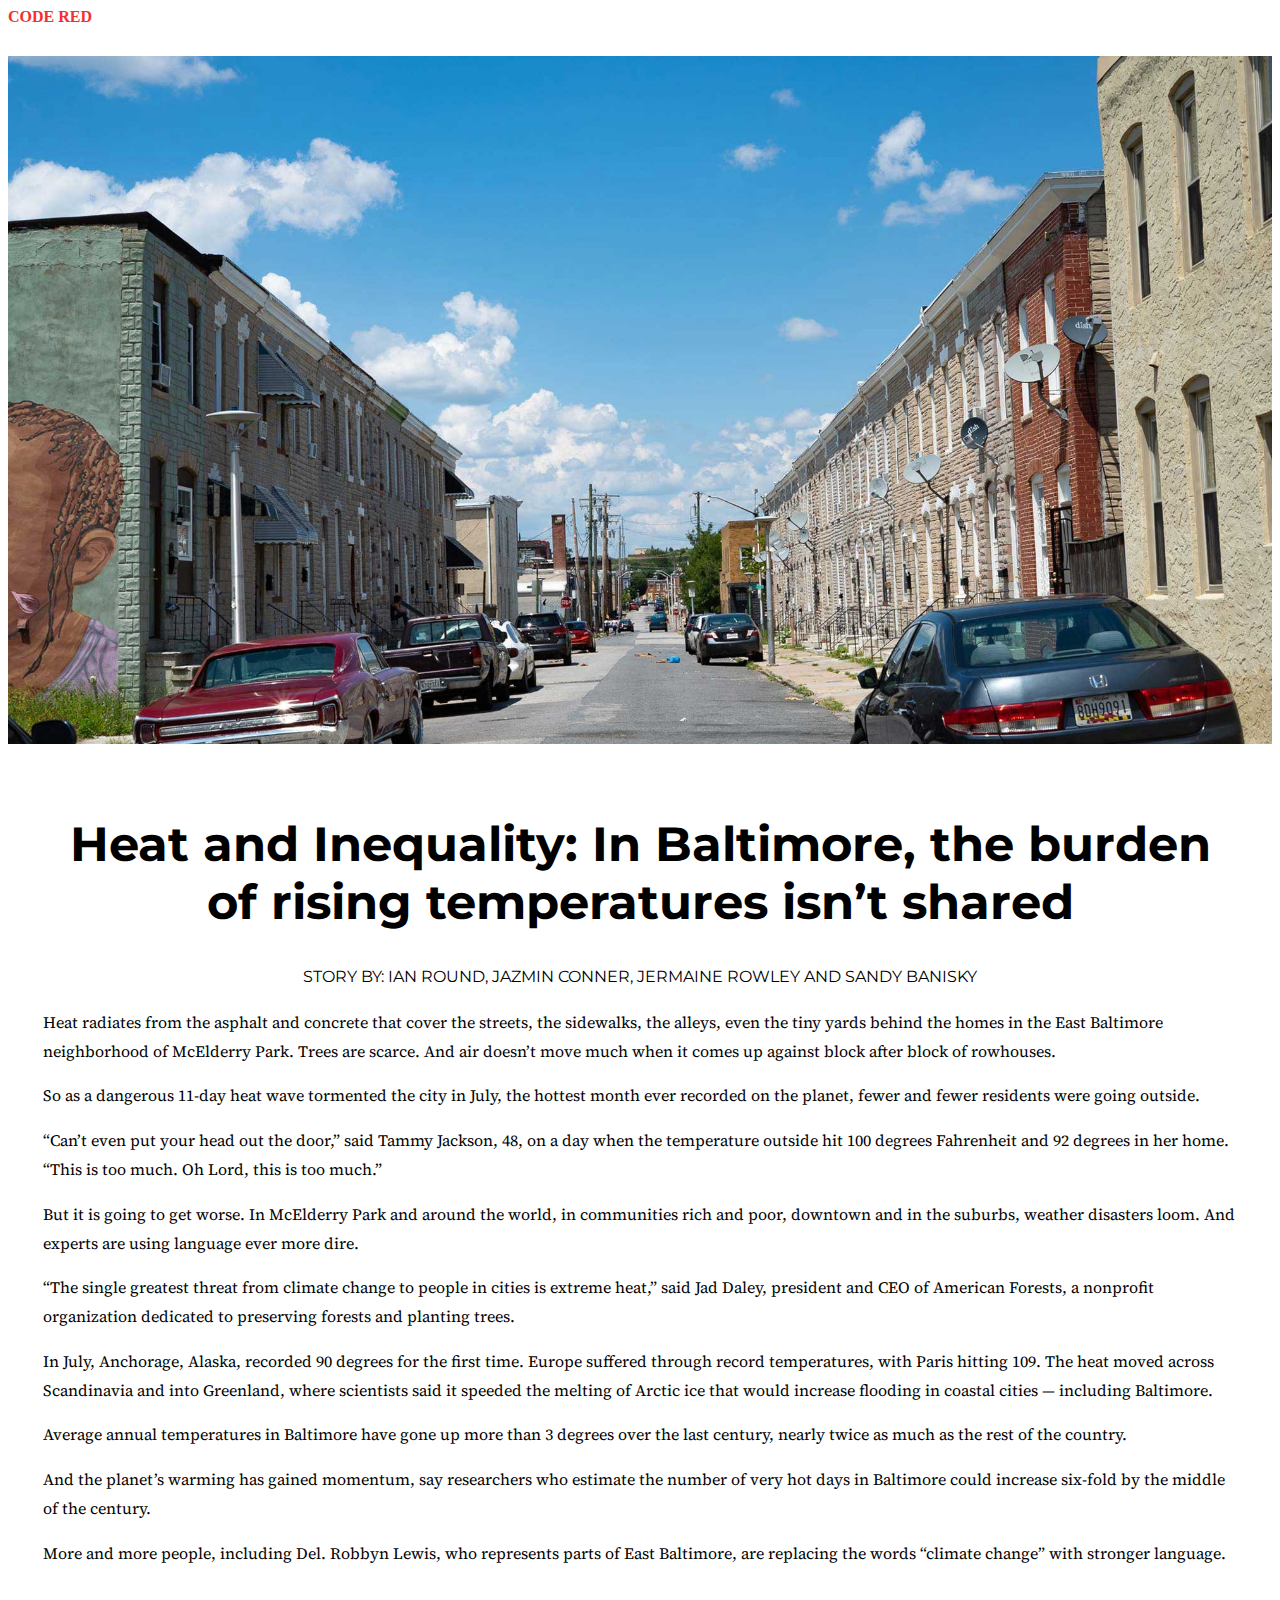
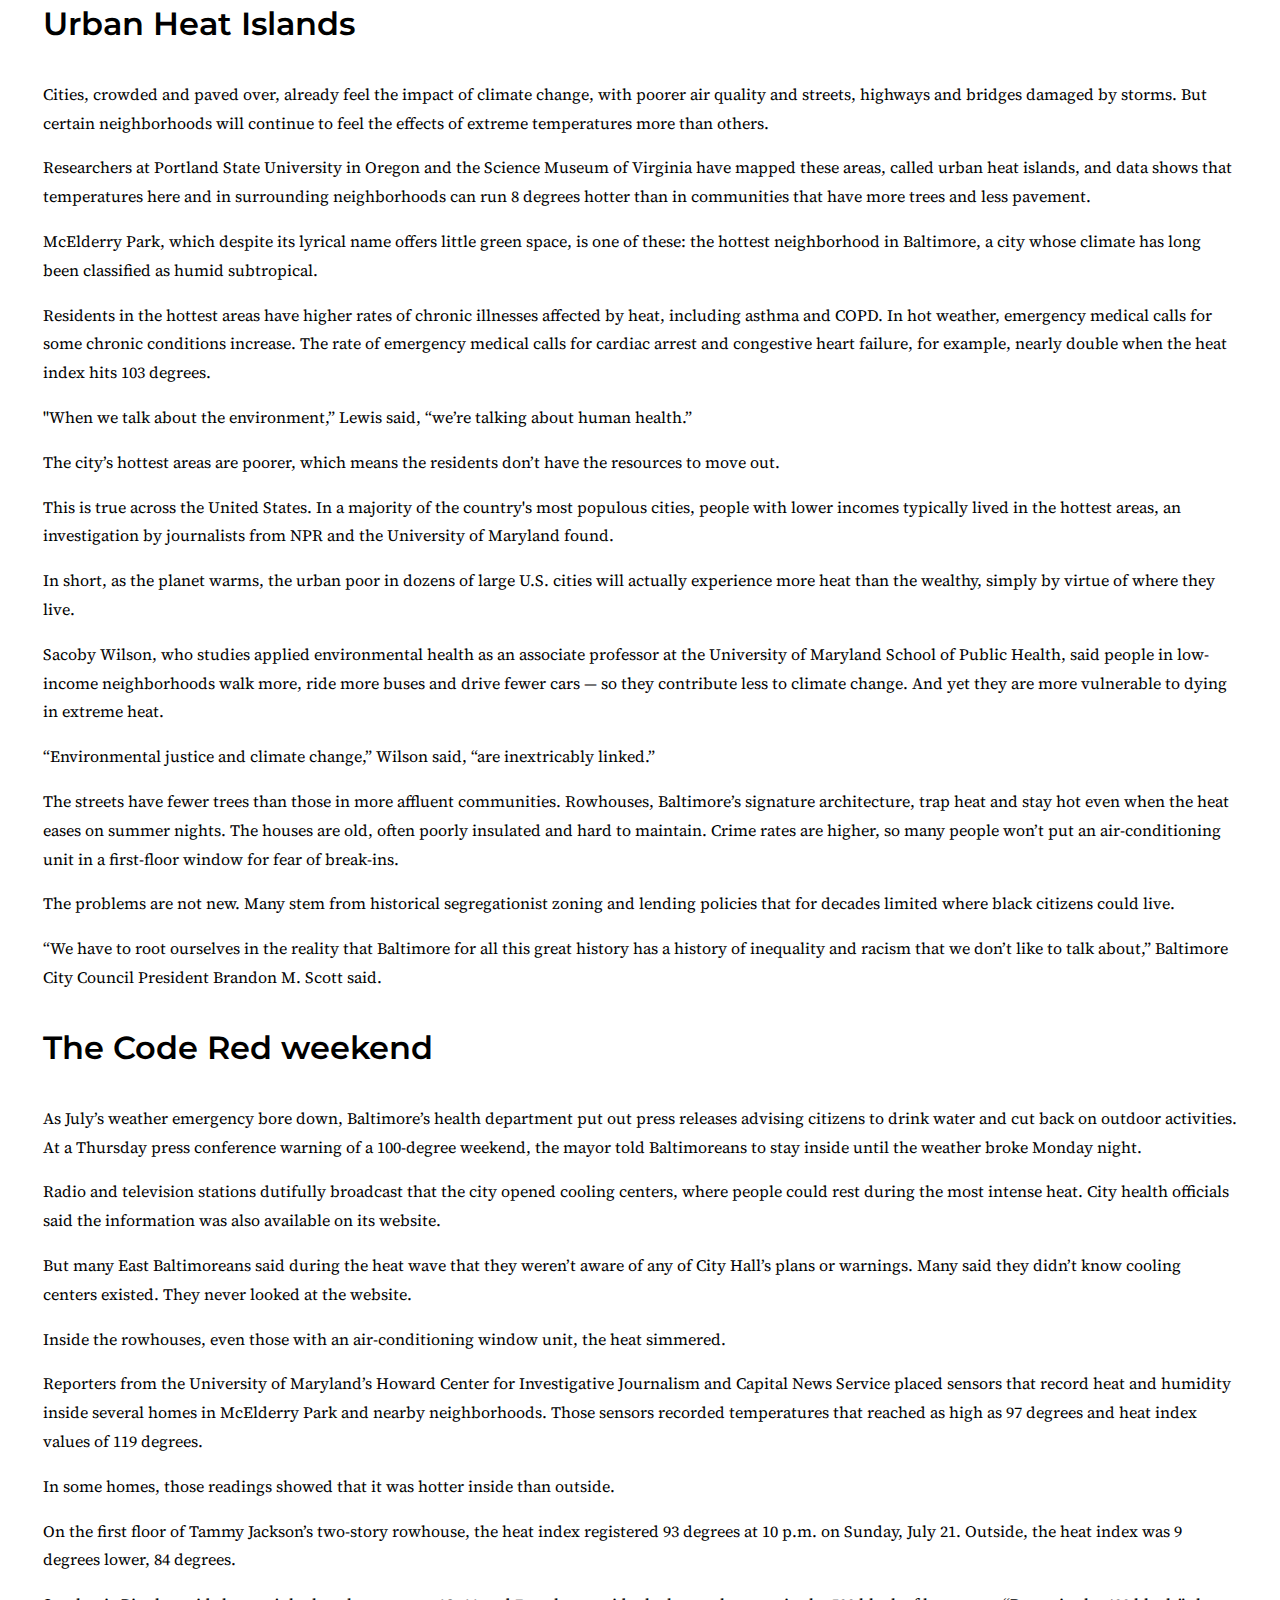
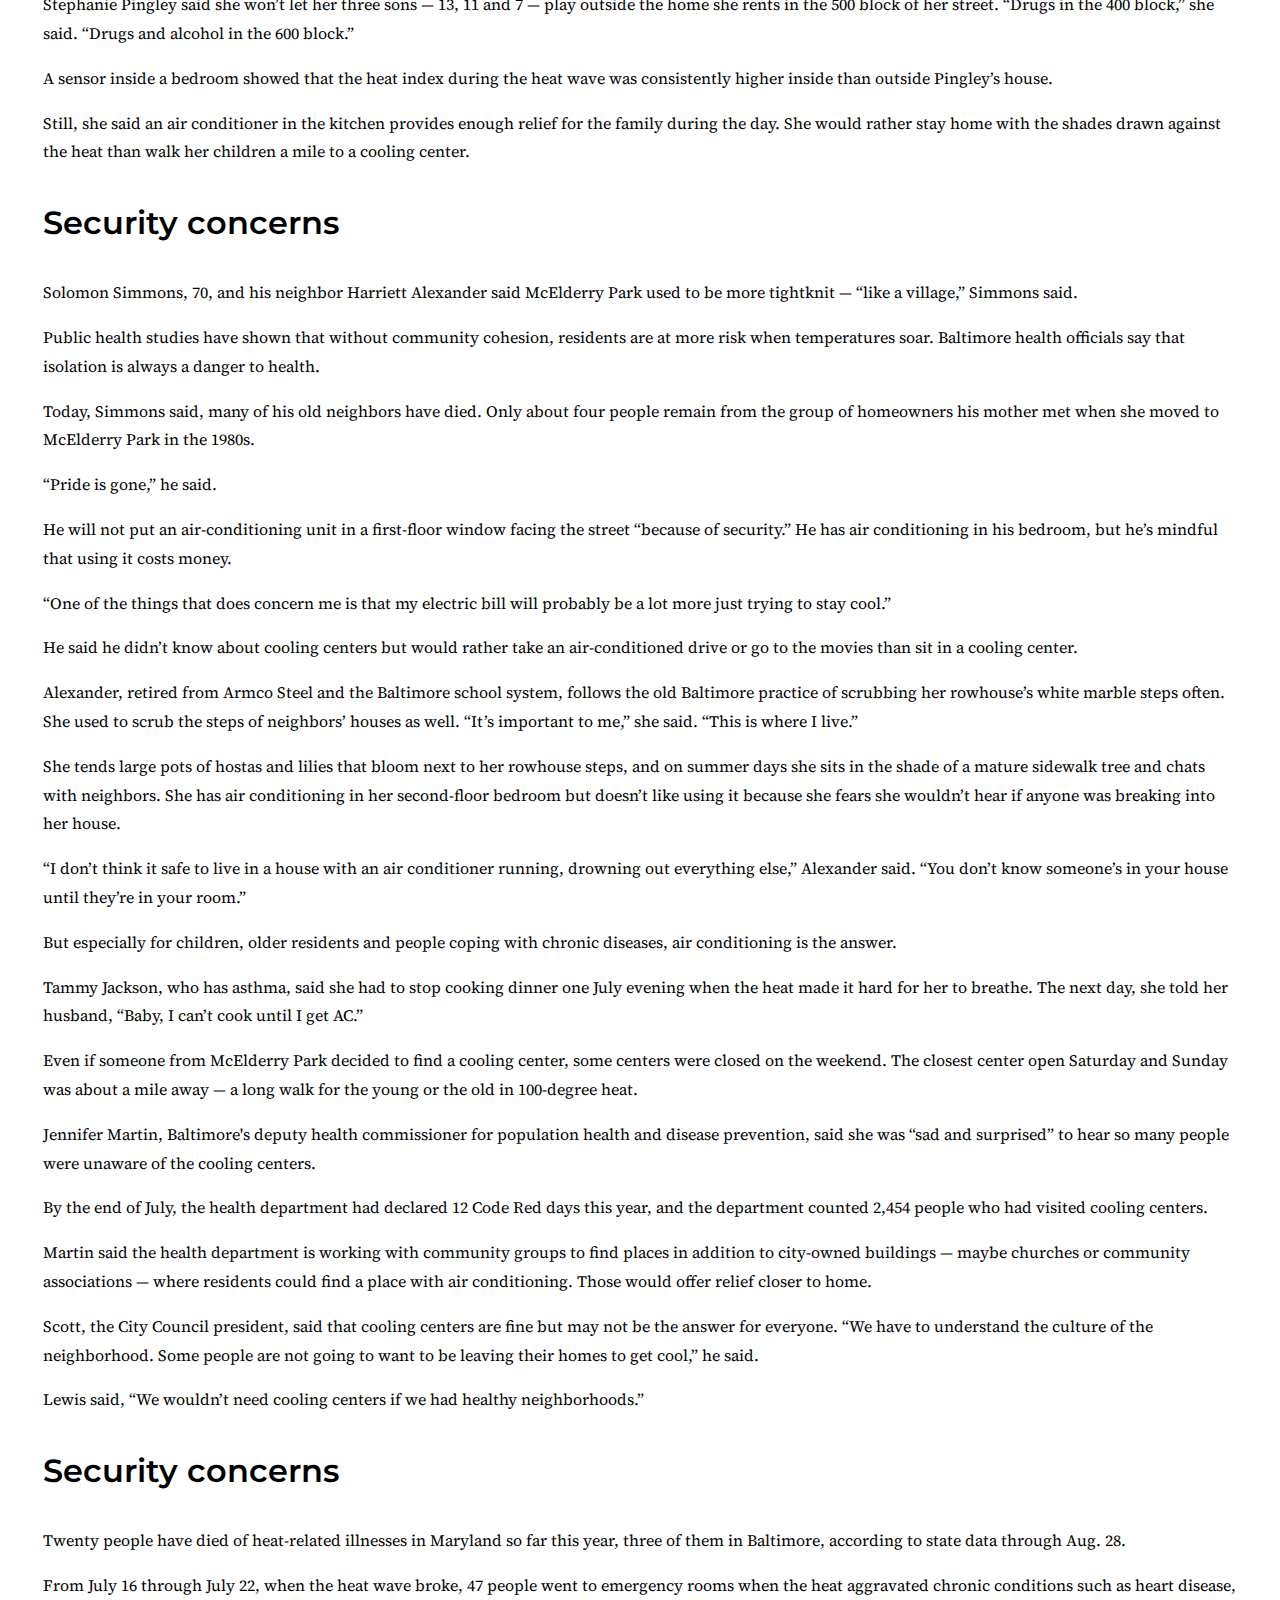
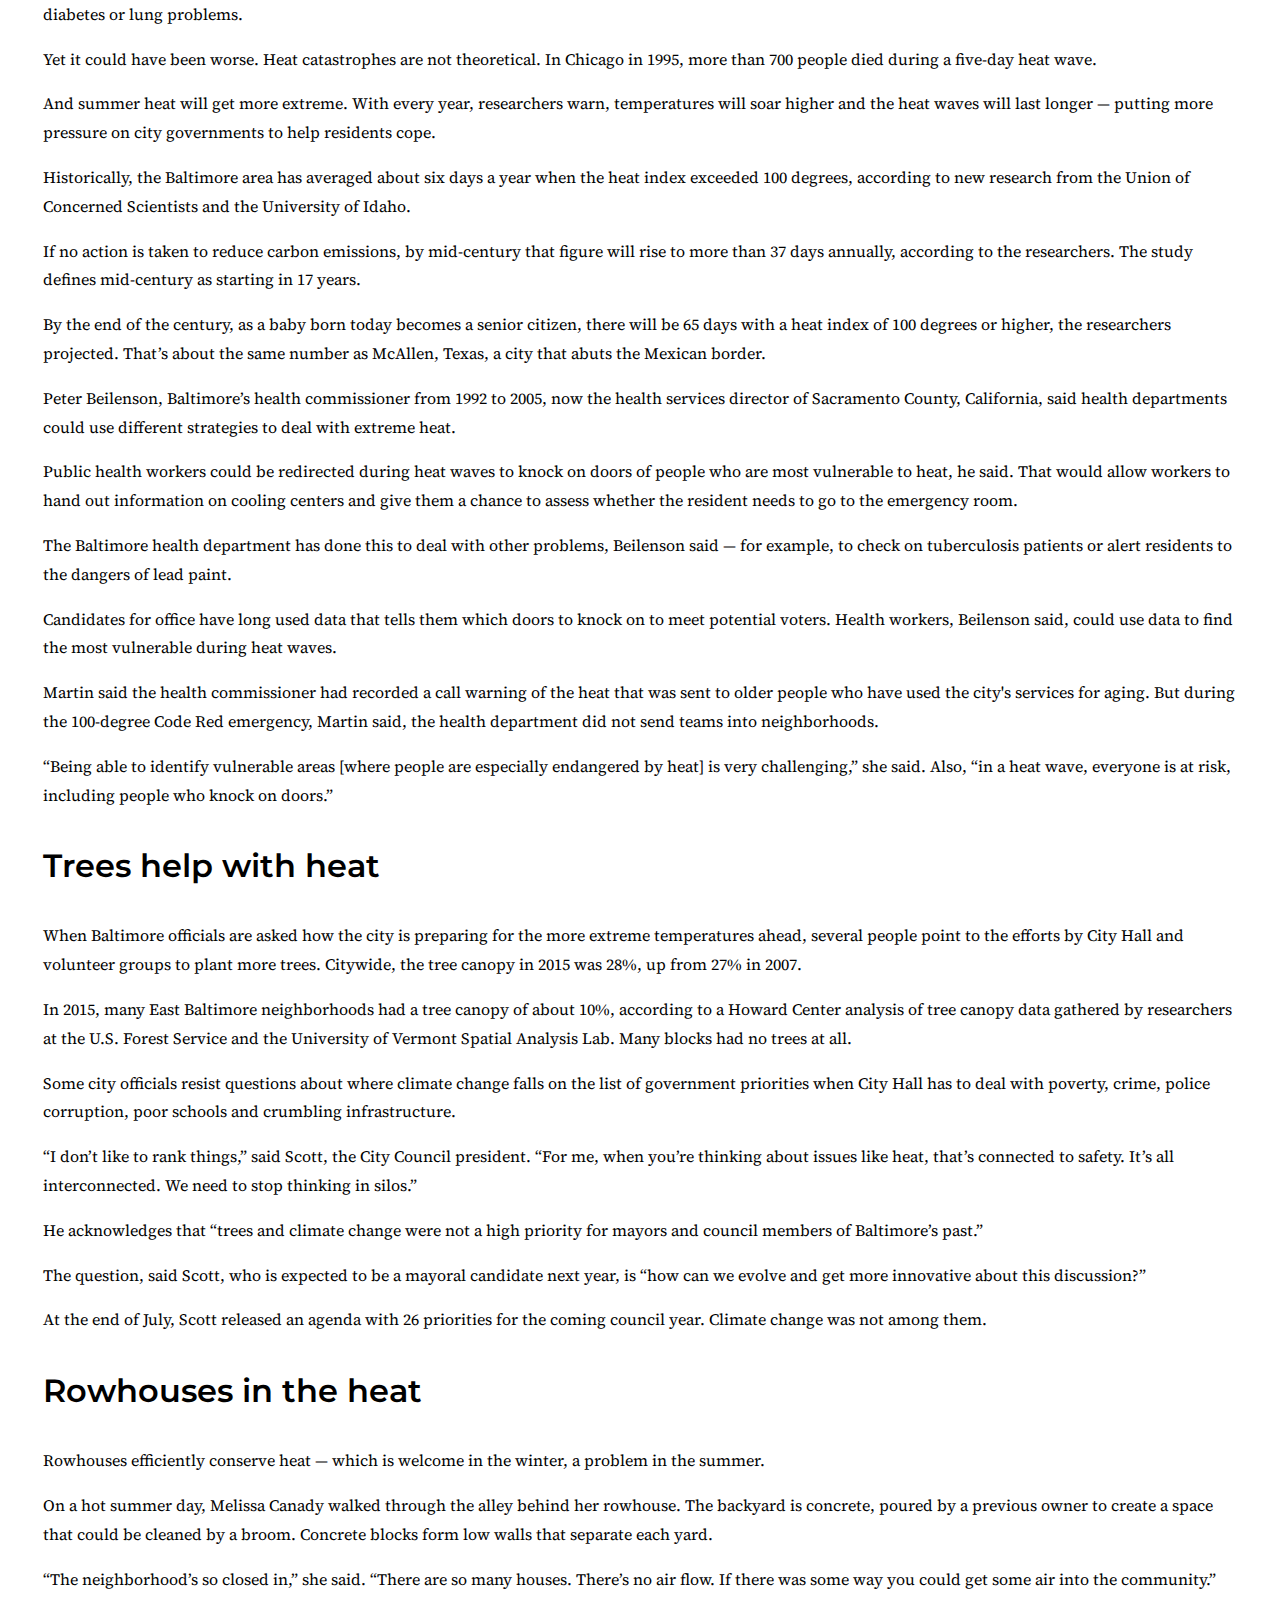
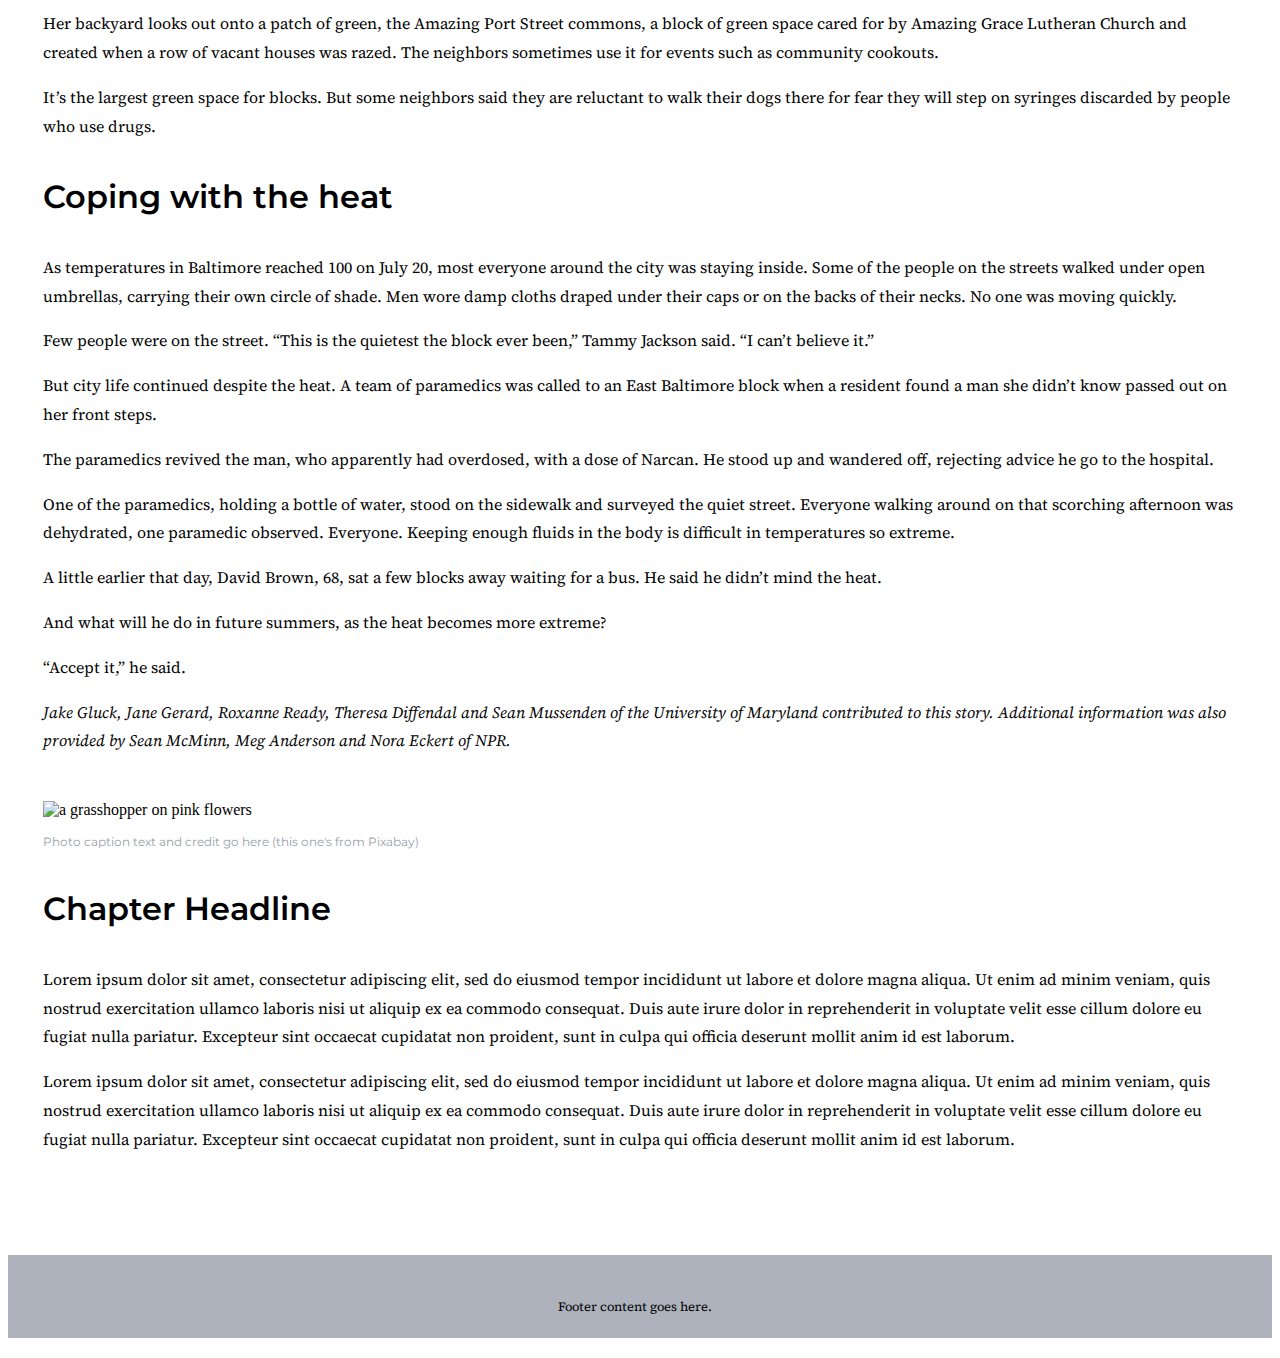
==== climate-crisis-story/index.html @ 99605074 "establishes climate-crisis-story folder, adds text to story" ====
<!doctype html>
<html lang="en">
  <head>
    <meta charset="utf-8">
    <meta name="viewport" content="width=device-width, initial-scale=1">
    <title>HTML Frame</title>

<!--Bootstrap CSS -->
    <link href="https://cdn.jsdelivr.net/npm/bootstrap@5.2.1/dist/css/bootstrap.min.css" rel="stylesheet" integrity="sha384-iYQeCzEYFbKjA/T2uDLTpkwGzCiq6soy8tYaI1GyVh/UjpbCx/TYkiZhlZB6+fzT" crossorigin="anonymous">
<!-- end Bootstrap CSS -->

<!-- my local stylesheet -->
  <link rel="stylesheet" type="text/css" href="style.css">

<!-- Google fonts stylesheets -->
  <!--Montserrat - sans-serif-->
  <link rel="preconnect" href="https://fonts.googleapis.com">
  <link rel="preconnect" href="https://fonts.gstatic.com" crossorigin>
  <link href="https://fonts.googleapis.com/css2?family=Montserrat:wght@300;400;500;700;900&display=swap" rel="stylesheet">

  <!--Source Serif Pro - serif-->
  <link rel="preconnect" href="https://fonts.googleapis.com">
  <link rel="preconnect" href="https://fonts.gstatic.com" crossorigin>
  <link href="https://fonts.googleapis.com/css2?family=Source+Serif+Pro:wght@200;300;400;600;700;900&display=swap" rel="stylesheet">

  </head>
  <body>

<!-- commenting out Bootstrap Navbar -->

    <nav class="navbar navbar-expand-lg bg-dark">
      <span class="nav-top"><span class="red">Code Red</span>: Baltimore's Climate Divide
</nav>

  <!-- Bootstrap Navbar end -->


<!-- bootstrap grid start -->


<!--commenting out Bootstrap JUMBOTRON
<div class="px-4 py-5 my-5 text-center">
  <h1 class="display-5 fw-bold">Centered hero</h1>
  <div class="col-lg-6 mx-auto">
    <p class="lead mb-4">Quickly design and customize responsive mobile-first sites with Bootstrap, the world's most popular front-end open source toolkit, featuring Sass variables and mixins, responsive grid system, extensive prebuilt components, and powerful JavaScript plugins.</p>
    <div class="d-grid gap-2 d-sm-flex justify-content-sm-center">
      <button type="button" class="btn btn-primary btn-lg px-4 gap-3">Primary button</button>
      <button type="button" class="btn btn-outline-secondary btn-lg px-4">Secondary</button>
    </div>
  </div>
</div>

JUMBOTRON end-->


<!-- Splash hero area! -->

<div class="hero-container">
  <img src="images/sonia-hug-streetview.jpg" class="hero-image" alt="Baltimore streetview">





</div>

<!--end splash hero area -->


<!--MAIN CONTENT DIV, responsive, gives gutters / constrains -->
<div class="container">

<h1 id="headline">Heat and Inequality: In Baltimore, the burden of rising temperatures isn’t shared</h1>
<p id="byline">Story by: Ian Round, Jazmin Conner, Jermaine Rowley and Sandy Banisky</p>

  <p>Heat radiates from the asphalt and concrete that cover the streets, the sidewalks, the alleys, even the tiny yards behind the homes in the East Baltimore neighborhood of McElderry Park. Trees are scarce. And air doesn’t move much when it comes up against block after block of rowhouses.</p>

  <p>So as a dangerous 11-day heat wave tormented the city in July, the hottest month ever recorded on the planet, fewer and fewer residents were going outside.</p>

  <p>“Can’t even put your head out the door,” said Tammy Jackson, 48, on a day when the temperature outside hit 100 degrees Fahrenheit and 92 degrees in her home. “This is too much. Oh Lord, this is too much.”</p>

  <p>But it is going to get worse. In McElderry Park and around the world, in communities rich and poor, downtown and in the suburbs, weather disasters loom. And experts are using language ever more dire.</p>

  <p>“The single greatest threat from climate change to people in cities is extreme heat,” said Jad Daley, president and CEO of American Forests, a nonprofit organization dedicated to preserving forests and planting trees.</p>

  <p>In July, Anchorage, Alaska, recorded 90 degrees for the first time. Europe suffered through record temperatures, with Paris hitting 109. The heat moved across Scandinavia and into Greenland, where scientists said it speeded the melting of Arctic ice that would increase flooding in coastal cities — including Baltimore.</p>

  <p>Average annual temperatures in Baltimore have gone up more than 3 degrees over the last century, nearly twice as much as the rest of the country.</p>

  <p>And the planet’s warming has gained momentum, say researchers who estimate the number of very hot days in Baltimore could increase six-fold by the middle of the century.</p>

  <p>More and more people, including Del. Robbyn Lewis, who represents parts of East Baltimore, are replacing the words “climate change” with stronger language.</p>


<h2 class="chapter-headline">Urban Heat Islands</h2>

  <p>Cities, crowded and paved over, already feel the impact of climate change, with poorer air quality and streets, highways and bridges damaged by storms. But certain neighborhoods will continue to feel the effects of extreme temperatures more than others.</p>

  <p>Researchers at Portland State University in Oregon and the Science Museum of Virginia have mapped these areas, called urban heat islands, and data shows that temperatures here and in surrounding neighborhoods can run 8 degrees hotter than in communities that have more trees and less pavement.</p>

  <p>McElderry Park, which despite its lyrical name offers little green space, is one of these: the hottest neighborhood in Baltimore, a city whose climate has long been classified as humid subtropical.</p>

  <p>Residents in the hottest areas have higher rates of chronic illnesses affected by heat, including asthma and COPD. In hot weather, emergency medical calls for some chronic conditions increase. The rate of emergency medical calls for cardiac arrest and congestive heart failure, for example, nearly double when the heat index hits 103 degrees.</p>

  <p>"When we talk about the environment,” Lewis said, “we’re talking about human health.”</p>

  <p>The city’s hottest areas are poorer, which means the residents don’t have the resources to move out.</p>

  <p>This is true across the United States. In a majority of the country's most populous cities, people with lower incomes typically lived in the hottest areas, an investigation by journalists from NPR and the University of Maryland found.</p>

  <p>In short, as the planet warms, the urban poor in dozens of large U.S. cities will actually experience more heat than the wealthy, simply by virtue of where they live.</p>

  <p>Sacoby Wilson, who studies applied environmental health as an associate professor at the University of Maryland School of Public Health, said people in low-income neighborhoods walk more, ride more buses and drive fewer cars — so they contribute less to climate change. And yet they are more vulnerable to dying in extreme heat.</p>

  <p>“Environmental justice and climate change,” Wilson said, “are inextricably linked.”</p>

  <p>The streets have fewer trees than those in more affluent communities. Rowhouses, Baltimore’s signature architecture, trap heat and stay hot even when the heat eases on summer nights. The houses are old, often poorly insulated and hard to maintain. Crime rates are higher, so many people won’t put an air-conditioning unit in a first-floor window for fear of break-ins.</p>

  <p>The problems are not new. Many stem from historical segregationist zoning and lending policies that for decades limited where black citizens could live.</p>

  <p>“We have to root ourselves in the reality that Baltimore for all this great history has a history of inequality and racism that we don’t like to talk about,” Baltimore City Council President Brandon M. Scott said.</p>

<h2 class="chapter-headline">The Code Red weekend</h2>

  <p>As July’s weather emergency bore down, Baltimore’s health department put out press releases advising citizens to drink water and cut back on outdoor activities. At a Thursday press conference warning of a 100-degree weekend, the mayor told Baltimoreans to stay inside until the weather broke Monday night.</p>

  <p>Radio and television stations dutifully broadcast that the city opened cooling centers, where people could rest during the most intense heat. City health officials said the information was also available on its website.</p>

  <p>But many East Baltimoreans said during the heat wave that they weren’t aware of any of City Hall’s plans or warnings. Many said they didn’t know cooling centers existed. They never looked at the website.</p>

  <p>Inside the rowhouses, even those with an air-conditioning window unit, the heat simmered.</p>

  <p>Reporters from the University of Maryland’s Howard Center for Investigative Journalism and Capital News Service placed sensors that record heat and humidity inside several homes in McElderry Park and nearby neighborhoods. Those sensors recorded temperatures that reached as high as 97 degrees and heat index values of 119 degrees.</p>

  <p>In some homes, those readings showed that it was hotter inside than outside.</p>

  <p>On the first floor of Tammy Jackson’s two-story rowhouse, the heat index registered 93 degrees at 10 p.m. on Sunday, July 21. Outside, the heat index was 9 degrees lower, 84 degrees.</p>

  <p>Stephanie Pingley said she won’t let her three sons — 13, 11 and 7 — play outside the home she rents in the 500 block of her street. “Drugs in the 400 block,” she said. “Drugs and alcohol in the 600 block.”</p>

  <p>A sensor inside a bedroom showed that the heat index during the heat wave was consistently higher inside than outside Pingley’s house.</p>

  <p>Still, she said an air conditioner in the kitchen provides enough relief for the family during the day. She would rather stay home with the shades drawn against the heat than walk her children a mile to a cooling center.</p>

<h2 class="chapter-headline">Security concerns</h2>

  <p>Solomon Simmons, 70, and his neighbor Harriett Alexander said McElderry Park used to be more tightknit — “like a village,” Simmons said.</p>

  <p>Public health studies have shown that without community cohesion, residents are at more risk when temperatures soar. Baltimore health officials say that isolation is always a danger to health.</p>

  <p>Today, Simmons said, many of his old neighbors have died. Only about four people remain from the group of homeowners his mother met when she moved to McElderry Park in the 1980s.</p>

  <p>“Pride is gone,” he said.</p>

  <p>He will not put an air-conditioning unit in a first-floor window facing the street “because of security.” He has air conditioning in his bedroom, but he’s mindful that using it costs money.</p>

  <p>“One of the things that does concern me is that my electric bill will probably be a lot more just trying to stay cool.”</p>

  <p>He said he didn’t know about cooling centers but would rather take an air-conditioned drive or go to the movies than sit in a cooling center.</p>

  <p>Alexander, retired from Armco Steel and the Baltimore school system, follows the old Baltimore practice of scrubbing her rowhouse’s white marble steps often. She used to scrub the steps of neighbors’ houses as well. “It’s important to me,” she said. “This is where I live.”</p>

  <p>She tends large pots of hostas and lilies that bloom next to her rowhouse steps, and on summer days she sits in the shade of a mature sidewalk tree and chats with neighbors. She has air conditioning in her second-floor bedroom but doesn’t like using it because she fears she wouldn’t hear if anyone was breaking into her house.</p>

  <p>“I don’t think it safe to live in a house with an air conditioner running, drowning out everything else,” Alexander said. “You don’t know someone’s in your house until they’re in your room.”</p>

  <p>But especially for children, older residents and people coping with chronic diseases, air conditioning is the answer.</p>

  <p>Tammy Jackson, who has asthma, said she had to stop cooking dinner one July evening when the heat made it hard for her to breathe. The next day, she told her husband, “Baby, I can’t cook until I get AC.”</p>

  <p>Even if someone from McElderry Park decided to find a cooling center, some centers were closed on the weekend. The closest center open Saturday and Sunday was about a mile away — a long walk for the young or the old in 100-degree heat.</p>

  <p>Jennifer Martin, Baltimore's deputy health commissioner for population health and disease prevention, said she was “sad and surprised” to hear so many people were unaware of the cooling centers.</p>

  <p>By the end of July, the health department had declared 12 Code Red days this year, and the department counted 2,454 people who had visited cooling centers.</p>

  <p>Martin said the health department is working with community groups to find places in addition to city-owned buildings — maybe churches or community associations — where residents could find a place with air conditioning. Those would offer relief closer to home.</p>

  <p>Scott, the City Council president, said that cooling centers are fine but may not be the answer for everyone. “We have to understand the culture of the neighborhood. Some people are not going to want to be leaving their homes to get cool,” he said.</p>

  <p>Lewis said, “We wouldn’t need cooling centers if we had healthy neighborhoods.”</p>

<h2 class="chapter-headline">Security concerns</h2>

  <p>Twenty people have died of heat-related illnesses in Maryland so far this year, three of them in Baltimore, according to state data through Aug. 28.</p>

  <p>From July 16 through July 22, when the heat wave broke, 47 people went to emergency rooms when the heat aggravated chronic conditions such as heart disease, diabetes or lung problems.</p>

  <p>Yet it could have been worse. Heat catastrophes are not theoretical. In Chicago in 1995, more than 700 people died during a five-day heat wave.</p>

  <p>And summer heat will get more extreme. With every year, researchers warn, temperatures will soar higher and the heat waves will last longer — putting more pressure on city governments to help residents cope.</p>

  <p>Historically, the Baltimore area has averaged about six days a year when the heat index exceeded 100 degrees, according to new research from the Union of Concerned Scientists and the University of Idaho.</p>

  <p>If no action is taken to reduce carbon emissions, by mid-century that figure will rise to more than 37 days annually, according to the researchers. The study defines mid-century as starting in 17 years.</p>

  <p>By the end of the century, as a baby born today becomes a senior citizen, there will be 65 days with a heat index of 100 degrees or higher, the researchers projected. That’s about the same number as McAllen, Texas, a city that abuts the Mexican border.</p>

  <p>Peter Beilenson, Baltimore’s health commissioner from 1992 to 2005, now the health services director of Sacramento County, California, said health departments could use different strategies to deal with extreme heat.</p>

  <p>Public health workers could be redirected during heat waves to knock on doors of people who are most vulnerable to heat, he said. That would allow workers to hand out information on cooling centers and give them a chance to assess whether the resident needs to go to the emergency room.</p>

  <p>The Baltimore health department has done this to deal with other problems, Beilenson said — for example, to check on tuberculosis patients or alert residents to the dangers of lead paint.</p>

  <p>Candidates for office have long used data that tells them which doors to knock on to meet potential voters. Health workers, Beilenson said, could use data to find the most vulnerable during heat waves.</p>

  <p>Martin said the health commissioner had recorded a call warning of the heat that was sent to older people who have used the city's services for aging. But during the 100-degree Code Red emergency, Martin said, the health department did not send teams into neighborhoods.</p>

  <p>“Being able to identify vulnerable areas [where people are especially endangered by heat] is very challenging,” she said. Also, “in a heat wave, everyone is at risk, including people who knock on doors.”</p>

<h2 class="chapter-headline">Trees help with heat</h2>

  <p>When Baltimore officials are asked how the city is preparing for the more extreme temperatures ahead, several people point to the efforts by City Hall and volunteer groups to plant more trees. Citywide, the tree canopy in 2015 was 28%, up from 27% in 2007.</p>

  <p>In 2015, many East Baltimore neighborhoods had a tree canopy of about 10%, according to a Howard Center analysis of tree canopy data gathered by researchers at the U.S. Forest Service and the University of Vermont Spatial Analysis Lab. Many blocks had no trees at all.</p>

  <p>Some city officials resist questions about where climate change falls on the list of government priorities when City Hall has to deal with poverty, crime, police corruption, poor schools and crumbling infrastructure.</p>

  <p>“I don’t like to rank things,” said Scott, the City Council president. “For me, when you’re thinking about issues like heat, that’s connected to safety. It’s all interconnected. We need to stop thinking in silos.”</p>

  <p>He acknowledges that “trees and climate change were not a high priority for mayors and council members of Baltimore’s past.”</p>

  <p>The question, said Scott, who is expected to be a mayoral candidate next year, is “how can we evolve and get more innovative about this discussion?”</p>

  <p>At the end of July, Scott released an agenda with 26 priorities for the coming council year. Climate change was not among them.</p>

<h2 class="chapter-headline">Rowhouses in the heat</h2>

  <p>Rowhouses efficiently conserve heat — which is welcome in the winter, a problem in the summer.</p>

  <p>On a hot summer day, Melissa Canady walked through the alley behind her rowhouse. The backyard is concrete, poured by a previous owner to create a space that could be cleaned by a broom. Concrete blocks form low walls that separate each yard.</p>

  <p>“The neighborhood’s so closed in,” she said. “There are so many houses. There’s no air flow. If there was some way you could get some air into the community.”</p>

  <p>Her backyard looks out onto a patch of green, the Amazing Port Street commons, a block of green space cared for by Amazing Grace Lutheran Church and created when a row of vacant houses was razed. The neighbors sometimes use it for events such as community cookouts.</p>

  <p>It’s the largest green space for blocks. But some neighbors said they are reluctant to walk their dogs there for fear they will step on syringes discarded by people who use drugs.</p>

<h2 class="chapter-headline">Coping with the heat</h2>

  <p>As temperatures in Baltimore reached 100 on July 20, most everyone around the city was staying inside. Some of the people on the streets walked under open umbrellas, carrying their own circle of shade. Men wore damp cloths draped under their caps or on the backs of their necks. No one was moving quickly.</p>

  <p>Few people were on the street. “This is the quietest the block ever been,” Tammy Jackson said. “I can’t believe it.”</p>

  <p>But city life continued despite the heat. A team of paramedics was called to an East Baltimore block when a resident found a man she didn’t know passed out on her front steps.</p>

  <p>The paramedics revived the man, who apparently had overdosed, with a dose of Narcan. He stood up and wandered off, rejecting advice he go to the hospital.</p>

  <p>One of the paramedics, holding a bottle of water, stood on the sidewalk and surveyed the quiet street. Everyone walking around on that scorching afternoon was dehydrated, one paramedic observed. Everyone. Keeping enough fluids in the body is difficult in temperatures so extreme.</p>

  <p>A little earlier that day, David Brown, 68, sat a few blocks away waiting for a bus. He said he didn’t mind the heat.</p>

  <p>And what will he do in future summers, as the heat becomes more extreme?</p>

  <p>“Accept it,” he said.</p>

  <p><i>Jake Gluck, Jane Gerard, Roxanne Ready, Theresa Diffendal and Sean Mussenden of the University of Maryland contributed to this story. Additional information was also provided by Sean McMinn, Meg Anderson and Nora Eckert of NPR.</i></p>

  <p></p>


<img src="images/insect-7546974.jpg" alt="a grasshopper on pink flowers">
<p class="caption">Photo caption text and credit go here (this one's from Pixabay)</p>

<h2 class="chapter-headline">Chapter Headline</h2>
  <p>Lorem ipsum dolor sit amet, consectetur adipiscing elit, sed do eiusmod tempor incididunt ut labore et dolore magna aliqua. Ut enim ad minim veniam, quis nostrud exercitation ullamco laboris nisi ut aliquip ex ea commodo consequat. Duis aute irure dolor in reprehenderit in voluptate velit esse cillum dolore eu fugiat nulla pariatur. Excepteur sint occaecat cupidatat non proident, sunt in culpa qui officia deserunt mollit anim id est laborum.</p>

  <p>Lorem ipsum dolor sit amet, consectetur adipiscing elit, sed do eiusmod tempor incididunt ut labore et dolore magna aliqua. Ut enim ad minim veniam, quis nostrud exercitation ullamco laboris nisi ut aliquip ex ea commodo consequat. Duis aute irure dolor in reprehenderit in voluptate velit esse cillum dolore eu fugiat nulla pariatur. Excepteur sint occaecat cupidatat non proident, sunt in culpa qui officia deserunt mollit anim id est laborum.</p>


<!--copy pasting three columns in here then commenting them out
<div class="row">

        <div class="col-md-4">
            <h3>Heading 1</h3>
            <p>Donec id elit non mi porta gravida at eget metus. Fusce dapibus, tellus ac cursus commodo, tortor mauris condimentum nibh.</p>
        </div>

        <div class="col-md-4">
            <h3>Heading 2</h3>
            <p>Etiam porta sem malesuada magna mollis euismod. Donec sed odio dui. Lorem ipsum dolor.</p>
        </div>


        <div class="col-md-4">
            <h3>Heading 3</h3>
            <p>Vestibulum id ligula porta felis euismod semper. Fusce dapibus, tellus ac cursus commodo, tortor mauris condimentum nibh.</p>
        </div>
    </div>
     -->
<!--end of container -->
</div>

<!--is this... a footer? -->
    <footer class="footer-box">
      <p class="footer-text">Footer content goes here.</p>
    </footer>

<!-- bootstrap grid end -->

<!-- JS call-in -->
  <script src="https://cdn.jsdelivr.net/npm/bootstrap@5.2.2/dist/js/bootstrap.bundle.min.js" integrity="sha384-OERcA2EqjJCMA+/3y+gxIOqMEjwtxJY7qPCqsdltbNJuaOe923+mo//f6V8Qbsw3" crossorigin="anonymous"></script>

  </body>
</html>
---- climate-crisis-story/style.css ----
.container {
  padding: 35px;
}

#headline {
  font-size: 3em;
  font-weight: 700;
  text-align: center;
  font-family: 'Montserrat', sans-serif;
}

#byline {
  font-size: 1em;
  font-family: 'Montserrat', sans-serif;
  text-transform: uppercase;
  text-align: center;
}

/*basic body paragraphs*/

p {
  font-family: 'Source Serif Pro', serif;
  line-height: 180%;
  font-size: 1em;
}

.chapter-headline {
  font-size: 2em;
  font-weight: 600;
  text-align: left;
  font-family: 'Montserrat', sans-serif;
  padding: 10px 0 10px 0;
}

img {
  max-width: 100%;
  margin: 0 auto;
  padding: 30px 0 0 0;
}

/*image captions*/
.caption {
  font-size: .75em;
  font-family: 'Montserrat', sans-serif;
  text-align: left;
  color: #999FAC;
 }

h3 {
   font-size: 1.5em;
   font-weight: 500;
   text-align: left;
   font-family: 'Montserrat', sans-serif;
 }

.row {
   padding: 30px 0 0 0;
 }

.footer-box {
   background-color: #ADB2BC;
   padding: 10px 0 0 0;
   margin: 50px 0 0 0;
 }

.footer-text {
   font-size: .8em;
   font-family: 'Source Serif Pro', serif;
   padding: 10px 20px 20px 10px;
   margin: 20px 20px 20px 20px;
   text-align: center;
 }

iframe {
   max-width: 100%;
   margin: 0 auto;
}

/*for datawrapper chart*/
.chart {
  margin: 20px;
  padding: 20px;
}

/* skinny top nav bar with Code Red */
.nav-top {
  color: white;
  margin: 0 auto;
  text-transform: uppercase;
  font-weight: 700;
}

.red {
  color:#f23030;
}

/* hero/splash area */
.hero-container {
  position: relative;
  text-align: center;
  color: white;
}

.hero-image {
  width:100%;
}
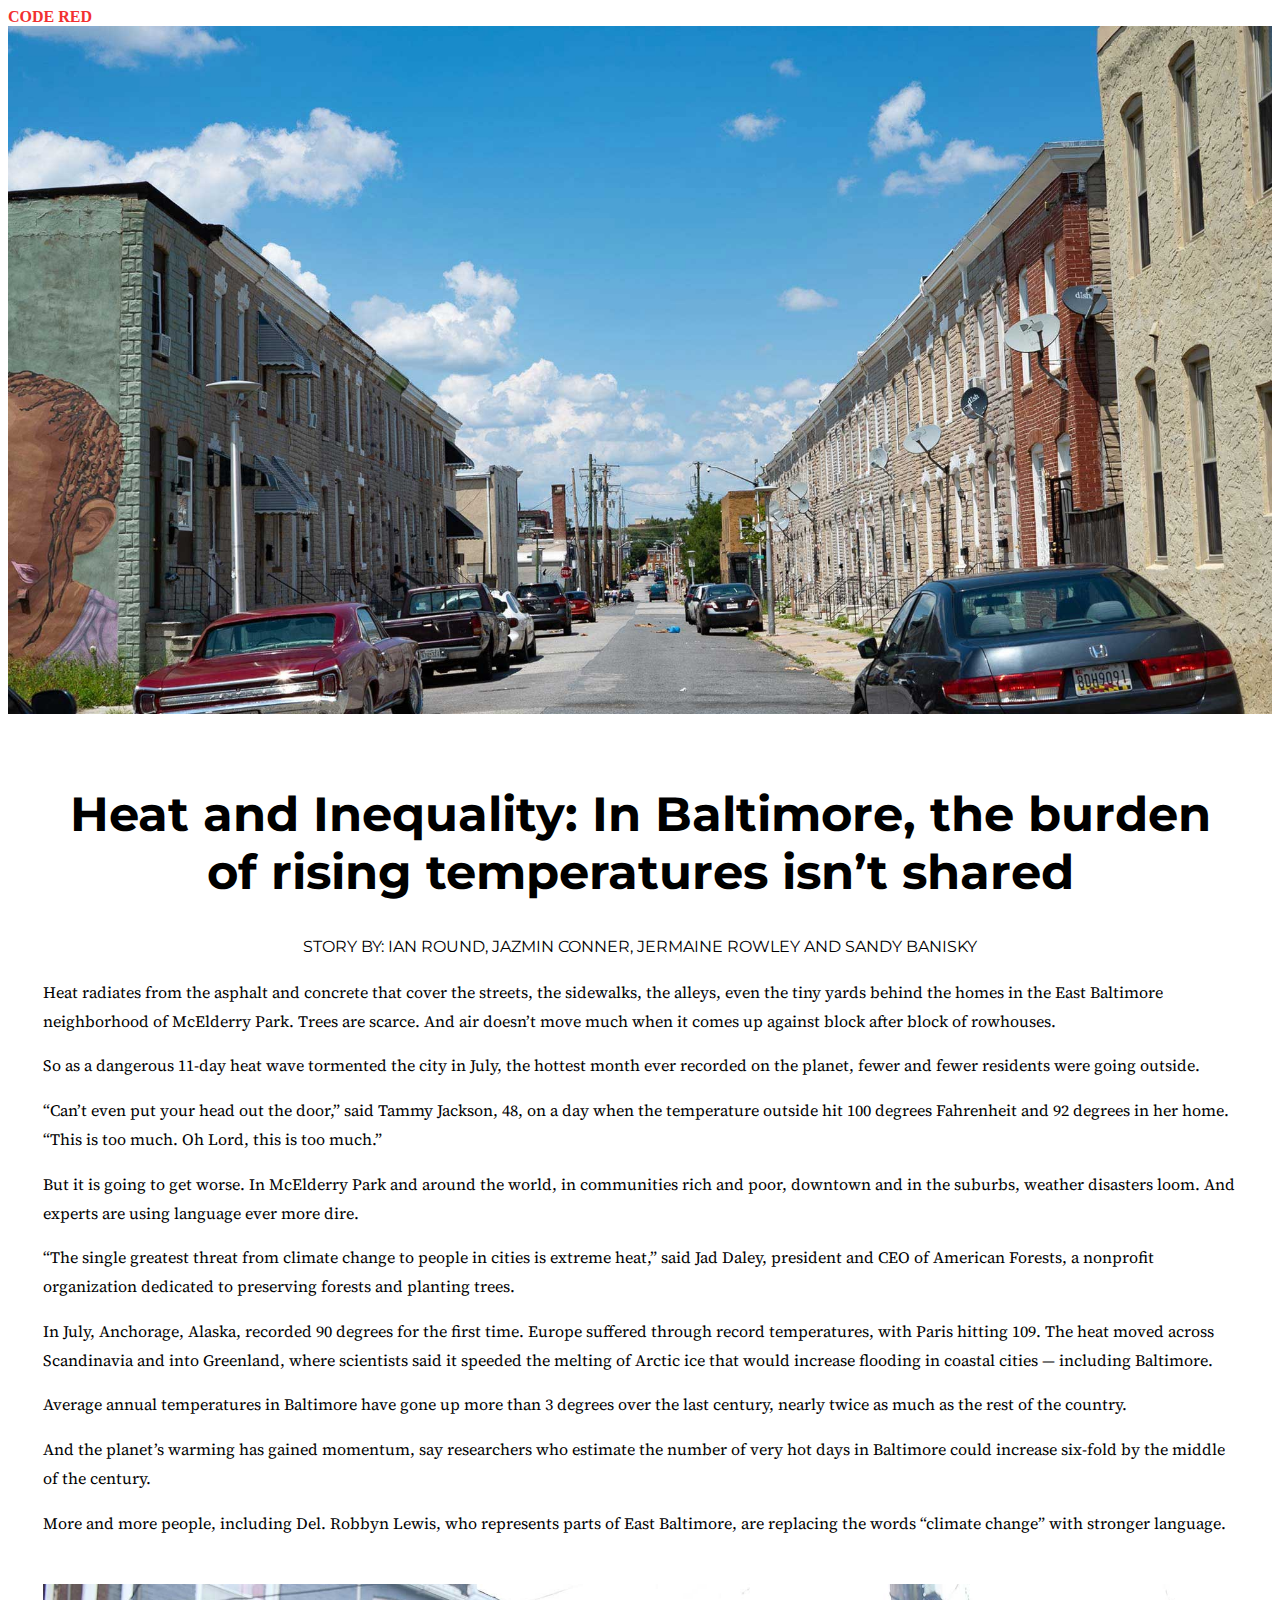
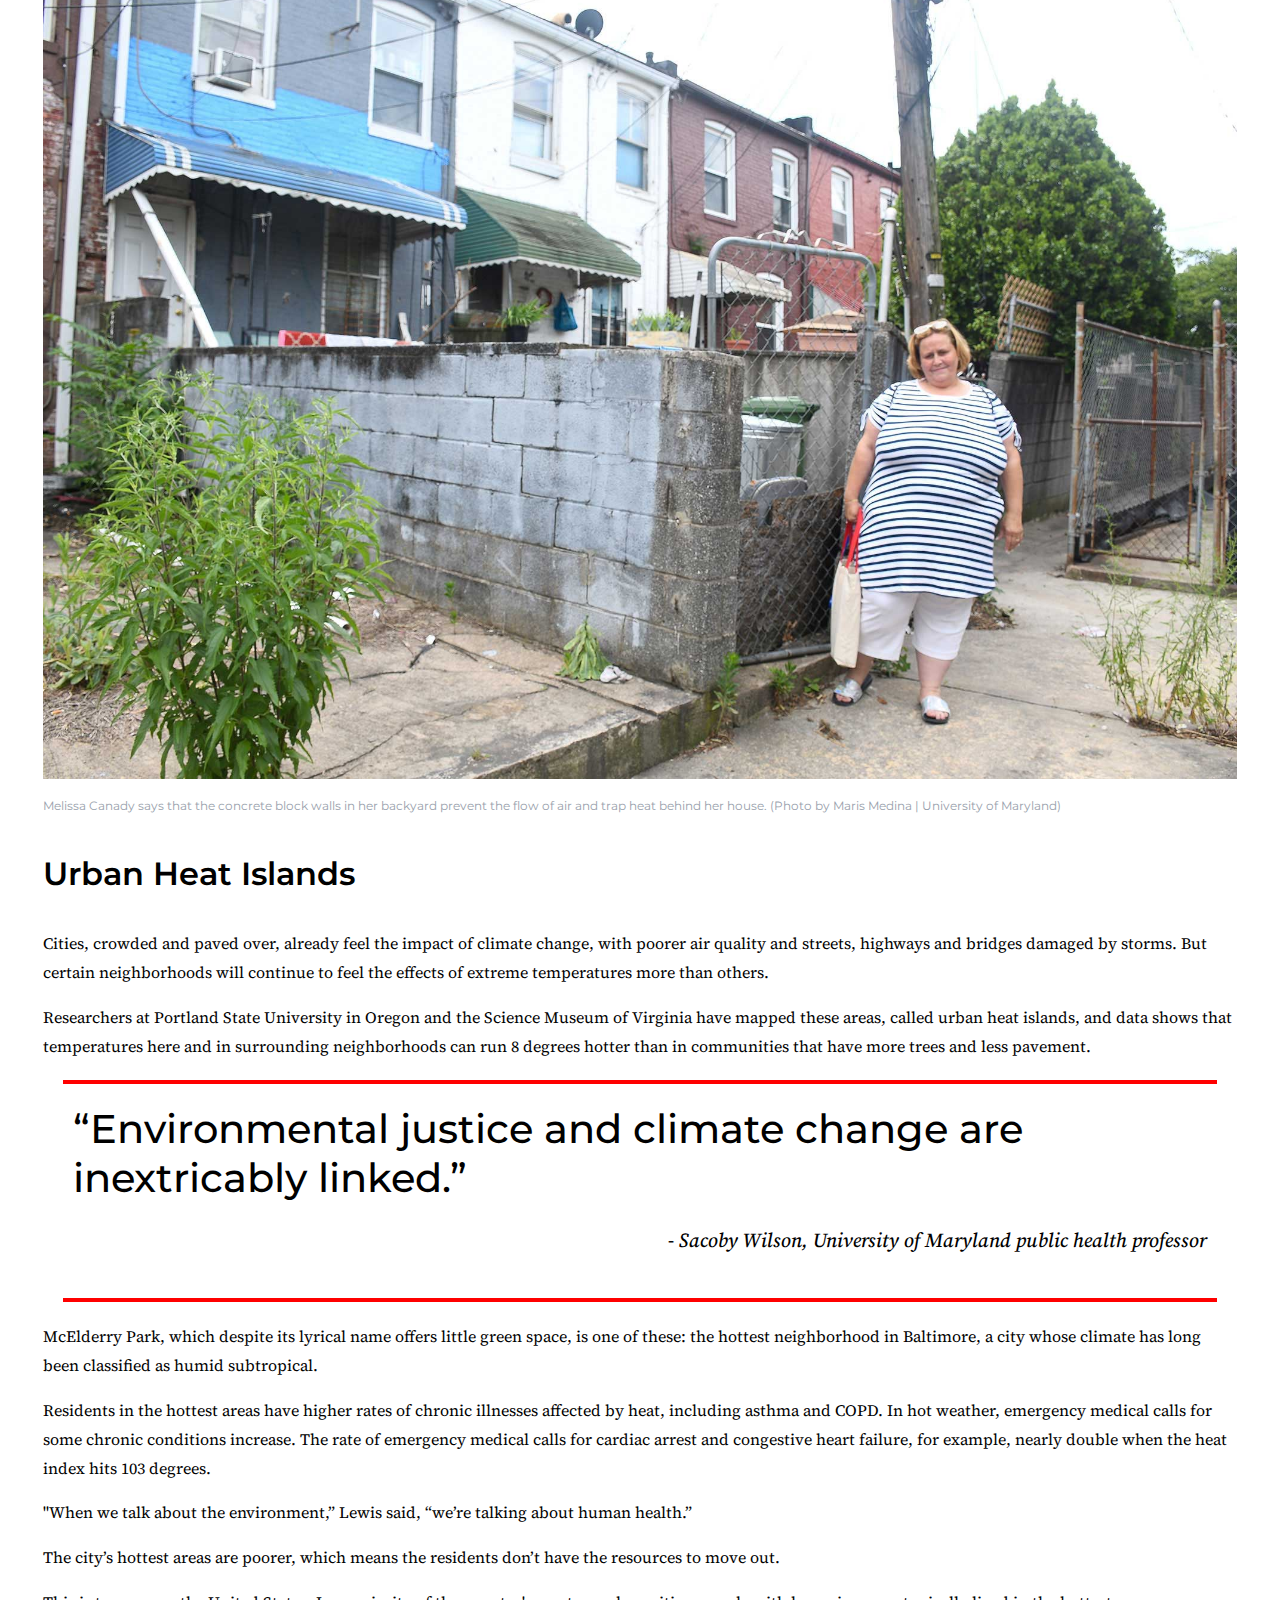
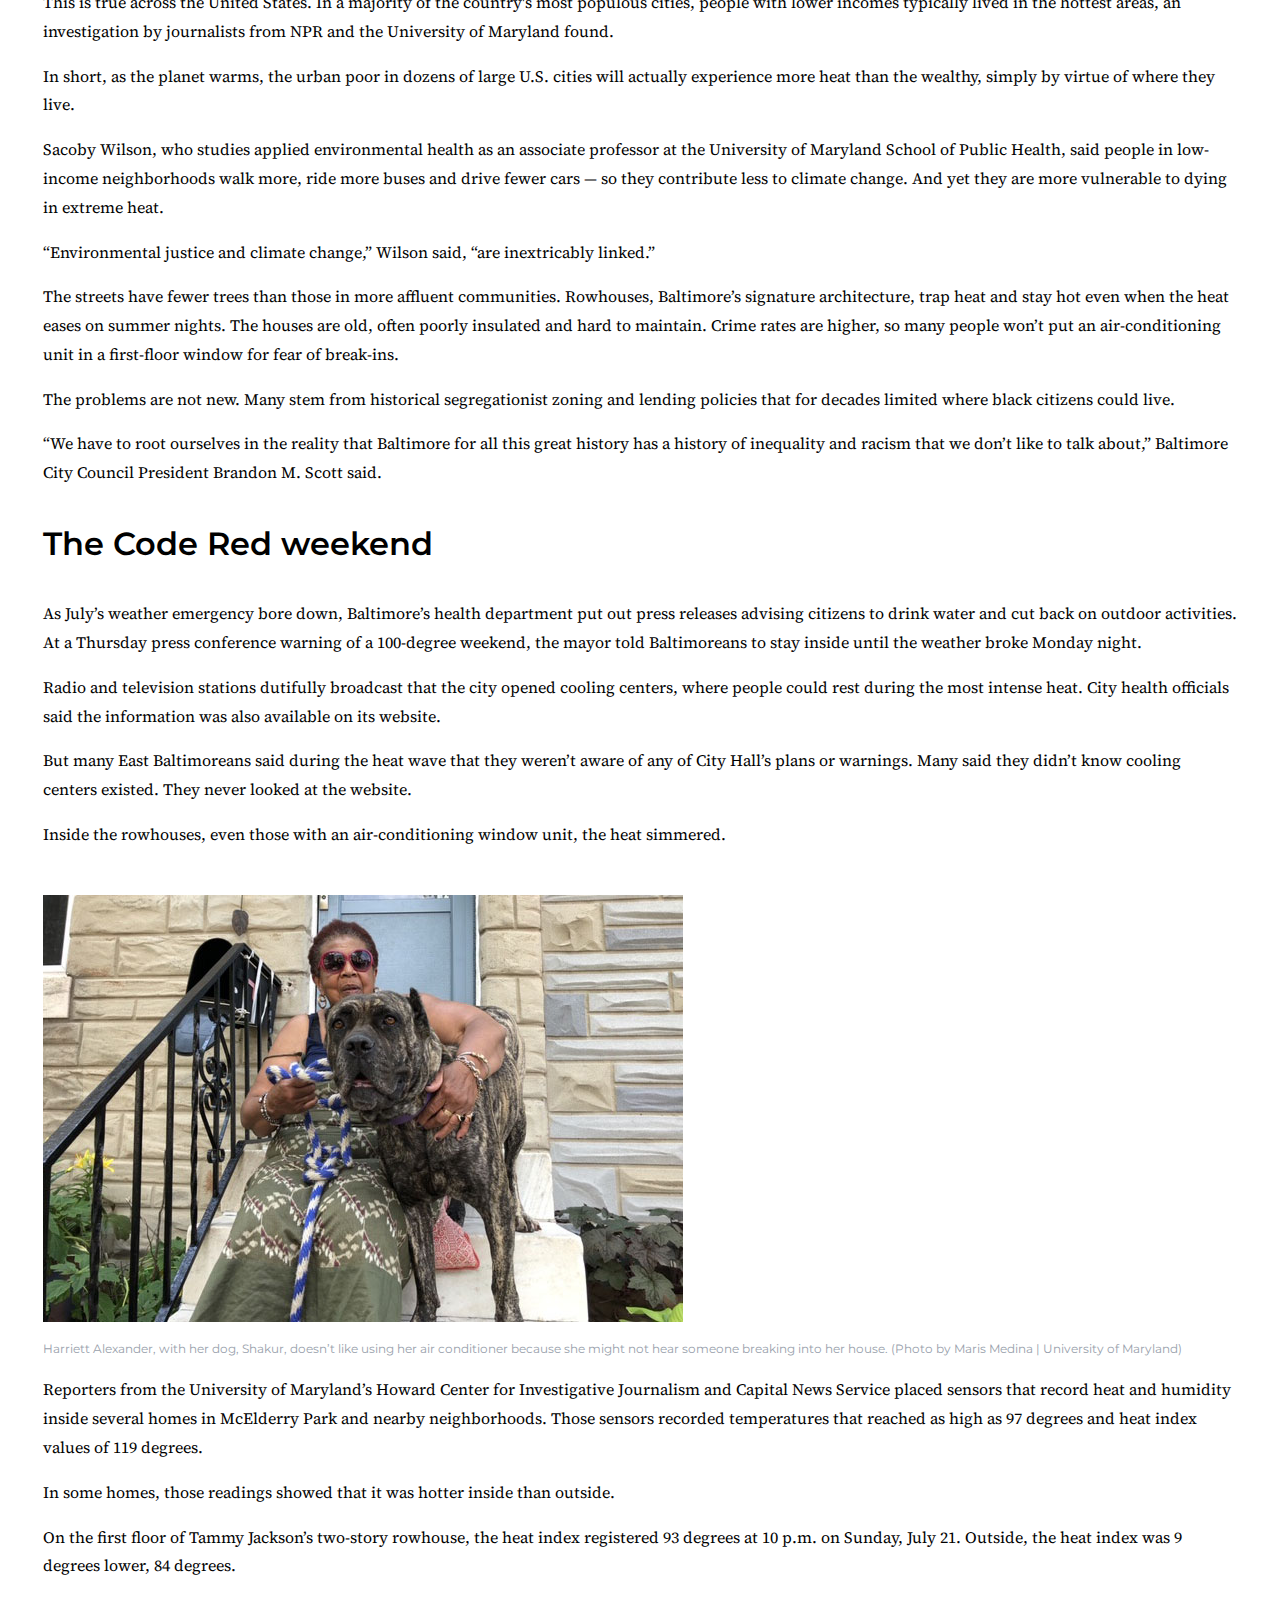
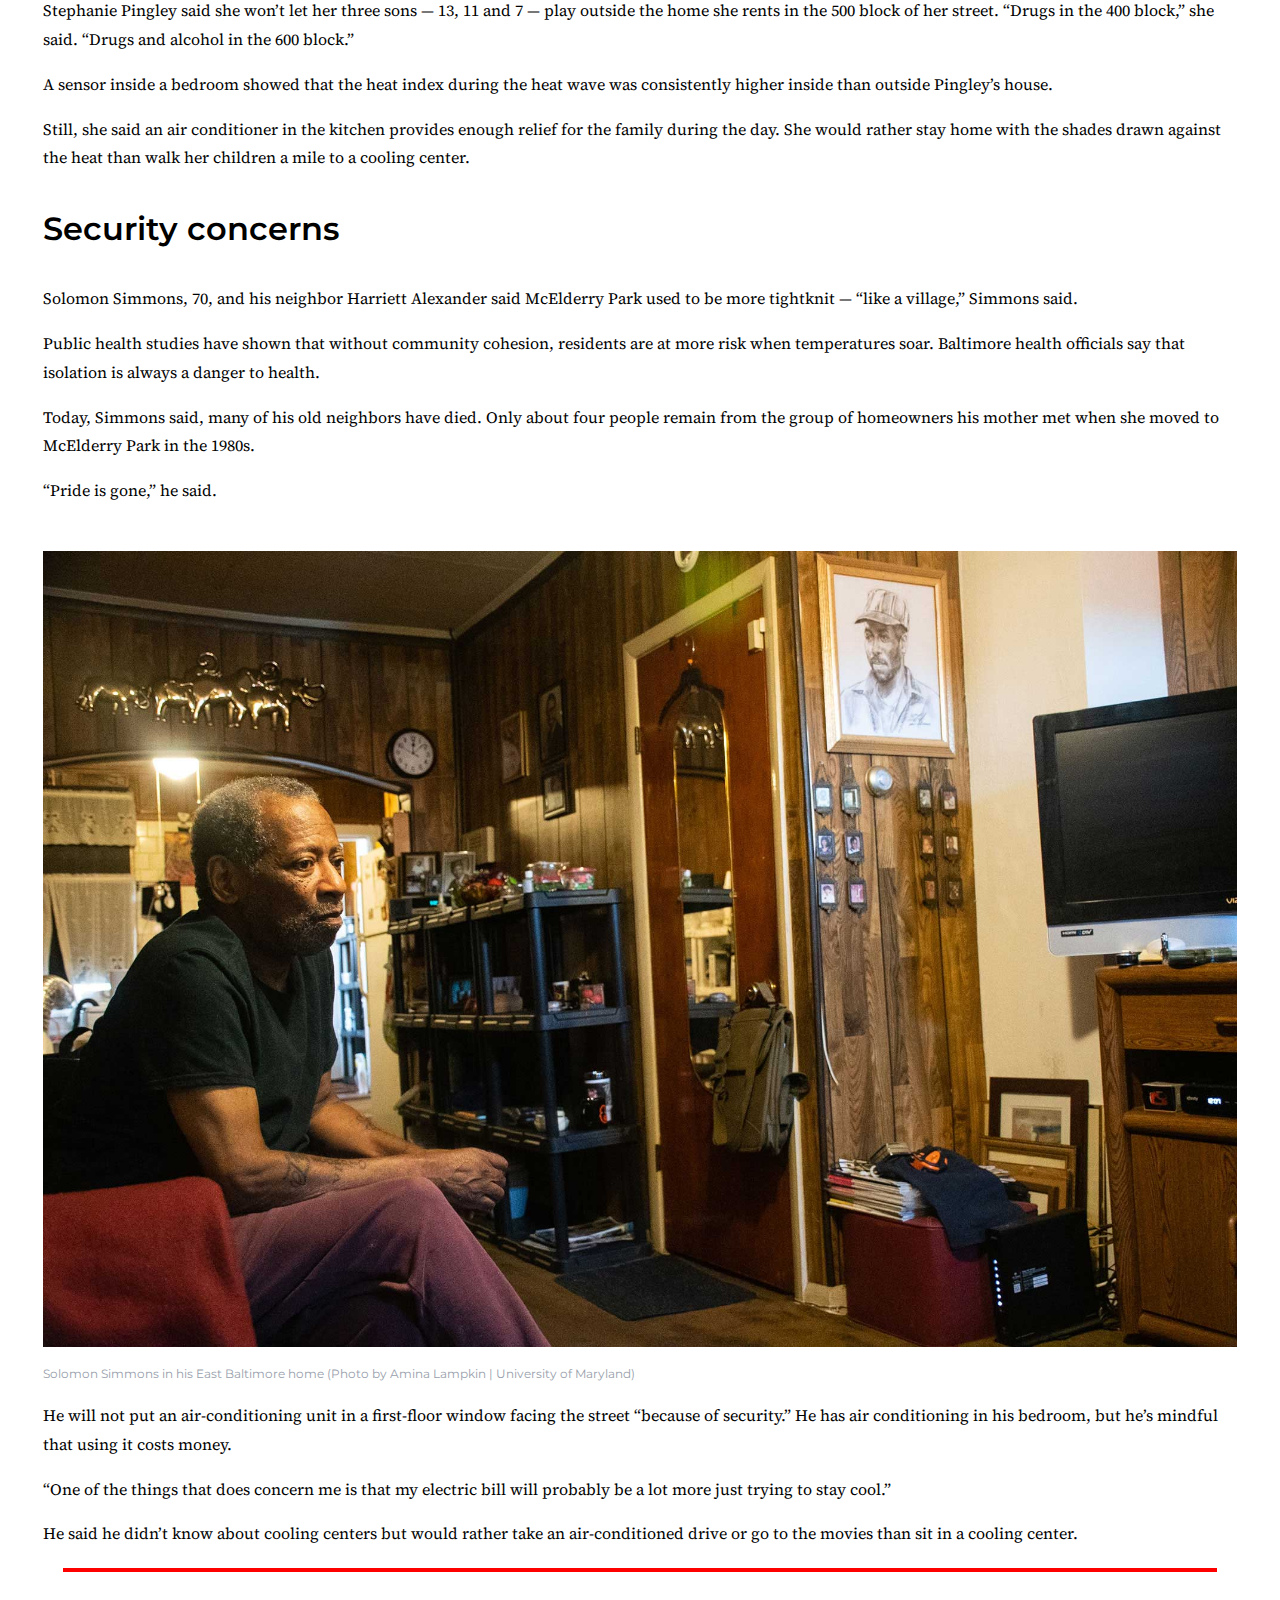
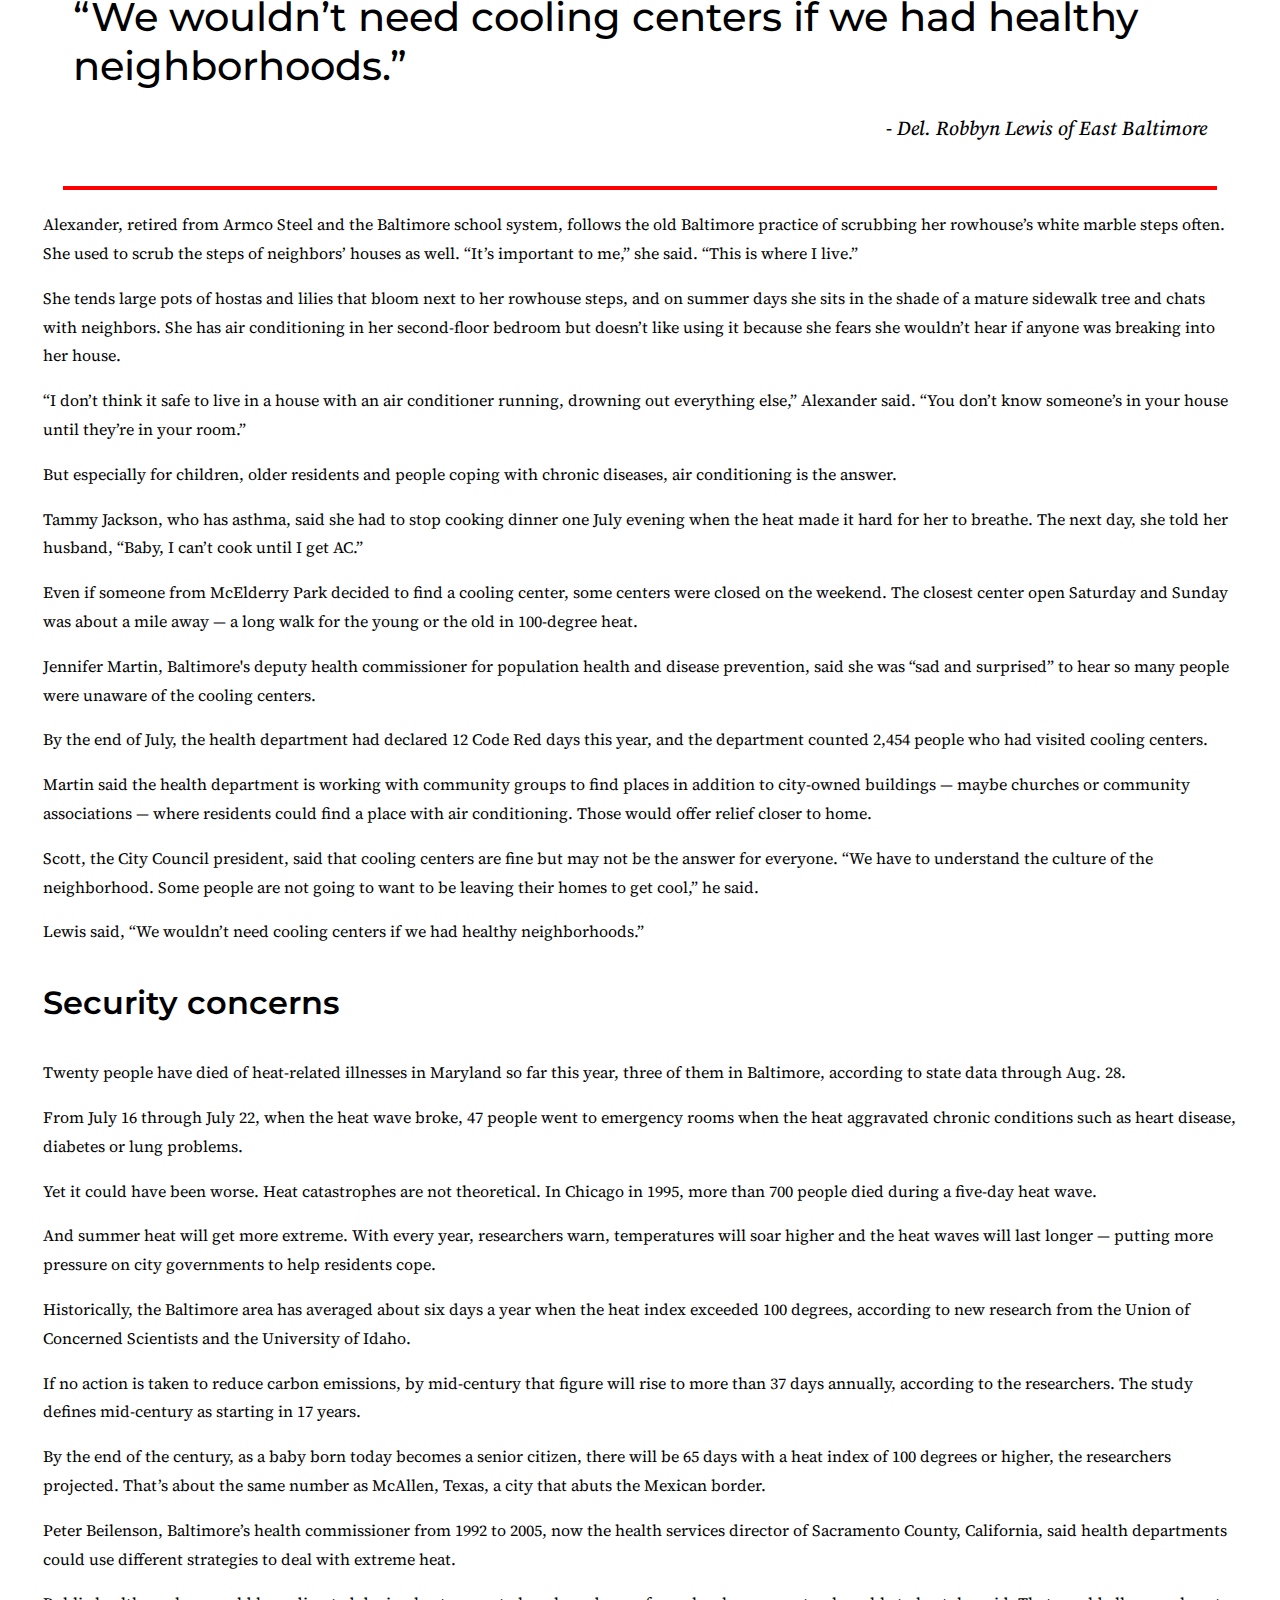
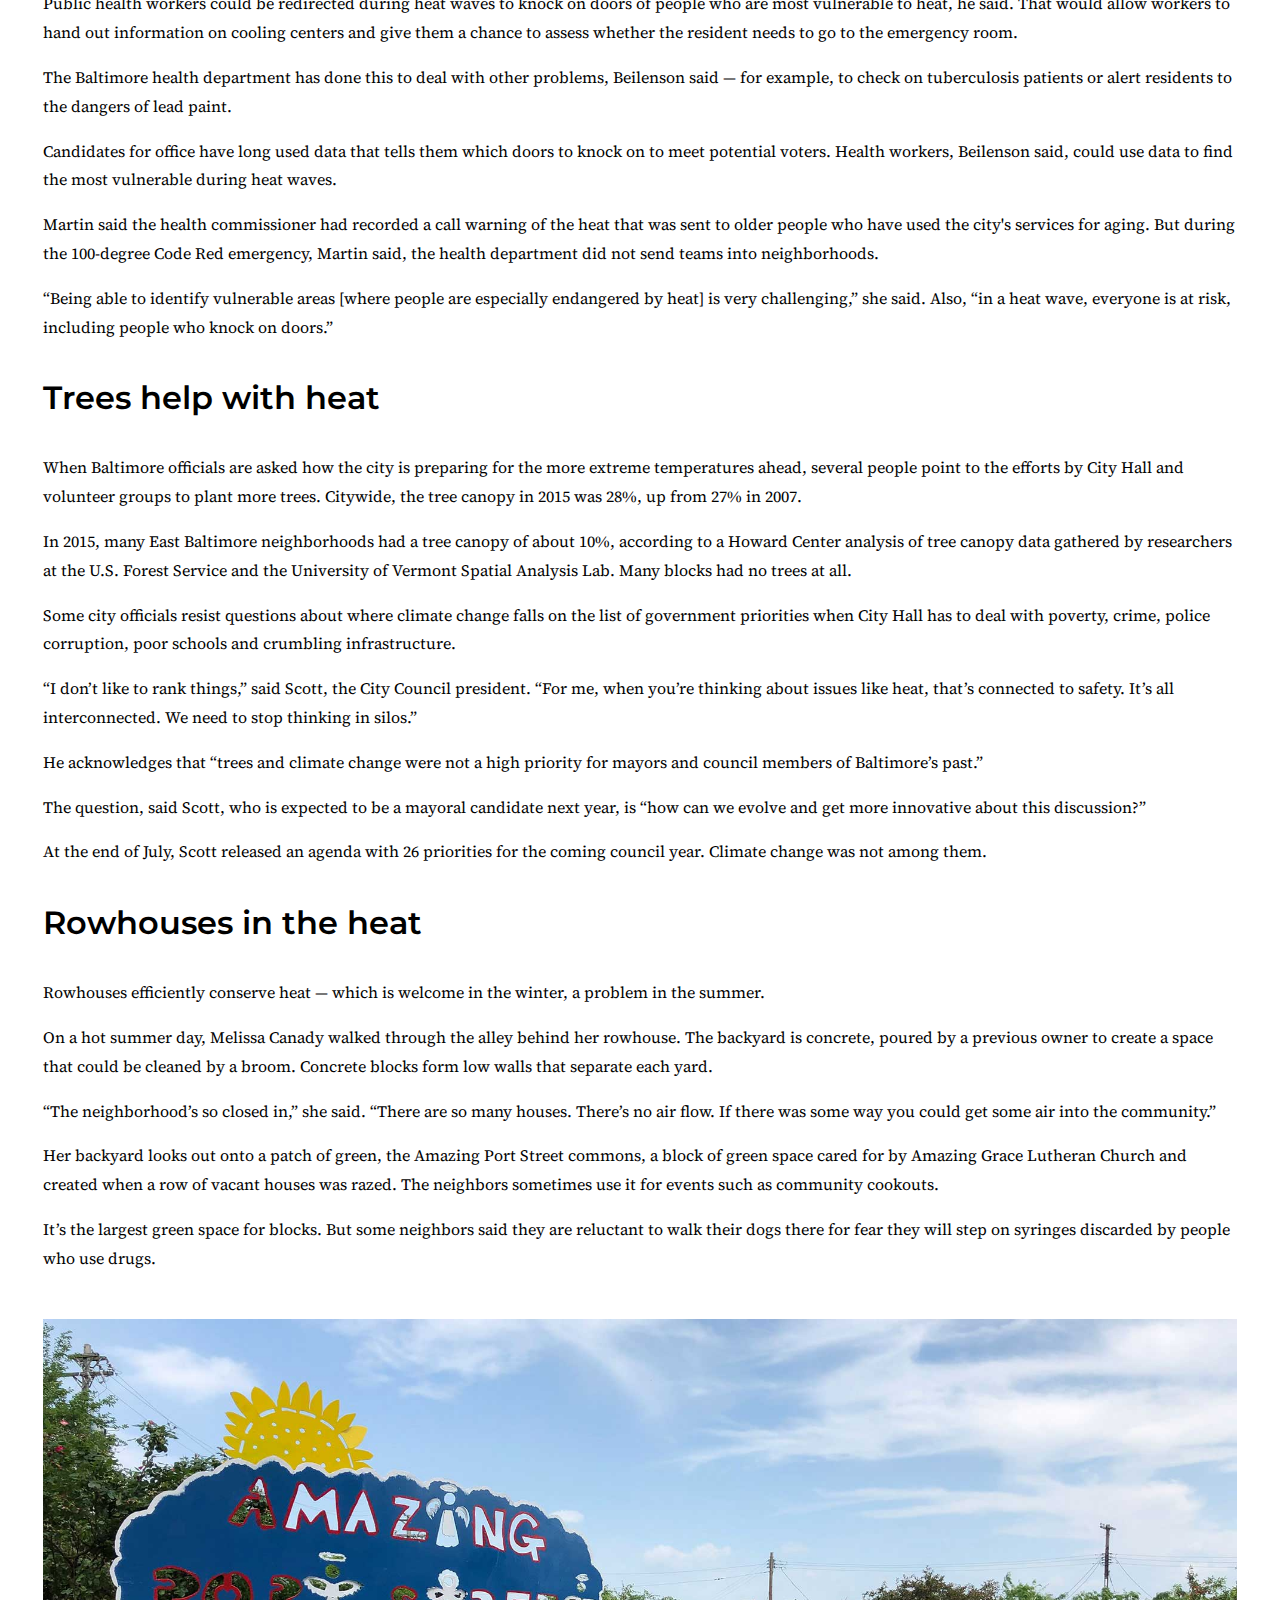
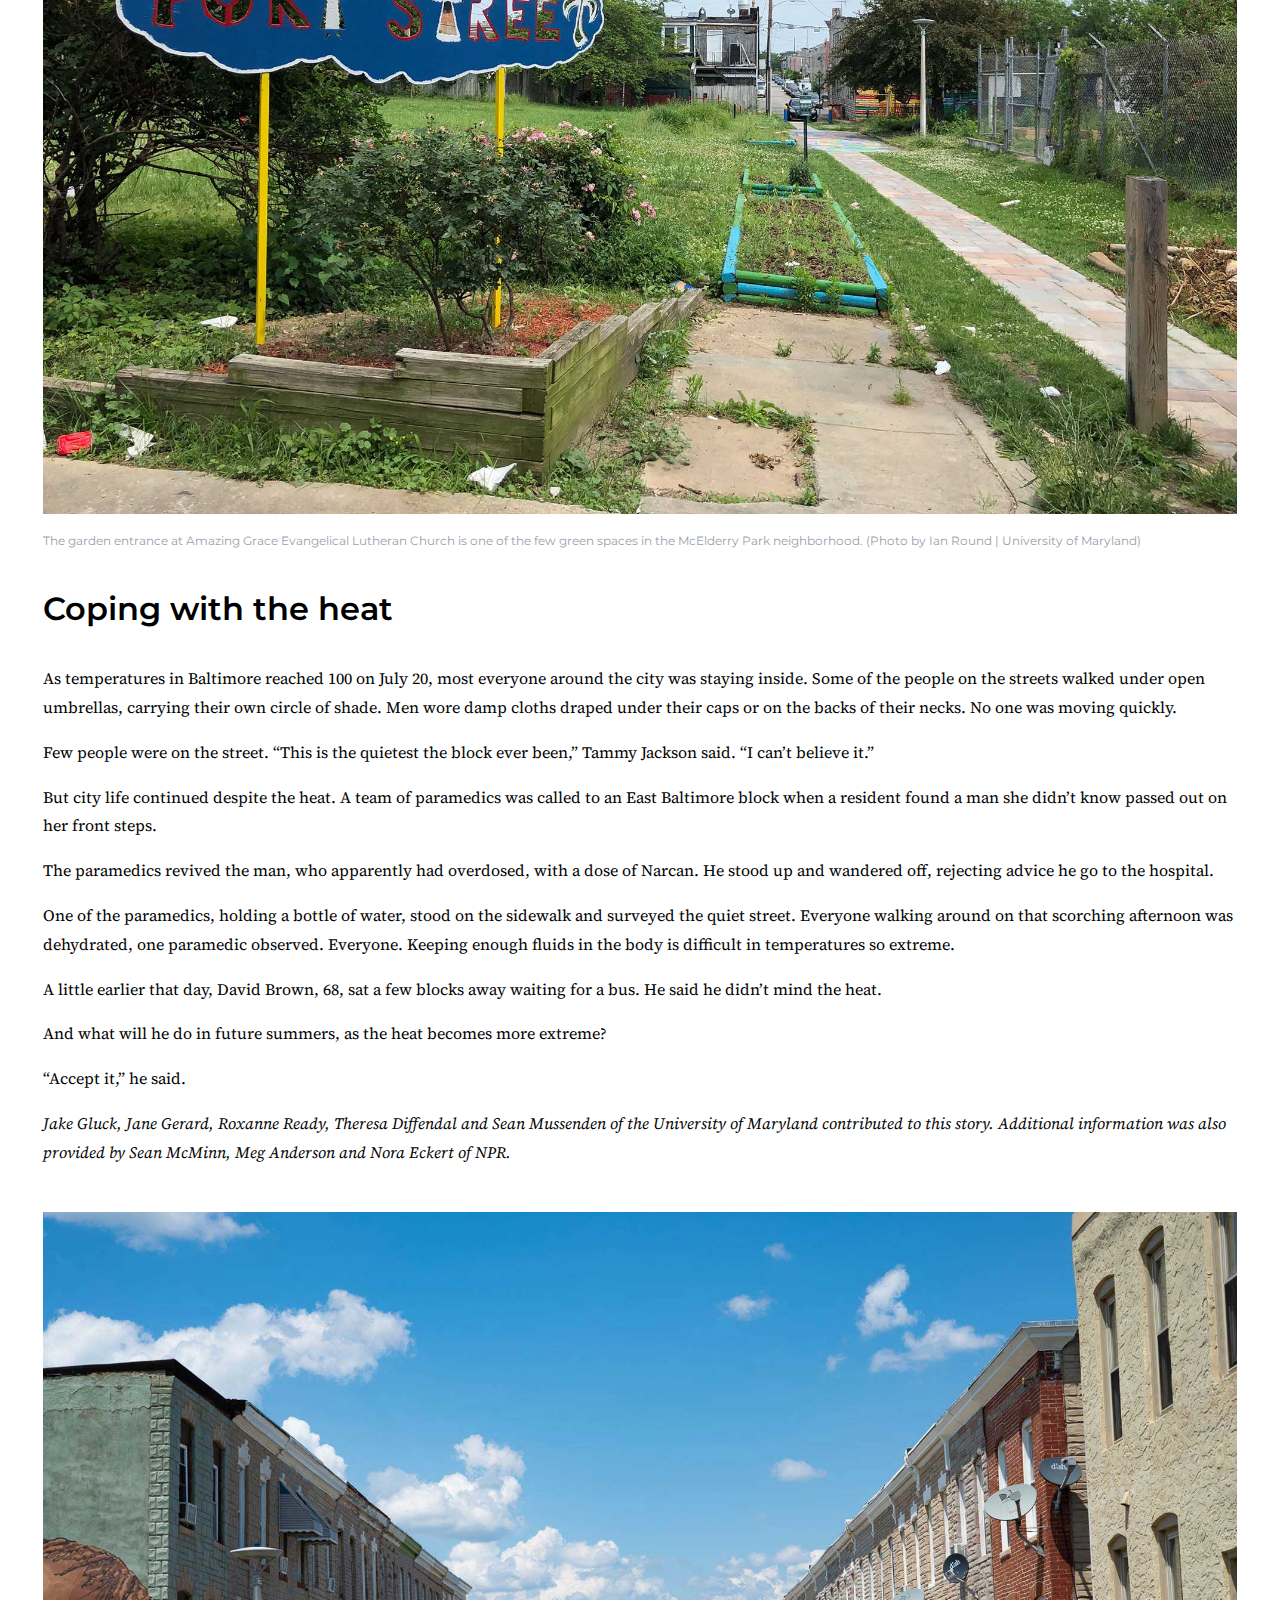
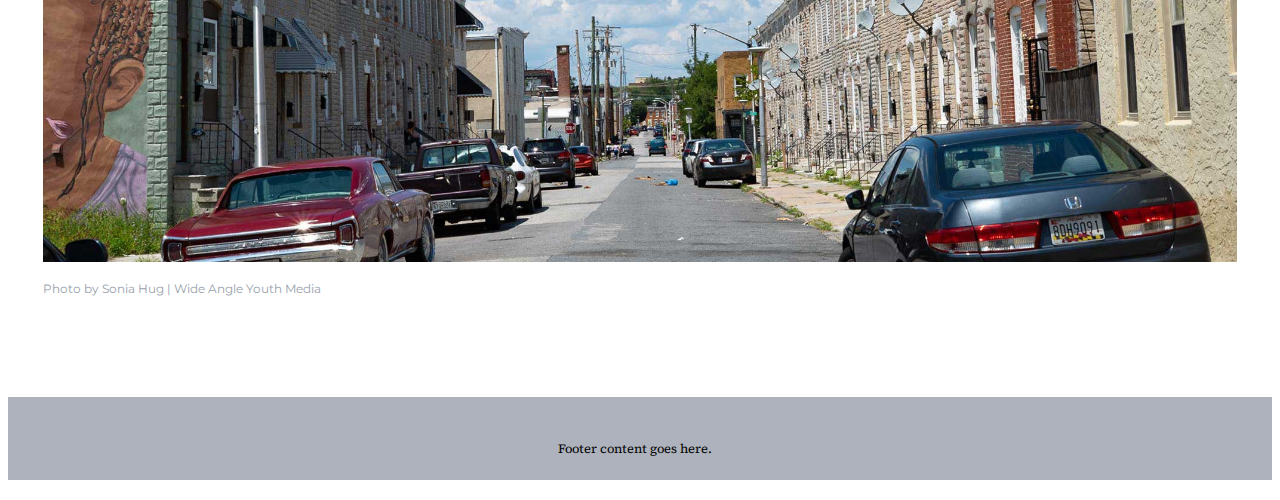
==== commit abea23b9: "adds images, pull quotes to climate story" ====
--- a/climate-crisis-story/index.html
+++ b/climate-crisis-story/index.html
@@ -91,6 +91,8 @@
 
   <p>More and more people, including Del. Robbyn Lewis, who represents parts of East Baltimore, are replacing the words “climate change” with stronger language.</p>
 
+<img src="images/melissa-candy.jpg" alt="Melissa Candy in a Baltimore neighborhood" class="story-image">
+<p class="caption">Melissa Canady says that the concrete block walls in her backyard prevent the flow of air and trap heat behind her house. (Photo by Maris Medina | University of Maryland)</p>
 
 <h2 class="chapter-headline">Urban Heat Islands</h2>
 
@@ -98,6 +100,10 @@
 
   <p>Researchers at Portland State University in Oregon and the Science Museum of Virginia have mapped these areas, called urban heat islands, and data shows that temperatures here and in surrounding neighborhoods can run 8 degrees hotter than in communities that have more trees and less pavement.</p>
 
+<div class="blockquote"> “Environmental justice and climate change are inextricably linked.”
+<p class="quote-attribution">- Sacoby Wilson, University of Maryland public health professor</p>
+</div>
+
   <p>McElderry Park, which despite its lyrical name offers little green space, is one of these: the hottest neighborhood in Baltimore, a city whose climate has long been classified as humid subtropical.</p>
 
   <p>Residents in the hottest areas have higher rates of chronic illnesses affected by heat, including asthma and COPD. In hot weather, emergency medical calls for some chronic conditions increase. The rate of emergency medical calls for cardiac arrest and congestive heart failure, for example, nearly double when the heat index hits 103 degrees.</p>
@@ -130,6 +136,9 @@
 
   <p>Inside the rowhouses, even those with an air-conditioning window unit, the heat simmered.</p>
 
+<img src="images/harriett-alexander.jpg" alt="Harriett Alexander and her dog Shakur" class="story-image">
+<p class="caption">Harriett Alexander, with her dog, Shakur, doesn’t like using her air conditioner because she might not hear someone breaking into her house. (Photo by Maris Medina | University of Maryland) </p>
+
   <p>Reporters from the University of Maryland’s Howard Center for Investigative Journalism and Capital News Service placed sensors that record heat and humidity inside several homes in McElderry Park and nearby neighborhoods. Those sensors recorded temperatures that reached as high as 97 degrees and heat index values of 119 degrees.</p>
 
   <p>In some homes, those readings showed that it was hotter inside than outside.</p>
@@ -152,12 +161,19 @@
 
   <p>“Pride is gone,” he said.</p>
 
+<img src="images/solomon-simmons.jpg" alt="Solomon Simmons in his East Baltimore home" class="story-image">
+<p class="caption">Solomon Simmons in his East Baltimore home (Photo by Amina Lampkin | University of Maryland)</p>
+
   <p>He will not put an air-conditioning unit in a first-floor window facing the street “because of security.” He has air conditioning in his bedroom, but he’s mindful that using it costs money.</p>
 
   <p>“One of the things that does concern me is that my electric bill will probably be a lot more just trying to stay cool.”</p>
 
   <p>He said he didn’t know about cooling centers but would rather take an air-conditioned drive or go to the movies than sit in a cooling center.</p>
 
+<div class="blockquote"> “We wouldn’t need cooling centers if we had healthy neighborhoods.”
+<p class="quote-attribution">- Del. Robbyn Lewis of East Baltimore</p>
+  </div>
+
   <p>Alexander, retired from Armco Steel and the Baltimore school system, follows the old Baltimore practice of scrubbing her rowhouse’s white marble steps often. She used to scrub the steps of neighbors’ houses as well. “It’s important to me,” she said. “This is where I live.”</p>
 
   <p>She tends large pots of hostas and lilies that bloom next to her rowhouse steps, and on summer days she sits in the shade of a mature sidewalk tree and chats with neighbors. She has air conditioning in her second-floor bedroom but doesn’t like using it because she fears she wouldn’t hear if anyone was breaking into her house.</p>
@@ -236,6 +252,9 @@
 
   <p>It’s the largest green space for blocks. But some neighbors said they are reluctant to walk their dogs there for fear they will step on syringes discarded by people who use drugs.</p>
 
+<img src="images/amazing-grace-garden.jpg" alt="a green garden space in Baltimore" class="story-image">
+<p class="caption">The garden entrance at Amazing Grace Evangelical Lutheran Church is one of the few green spaces in the McElderry Park neighborhood. (Photo by Ian Round | University of Maryland)</p>
+
 <h2 class="chapter-headline">Coping with the heat</h2>
 
   <p>As temperatures in Baltimore reached 100 on July 20, most everyone around the city was staying inside. Some of the people on the streets walked under open umbrellas, carrying their own circle of shade. Men wore damp cloths draped under their caps or on the backs of their necks. No one was moving quickly.</p>
@@ -256,43 +275,17 @@
 
   <p><i>Jake Gluck, Jane Gerard, Roxanne Ready, Theresa Diffendal and Sean Mussenden of the University of Maryland contributed to this story. Additional information was also provided by Sean McMinn, Meg Anderson and Nora Eckert of NPR.</i></p>
 
-  <p></p>
-
-
-<img src="images/insect-7546974.jpg" alt="a grasshopper on pink flowers">
-<p class="caption">Photo caption text and credit go here (this one's from Pixabay)</p>
-
-<h2 class="chapter-headline">Chapter Headline</h2>
-  <p>Lorem ipsum dolor sit amet, consectetur adipiscing elit, sed do eiusmod tempor incididunt ut labore et dolore magna aliqua. Ut enim ad minim veniam, quis nostrud exercitation ullamco laboris nisi ut aliquip ex ea commodo consequat. Duis aute irure dolor in reprehenderit in voluptate velit esse cillum dolore eu fugiat nulla pariatur. Excepteur sint occaecat cupidatat non proident, sunt in culpa qui officia deserunt mollit anim id est laborum.</p>
-
-  <p>Lorem ipsum dolor sit amet, consectetur adipiscing elit, sed do eiusmod tempor incididunt ut labore et dolore magna aliqua. Ut enim ad minim veniam, quis nostrud exercitation ullamco laboris nisi ut aliquip ex ea commodo consequat. Duis aute irure dolor in reprehenderit in voluptate velit esse cillum dolore eu fugiat nulla pariatur. Excepteur sint occaecat cupidatat non proident, sunt in culpa qui officia deserunt mollit anim id est laborum.</p>
-
-
-<!--copy pasting three columns in here then commenting them out
-<div class="row">
-
-        <div class="col-md-4">
-            <h3>Heading 1</h3>
-            <p>Donec id elit non mi porta gravida at eget metus. Fusce dapibus, tellus ac cursus commodo, tortor mauris condimentum nibh.</p>
-        </div>
-
-        <div class="col-md-4">
-            <h3>Heading 2</h3>
-            <p>Etiam porta sem malesuada magna mollis euismod. Donec sed odio dui. Lorem ipsum dolor.</p>
-        </div>
-
-
-        <div class="col-md-4">
-            <h3>Heading 3</h3>
-            <p>Vestibulum id ligula porta felis euismod semper. Fusce dapibus, tellus ac cursus commodo, tortor mauris condimentum nibh.</p>
-        </div>
-    </div>
-     -->
+
+<img src="images/sonia-hug-streetview.jpg" alt="an empty Baltimore street" class="story-image">
+<p class="caption">Photo by Sonia Hug | Wide Angle Youth Media</p>
+
+
+
 <!--end of container -->
 </div>
 
 <!--is this... a footer? -->
-    <footer class="footer-box">
+    <div class="footer-box">
       <p class="footer-text">Footer content goes here.</p>
     </footer>
 
--- a/climate-crisis-story/style.css
+++ b/climate-crisis-story/style.css
@@ -32,7 +32,7 @@
   padding: 10px 0 10px 0;
 }
 
-img {
+.story-image {
   max-width: 100%;
   margin: 0 auto;
   padding: 30px 0 0 0;
@@ -104,3 +104,20 @@
 .hero-image {
   width:100%;
 }
+
+.blockquote {
+  border-top: 4px solid red;
+  border-bottom: 4px solid red;
+  padding: 20px 10px 20px 10px;
+  margin: 20px;
+  font-family: 'Montserrat', sans-serif;
+  font-size: 2.5em;
+  font-weight: 500;
+}
+
+.quote-attribution {
+  font-family: 'Source Serif Pro', serif;
+  font-size: .5em;
+  font-style: italic;
+  text-align: right;
+}
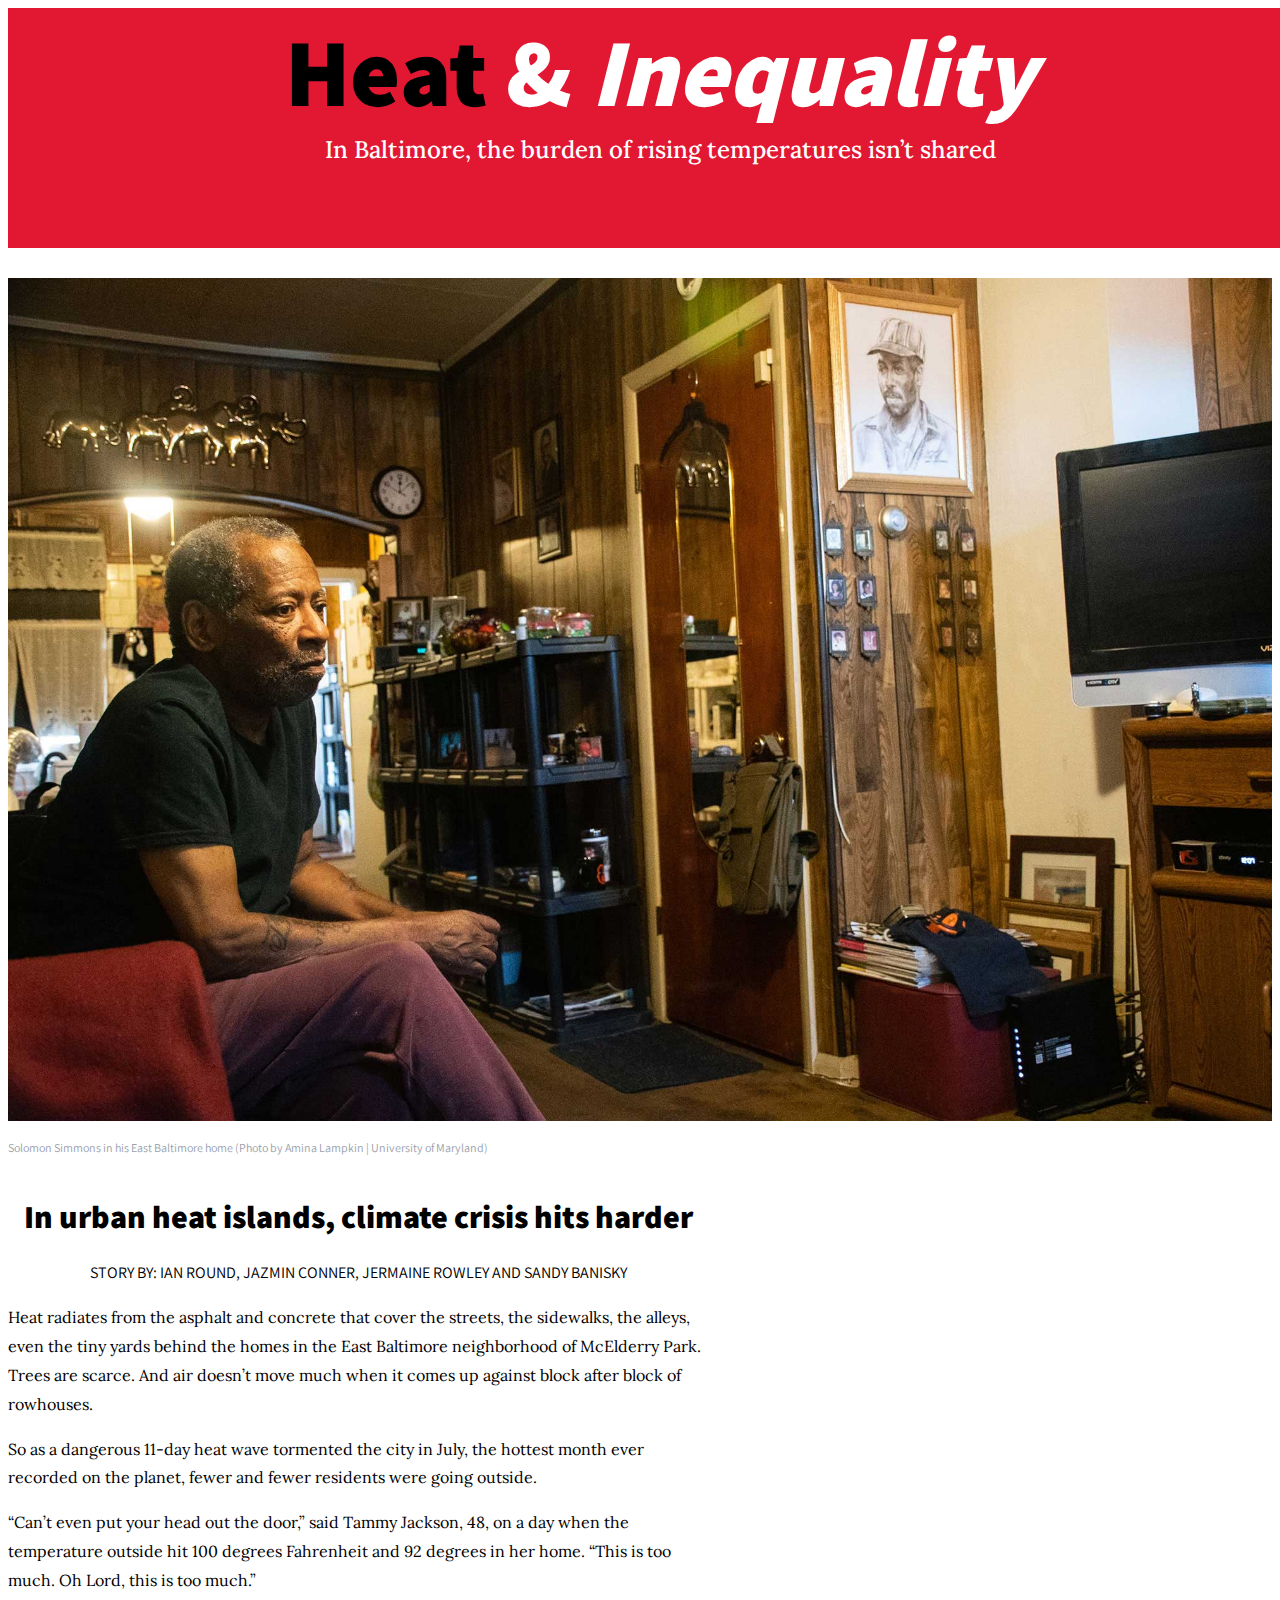
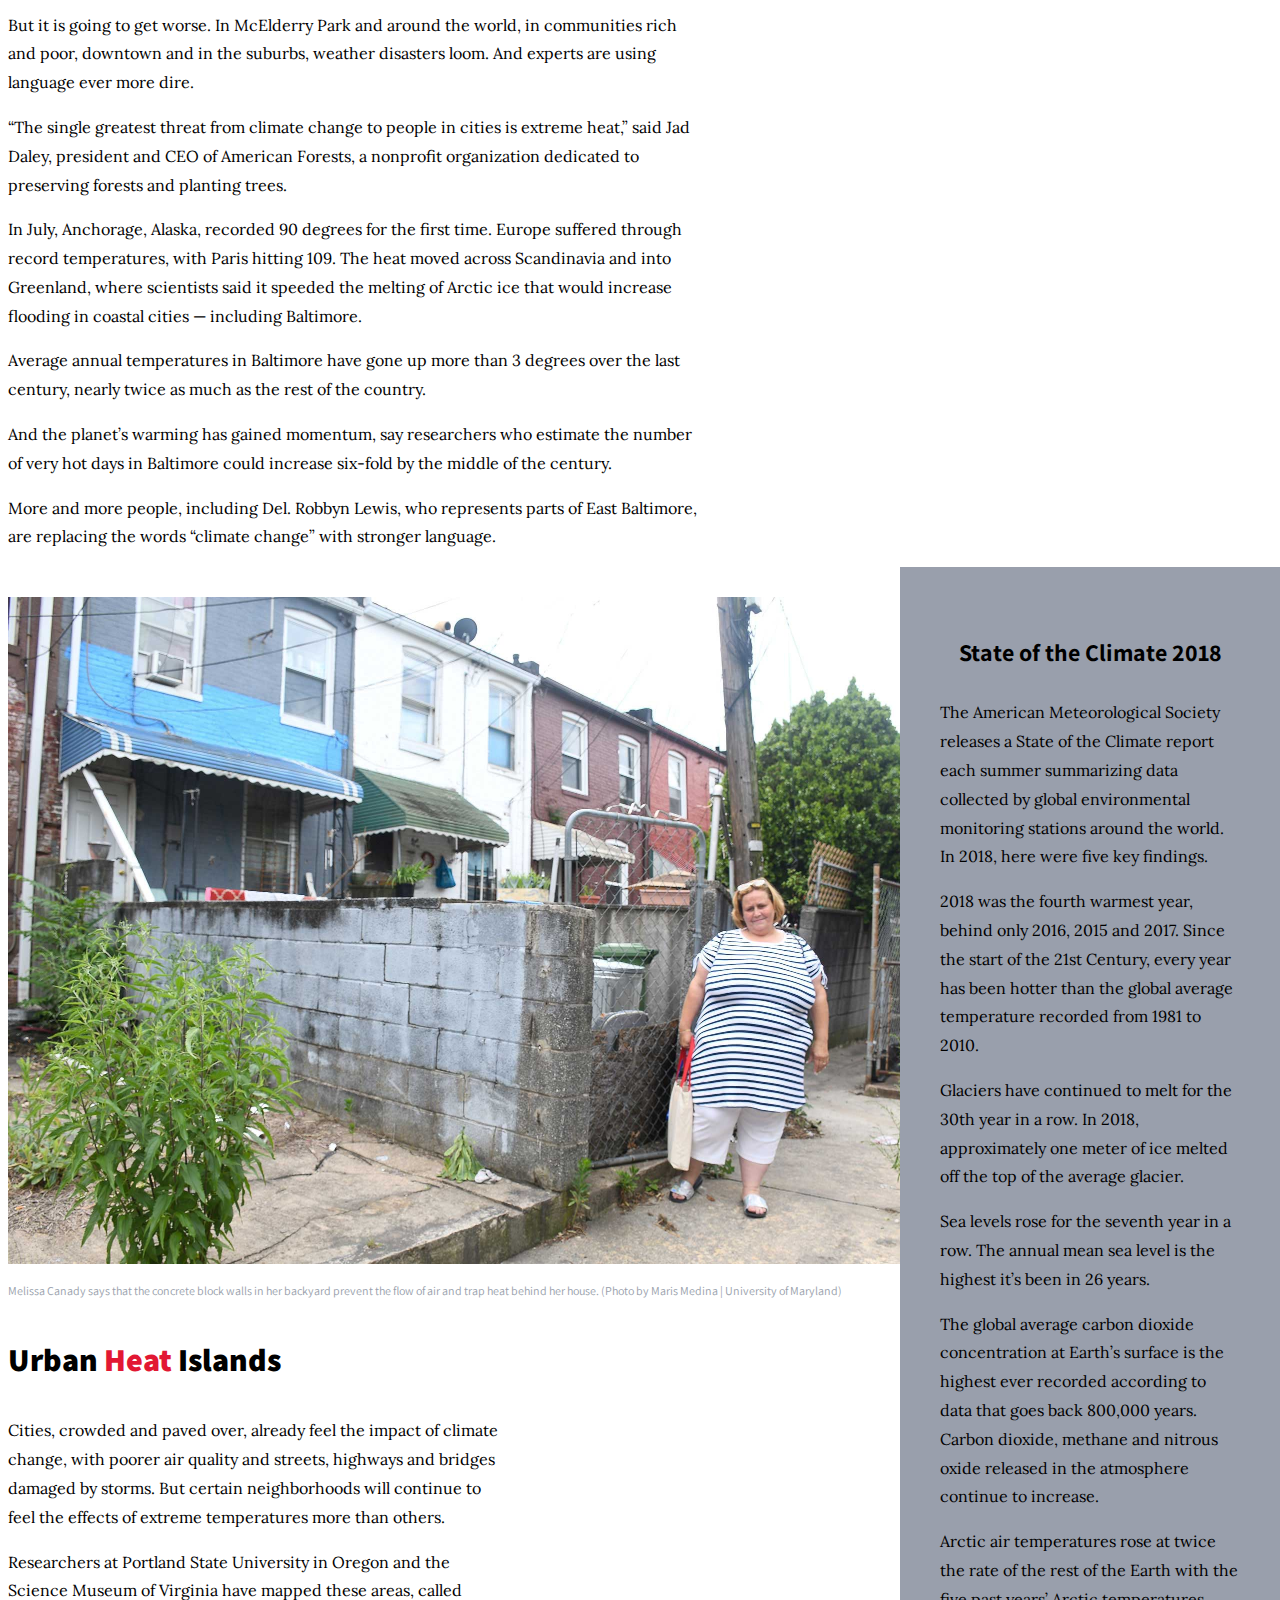
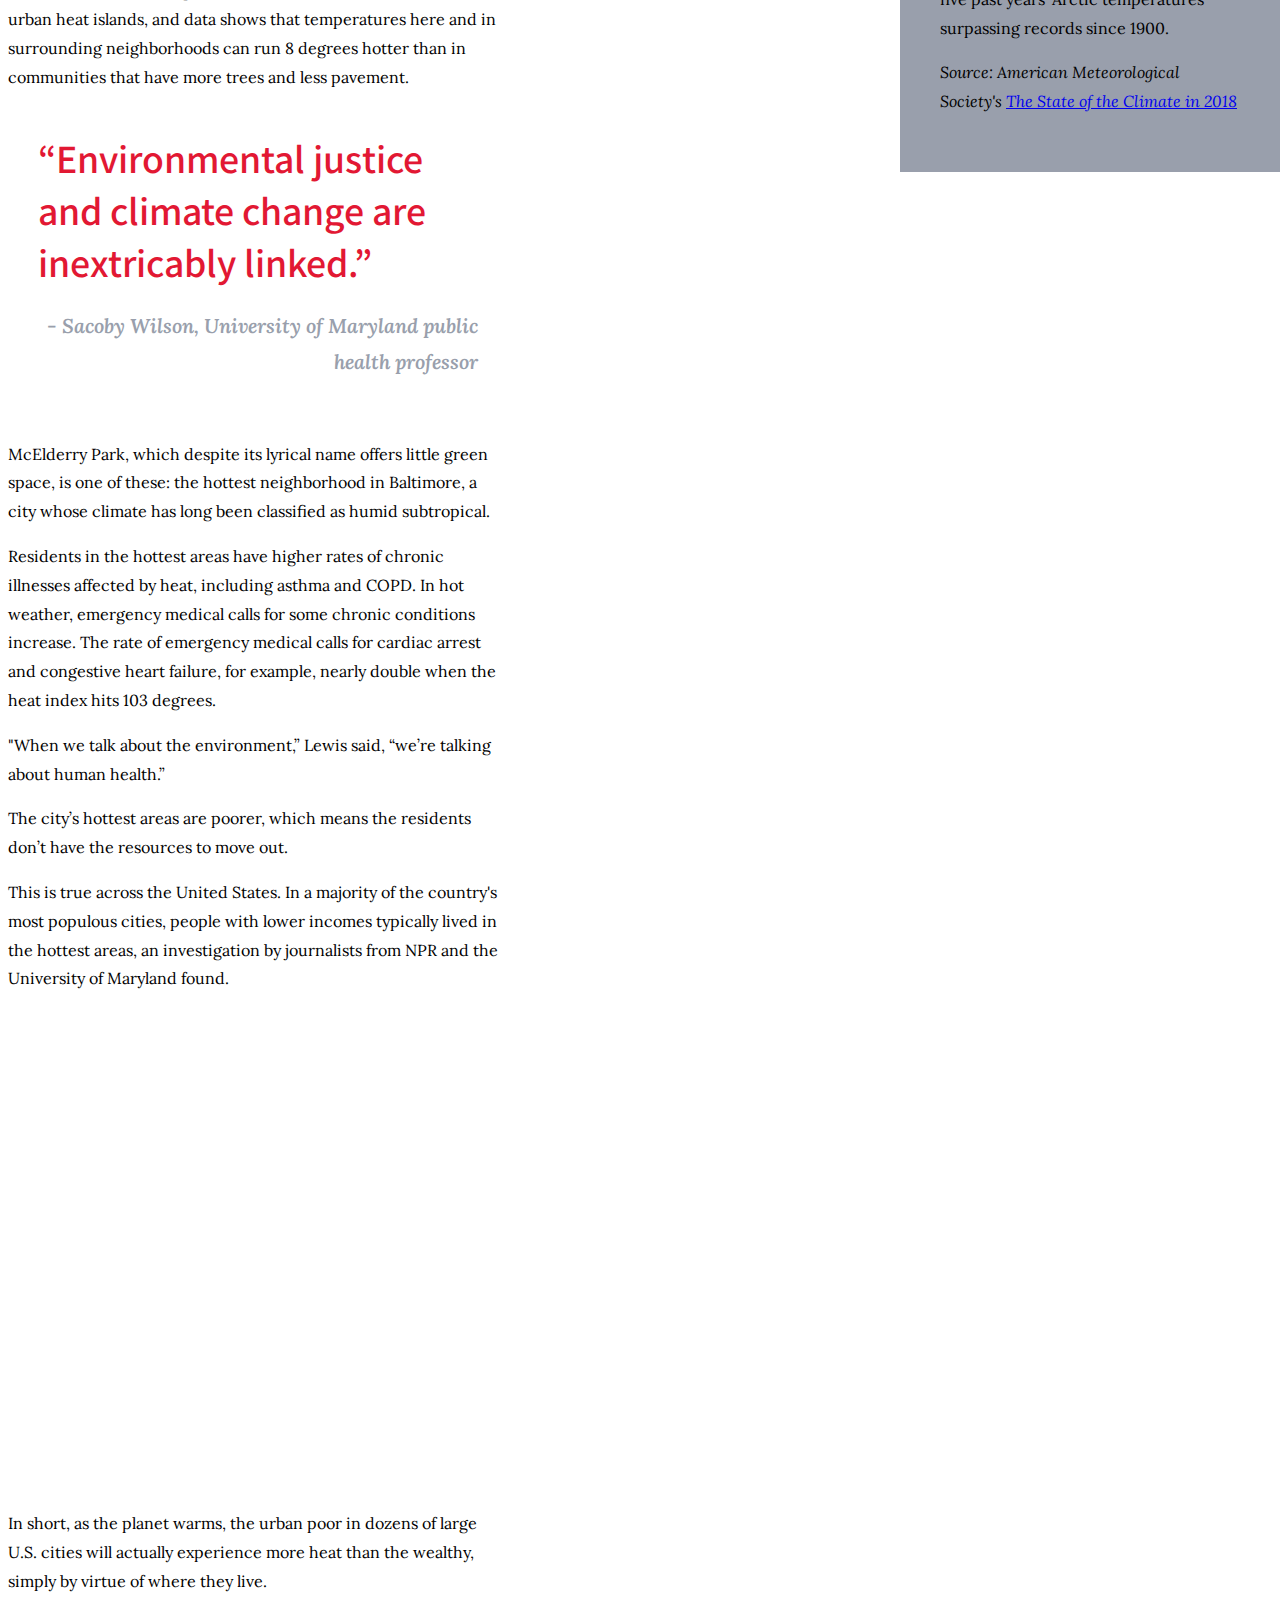
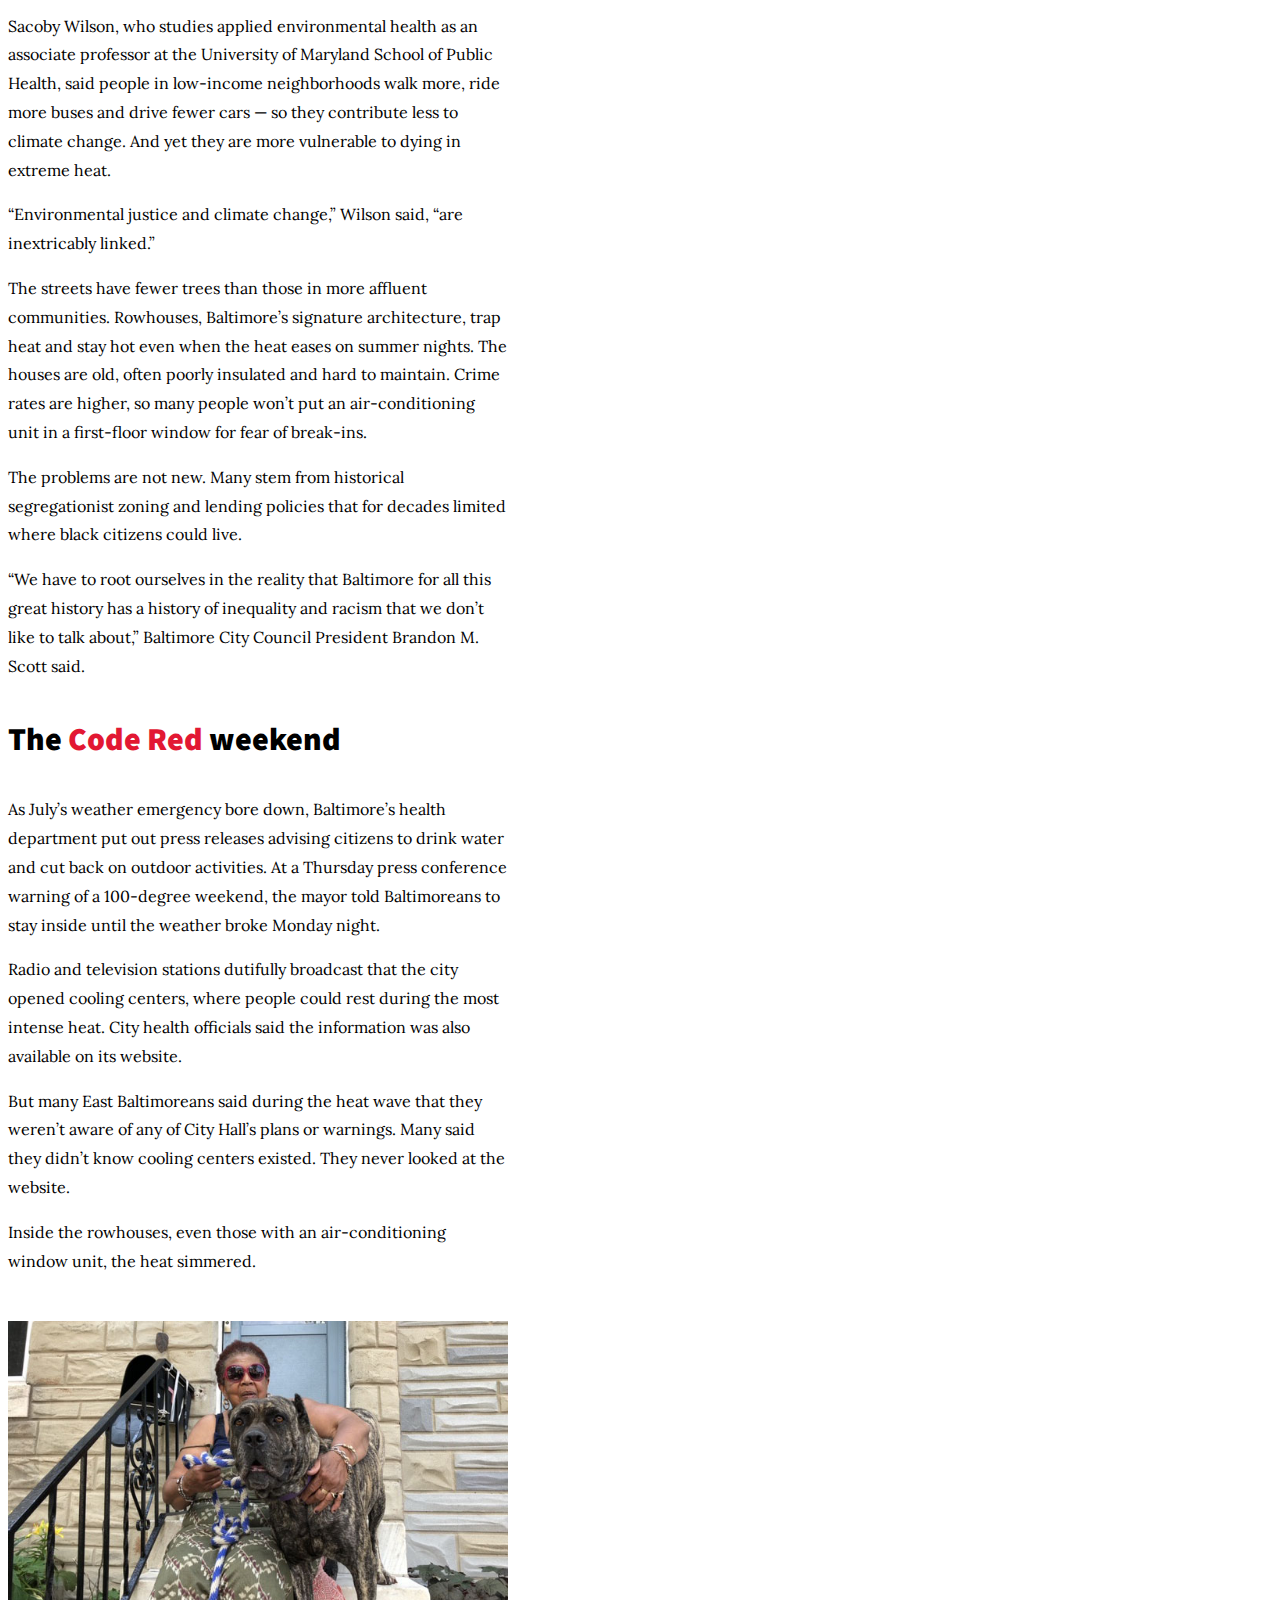
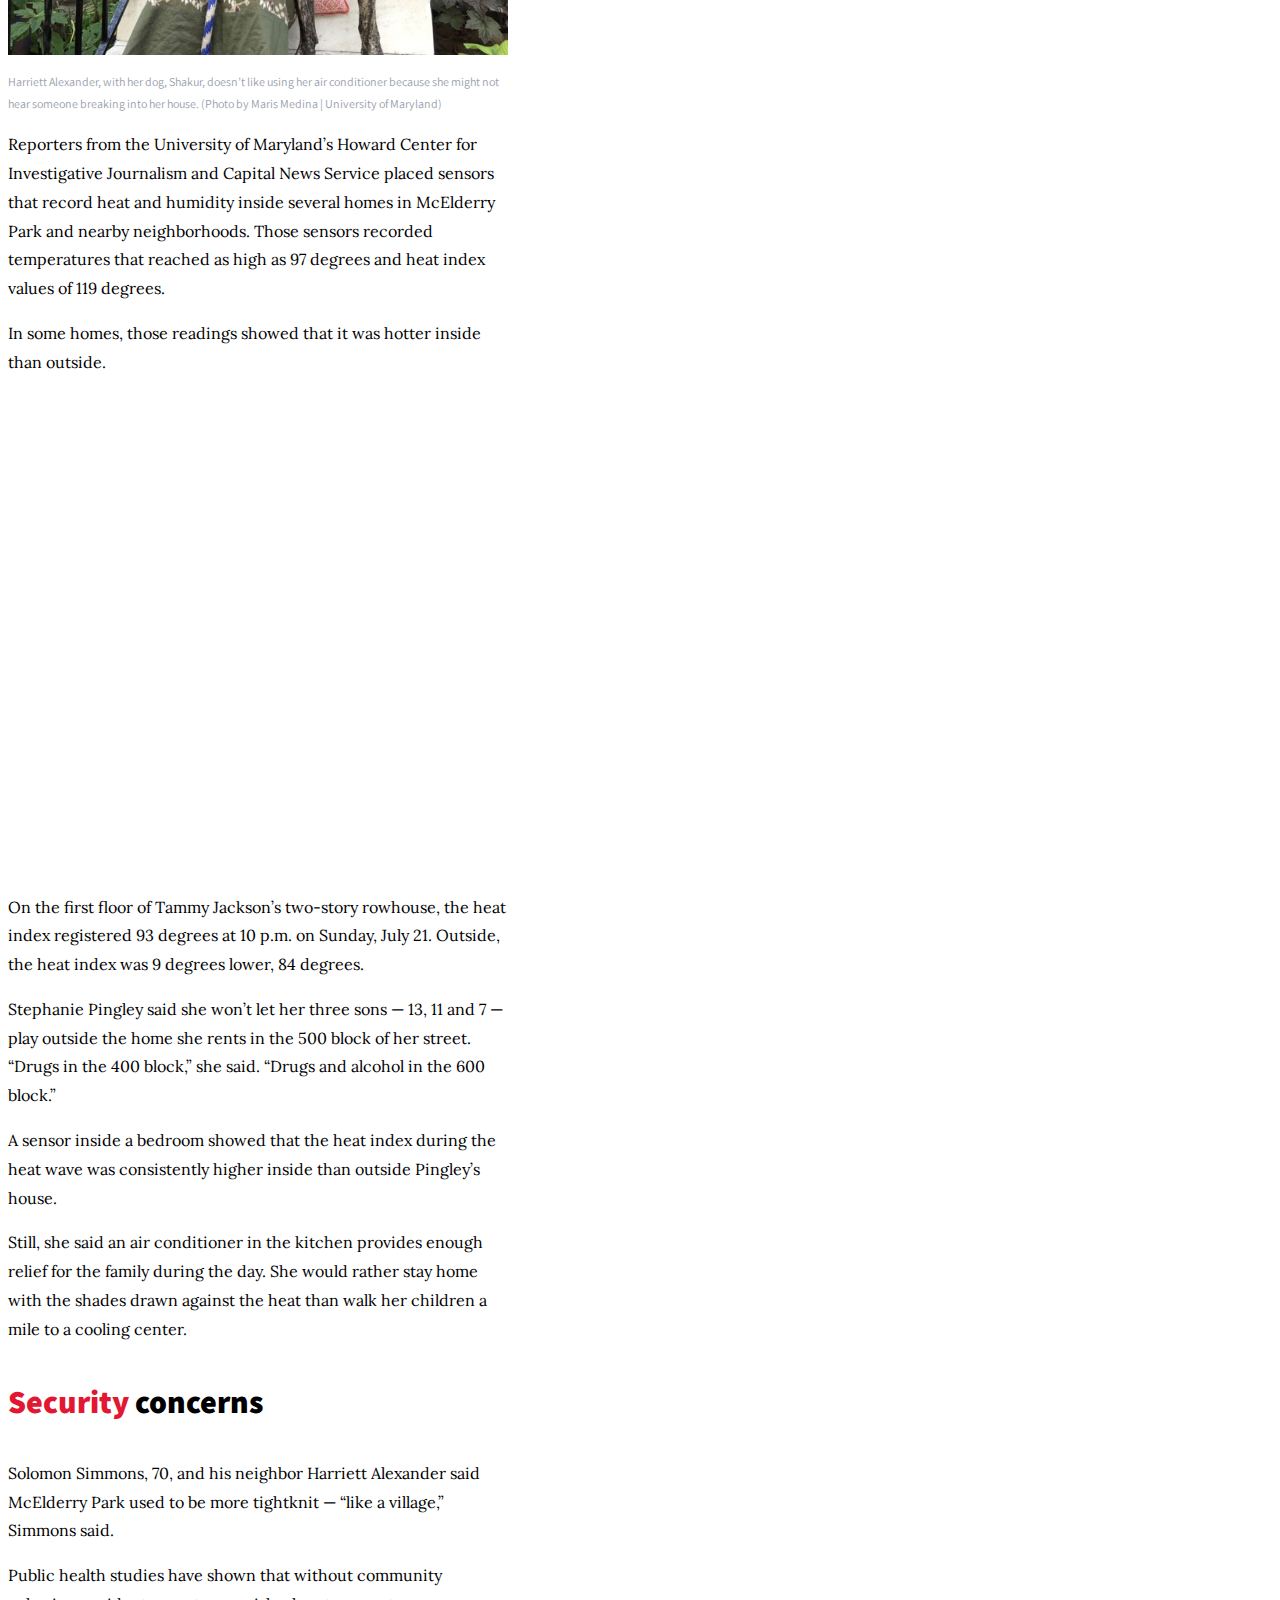
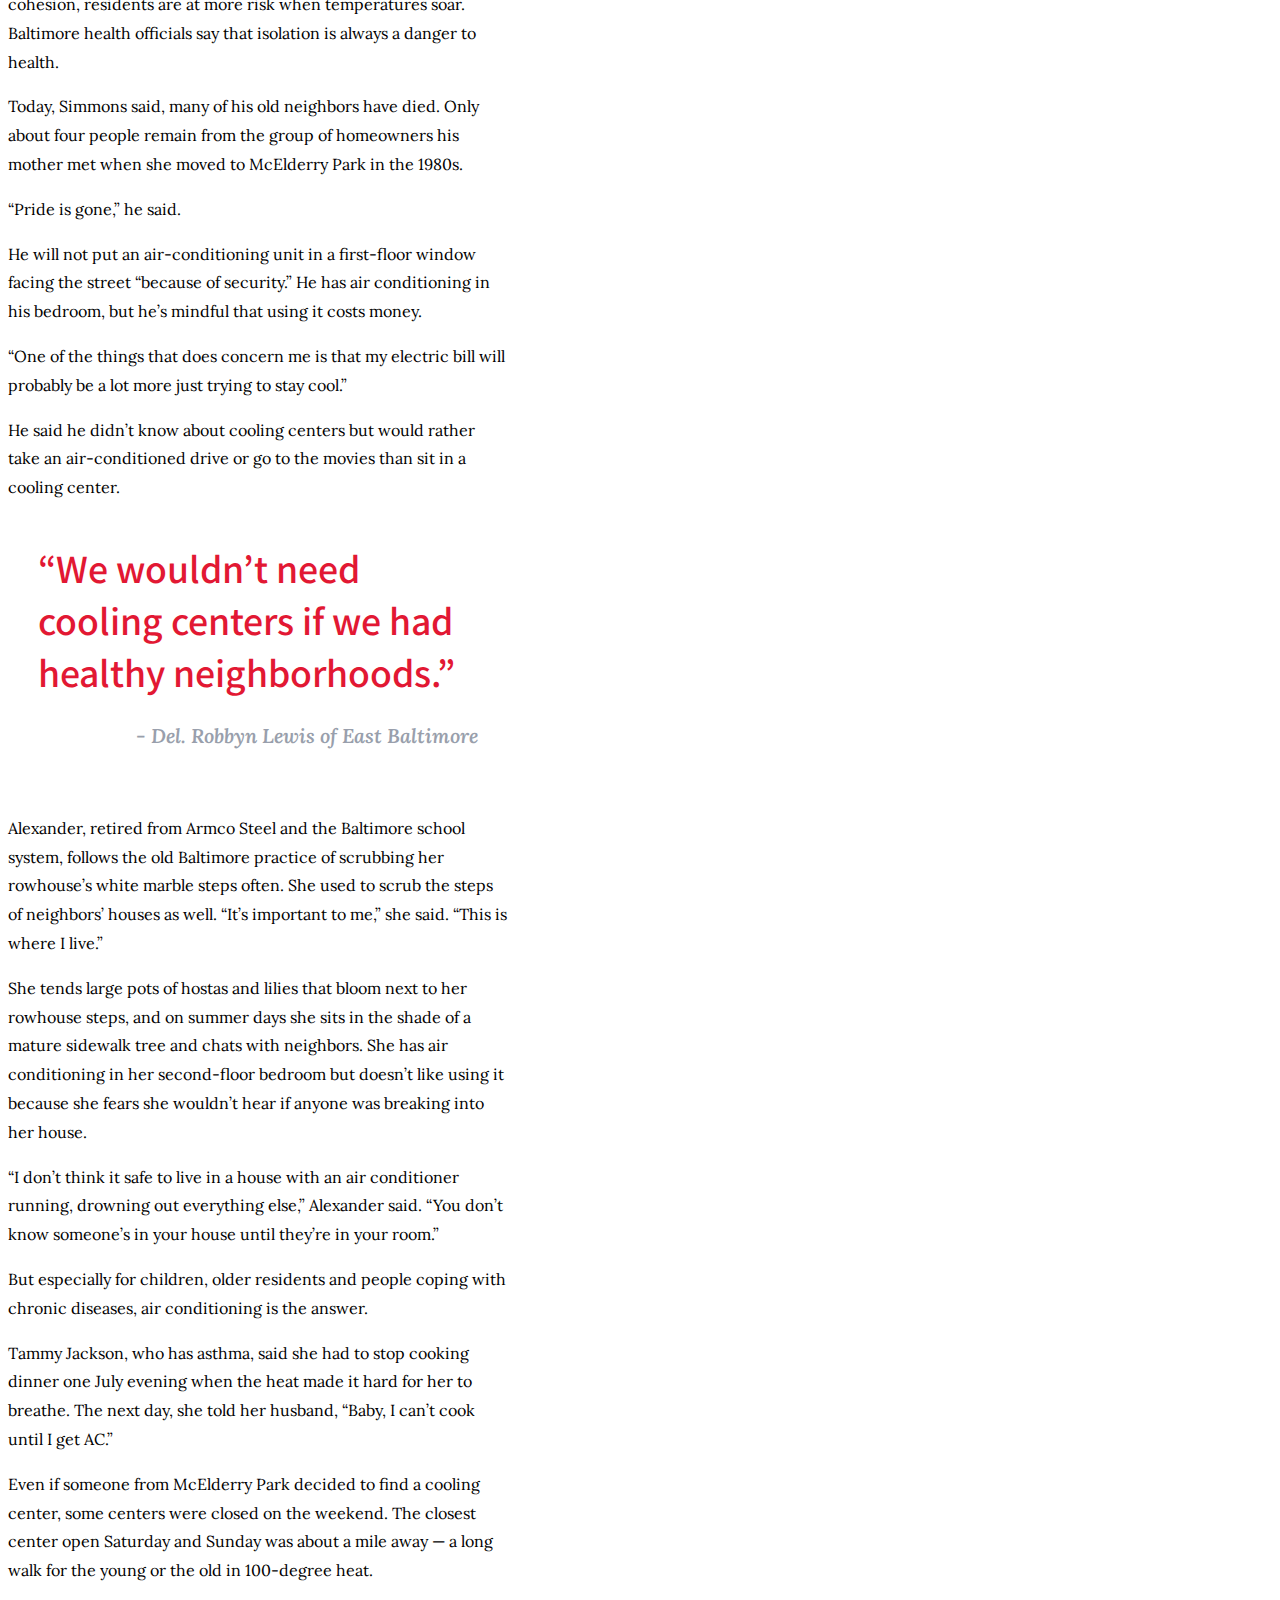
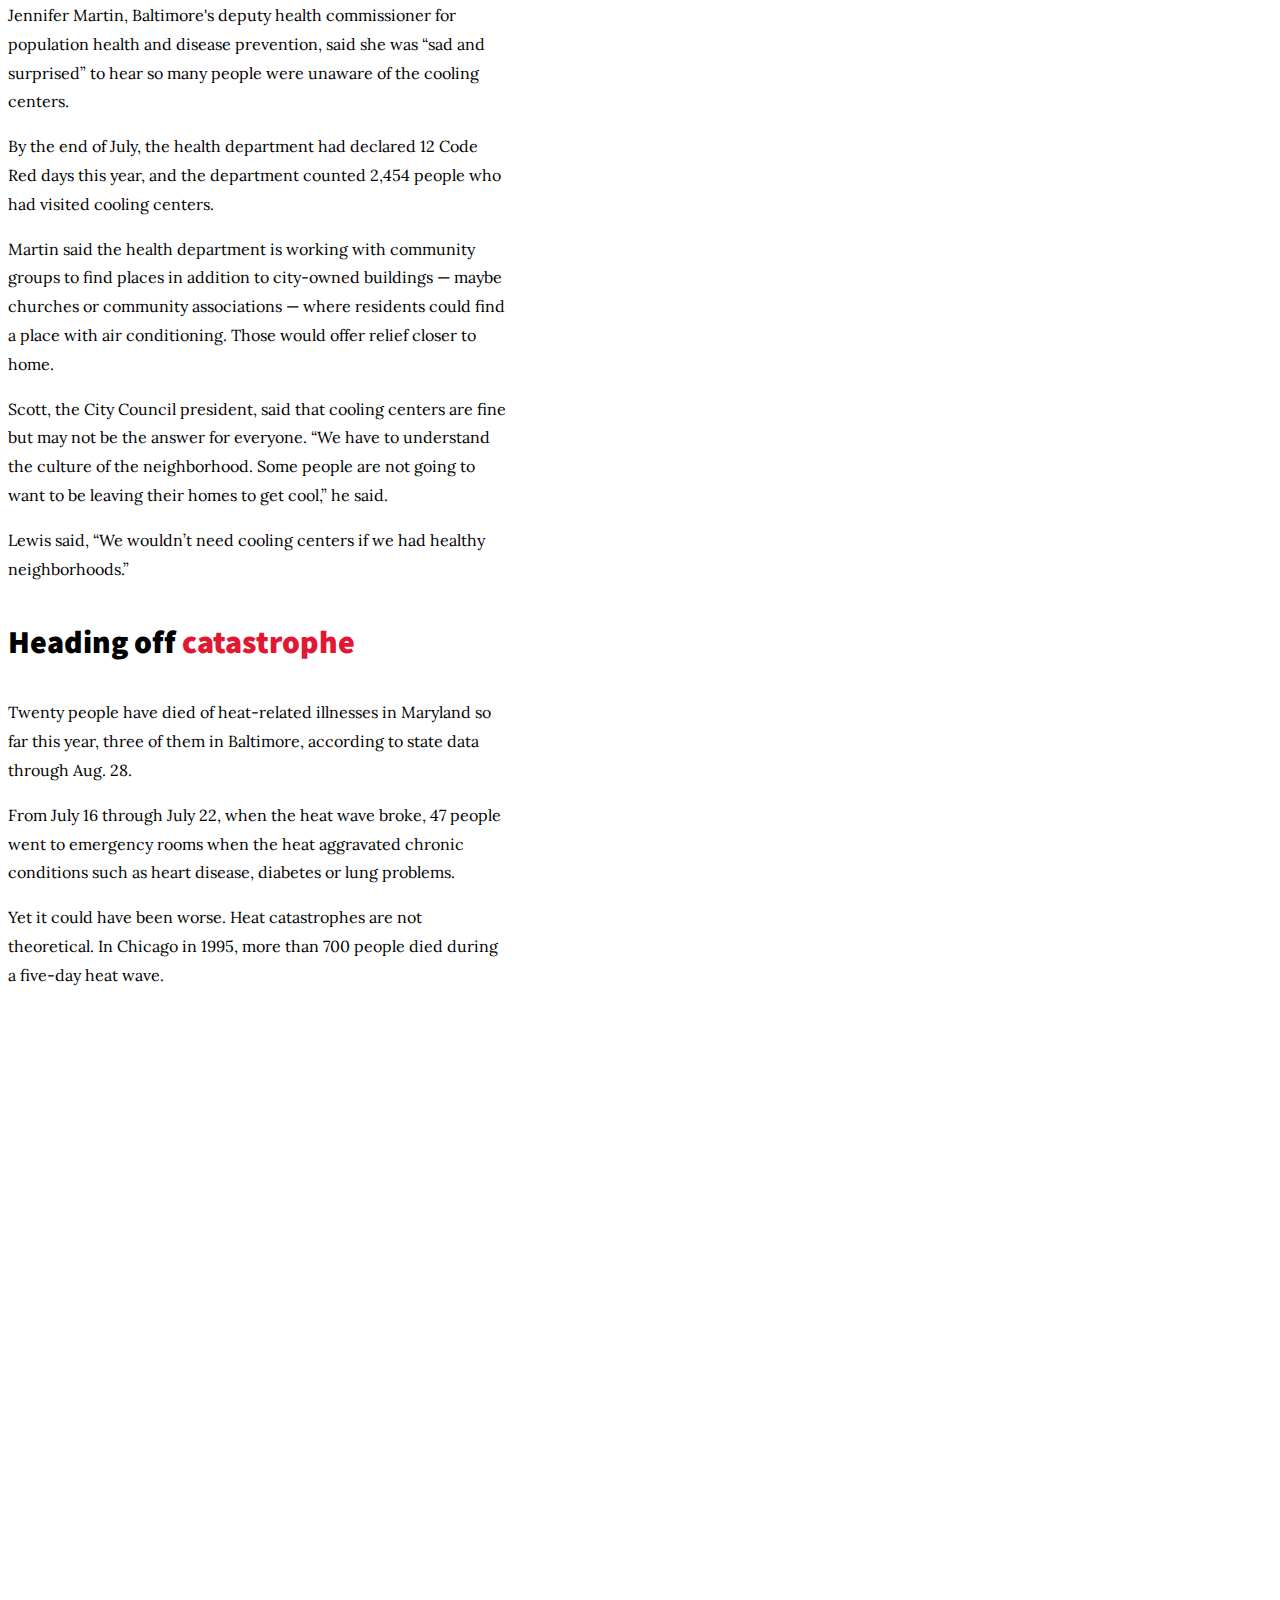
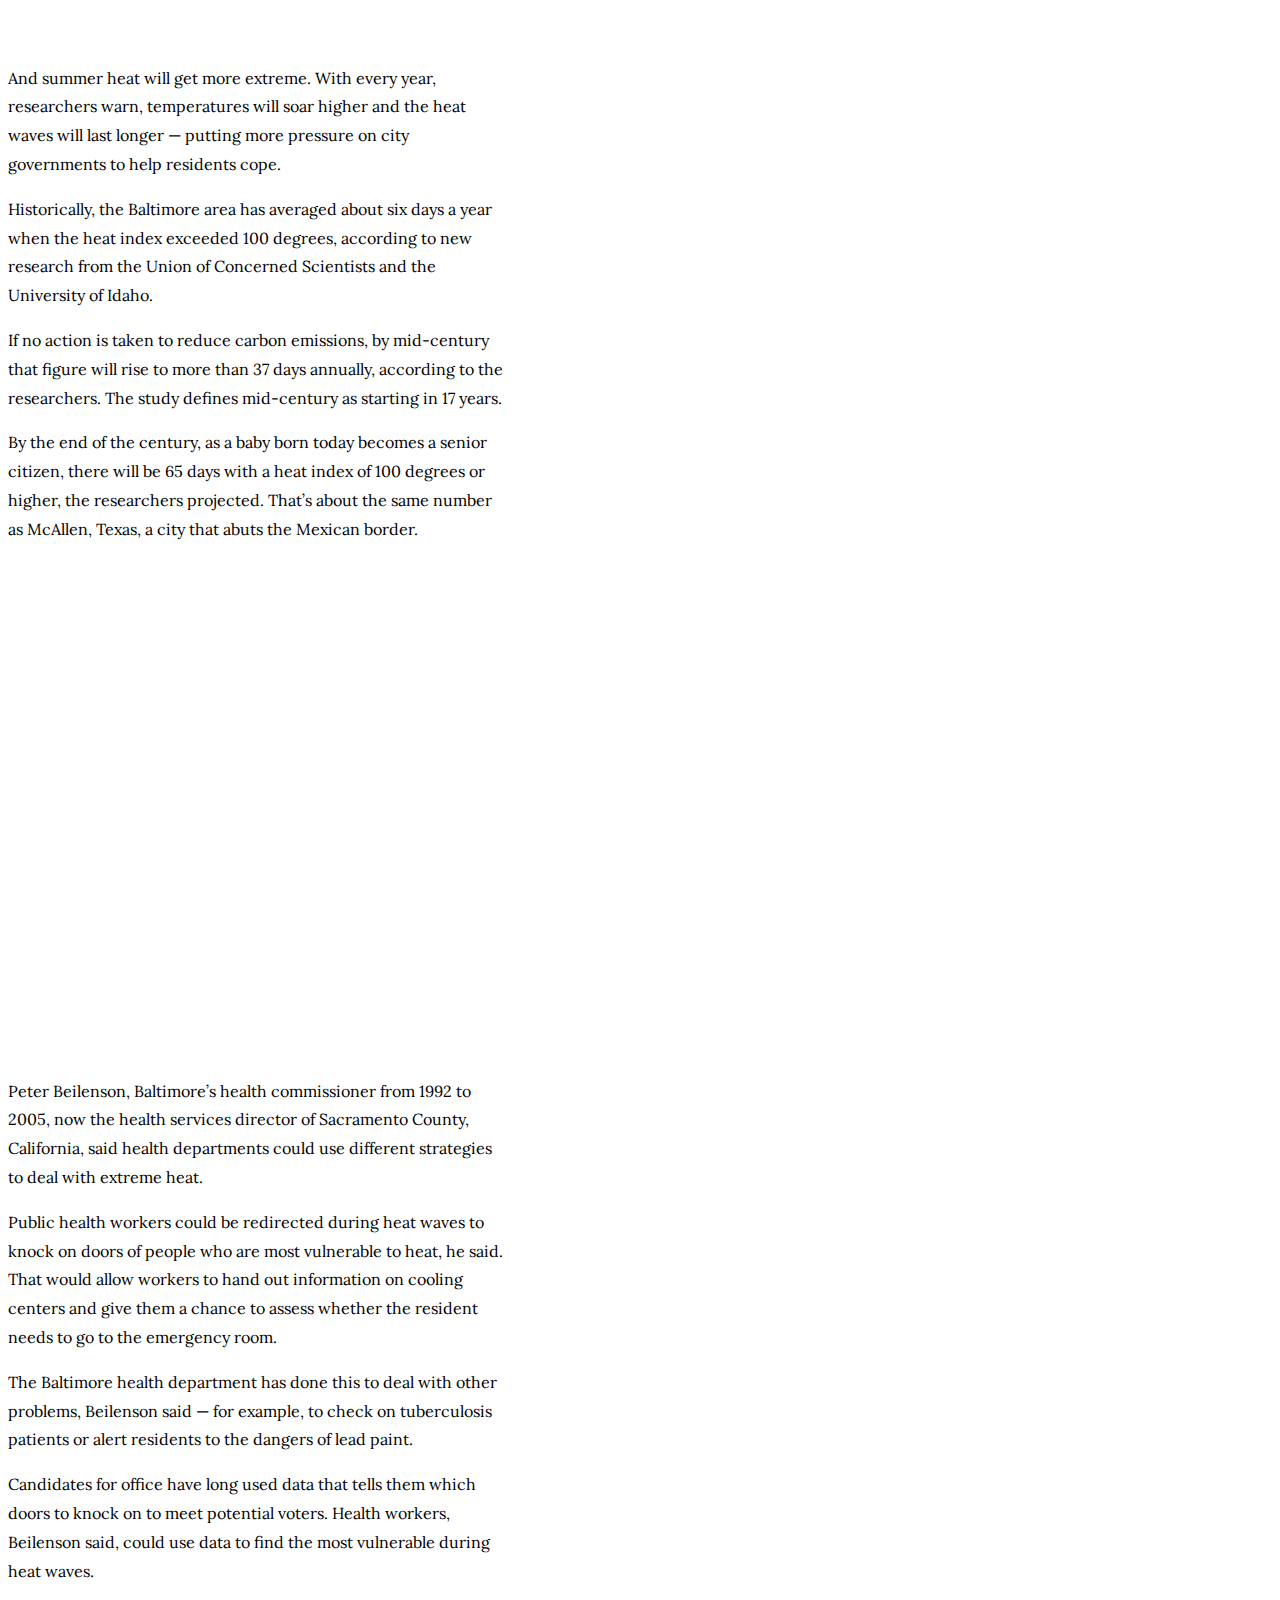
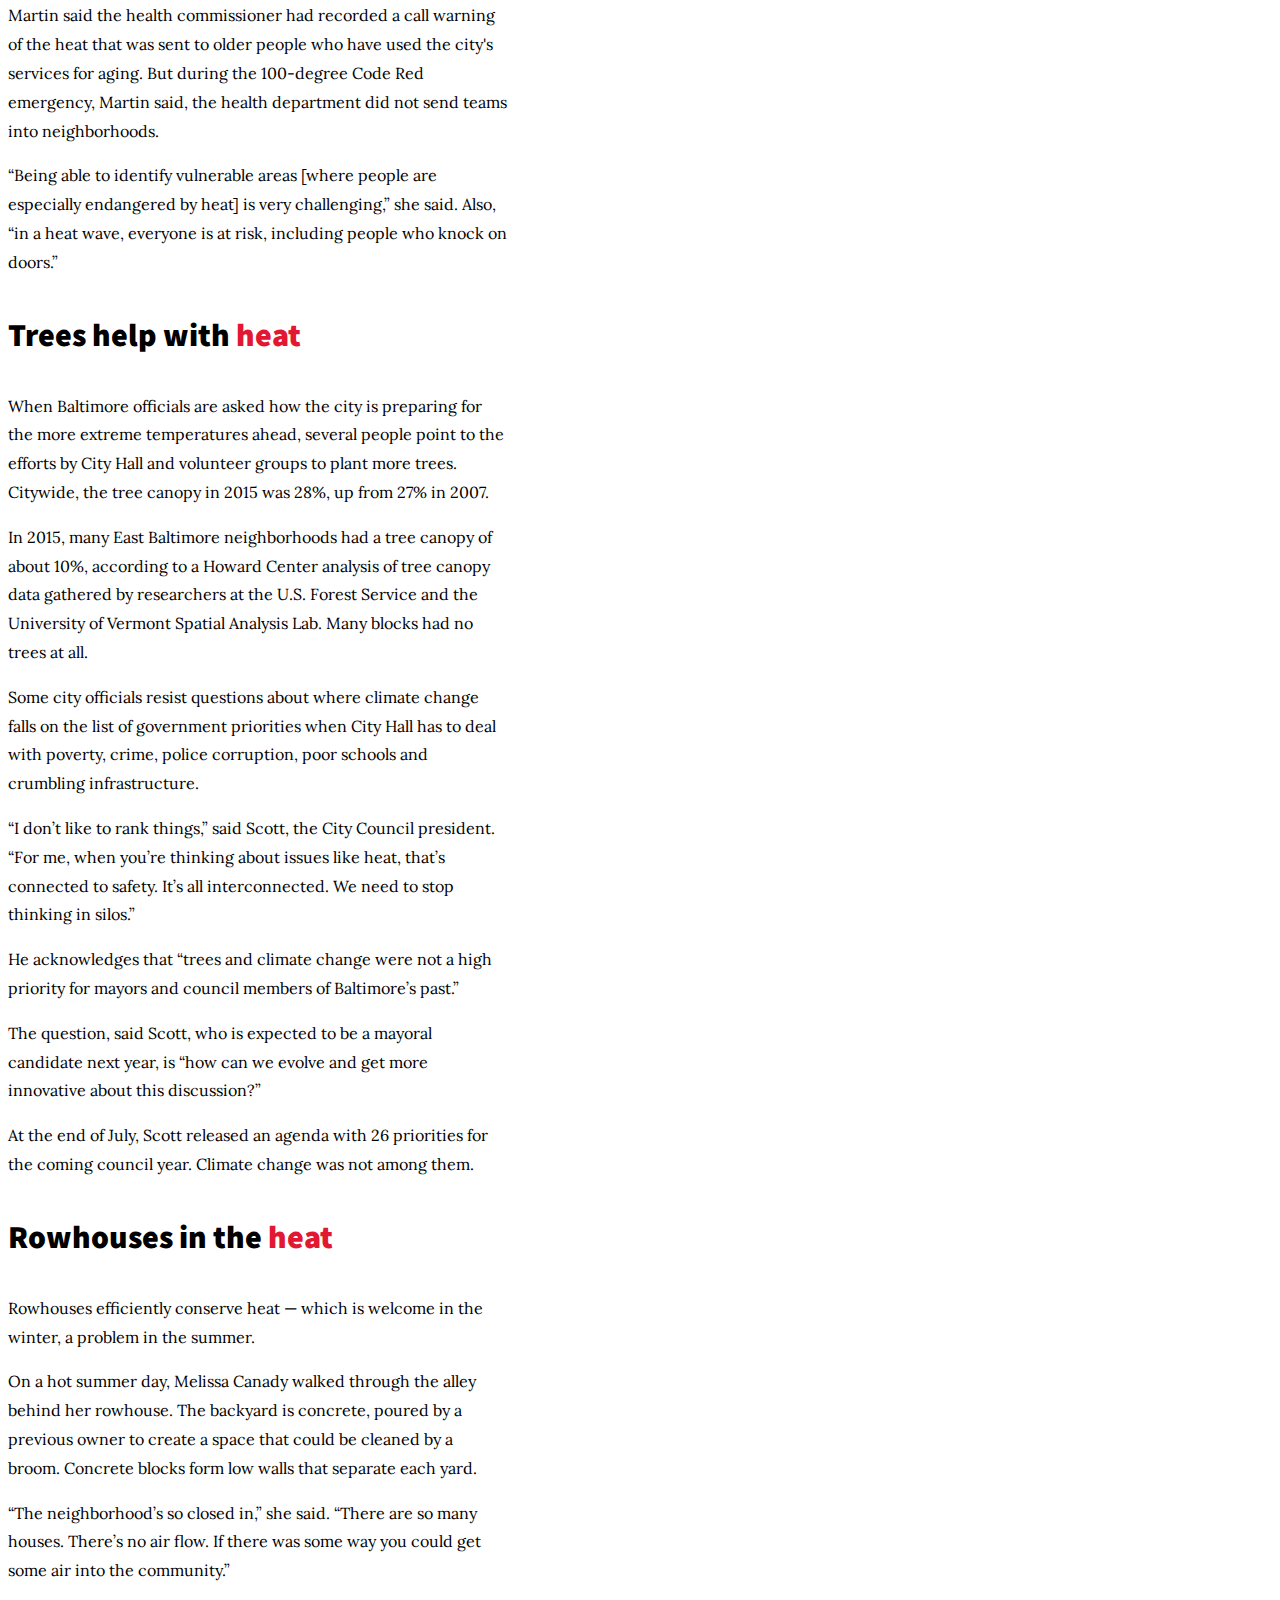
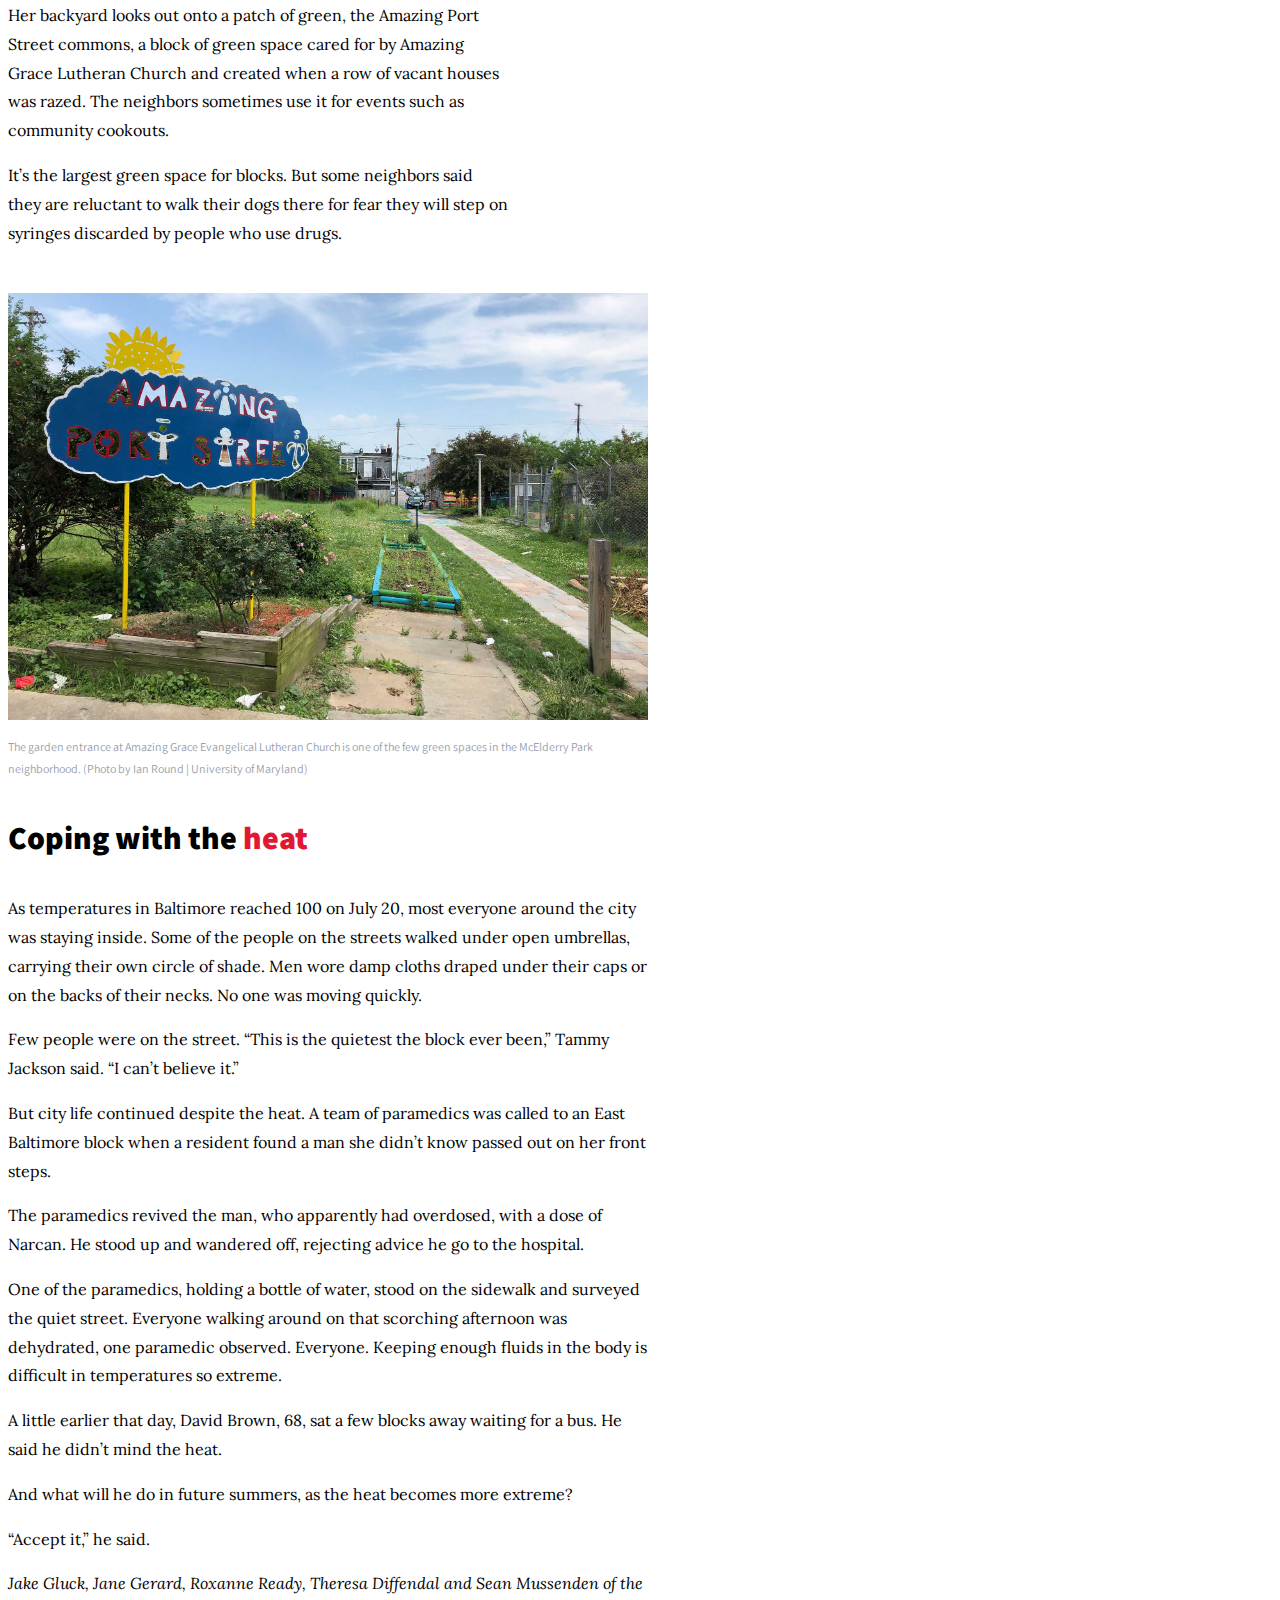
==== commit eac79566: "adds graphics, topper, disaster of a sidebar" ====
--- a/climate-crisis-story/index.html
+++ b/climate-crisis-story/index.html
@@ -13,24 +13,24 @@
   <link rel="stylesheet" type="text/css" href="style.css">
 
 <!-- Google fonts stylesheets -->
-  <!--Montserrat - sans-serif-->
+  <!--Assistant - sans-serif-->
   <link rel="preconnect" href="https://fonts.googleapis.com">
   <link rel="preconnect" href="https://fonts.gstatic.com" crossorigin>
-  <link href="https://fonts.googleapis.com/css2?family=Montserrat:wght@300;400;500;700;900&display=swap" rel="stylesheet">
-
-  <!--Source Serif Pro - serif-->
+  <link href="https://fonts.googleapis.com/css2?family=Assistant:wght@200;300;400;500;600;700;800&display=swap" rel="stylesheet">
+
+  <!--Lora - serif-->
   <link rel="preconnect" href="https://fonts.googleapis.com">
   <link rel="preconnect" href="https://fonts.gstatic.com" crossorigin>
-  <link href="https://fonts.googleapis.com/css2?family=Source+Serif+Pro:wght@200;300;400;600;700;900&display=swap" rel="stylesheet">
+  <link href="https://fonts.googleapis.com/css2?family=Lora:ital,wght@0,400;0,500;0,600;0,700;1,400;1,500;1,600;1,700&display=swap" rel="stylesheet">
 
   </head>
   <body>
 
-<!-- commenting out Bootstrap Navbar -->
+<!-- commenting out Bootstrap Navbar
 
     <nav class="navbar navbar-expand-lg bg-dark">
       <span class="nav-top"><span class="red">Code Red</span>: Baltimore's Climate Divide
-</nav>
+</nav> -->
 
   <!-- Bootstrap Navbar end -->
 
@@ -38,29 +38,17 @@
 <!-- bootstrap grid start -->
 
 
-<!--commenting out Bootstrap JUMBOTRON
-<div class="px-4 py-5 my-5 text-center">
-  <h1 class="display-5 fw-bold">Centered hero</h1>
-  <div class="col-lg-6 mx-auto">
-    <p class="lead mb-4">Quickly design and customize responsive mobile-first sites with Bootstrap, the world's most popular front-end open source toolkit, featuring Sass variables and mixins, responsive grid system, extensive prebuilt components, and powerful JavaScript plugins.</p>
-    <div class="d-grid gap-2 d-sm-flex justify-content-sm-center">
-      <button type="button" class="btn btn-primary btn-lg px-4 gap-3">Primary button</button>
-      <button type="button" class="btn btn-outline-secondary btn-lg px-4">Secondary</button>
+<!-- Splash hero area! -->
+
+<div class="hero-container">
+
+  <div class="main-headline"><span id="hed-black">Heat</span> & <span id="hed-emphasis">Inequality</span>
+
+    <div class="subheadline">In Baltimore, the burden of rising temperatures isn’t shared
+
     </div>
+
   </div>
-</div>
-
-JUMBOTRON end-->
-
-
-<!-- Splash hero area! -->
-
-<div class="hero-container">
-  <img src="images/sonia-hug-streetview.jpg" class="hero-image" alt="Baltimore streetview">
-
-
-
-
 
 </div>
 
@@ -68,9 +56,15 @@
 
 
 <!--MAIN CONTENT DIV, responsive, gives gutters / constrains -->
+
+<img src="images/solomon-simmons.jpg" alt="Solomon Simmons in his East Baltimore home" class="story-image">
+<p class="caption">Solomon Simmons in his East Baltimore home (Photo by Amina Lampkin | University of Maryland)</p>
+
 <div class="container">
 
-<h1 id="headline">Heat and Inequality: In Baltimore, the burden of rising temperatures isn’t shared</h1>
+<div class="main-content">
+
+<h1 id="headline">In urban heat islands, climate crisis hits harder</h1>
 <p id="byline">Story by: Ian Round, Jazmin Conner, Jermaine Rowley and Sandy Banisky</p>
 
   <p>Heat radiates from the asphalt and concrete that cover the streets, the sidewalks, the alleys, even the tiny yards behind the homes in the East Baltimore neighborhood of McElderry Park. Trees are scarce. And air doesn’t move much when it comes up against block after block of rowhouses.</p>
@@ -91,10 +85,34 @@
 
   <p>More and more people, including Del. Robbyn Lewis, who represents parts of East Baltimore, are replacing the words “climate change” with stronger language.</p>
 
-<img src="images/melissa-candy.jpg" alt="Melissa Candy in a Baltimore neighborhood" class="story-image">
+</div>
+
+<div class="sidebar">
+  <p class="sidebar-header">State of the Climate 2018</p>
+  <p>The American Meteorological Society releases a State of the Climate report each summer summarizing data collected by global environmental monitoring stations around the world. In 2018, here were five key findings.</p>
+
+  <p>2018 was the fourth warmest year, behind only 2016, 2015 and 2017. Since the start of the 21st Century, every year has been hotter than the global average temperature recorded from 1981 to 2010.</p>
+
+  <p>Glaciers have continued to melt for the 30th year in a row. In 2018, approximately one meter of ice melted off the top of the average glacier.</p>
+
+  <p>Sea levels rose for the seventh year in a row. The annual mean sea level is the highest it’s been in 26 years.</p>
+
+  <p>The global average carbon dioxide concentration at Earth’s surface is the highest ever recorded according to data that goes back 800,000 years. Carbon dioxide, methane and nitrous oxide released in the atmosphere continue to increase.</p>
+
+  <p>Arctic air temperatures rose at twice the rate of the rest of the Earth with the five past years’ Arctic temperatures surpassing records since 1900.</p>
+
+  <p><i>Source: American Meteorological Society's <a href="https://www.ametsoc.org/ams/index.cfm/publications/bulletin-of-the-american-meteorological-society-bams/state-of-the-climate/">The State of the Climate in 2018</a></i></p>
+
+</div>
+
+<img src="images/melissa-candy.jpg" alt="Melissa Candy in a Baltimore neighborhood" class="story-image-full-width">
 <p class="caption">Melissa Canady says that the concrete block walls in her backyard prevent the flow of air and trap heat behind her house. (Photo by Maris Medina | University of Maryland)</p>
 
-<h2 class="chapter-headline">Urban Heat Islands</h2>
+<div class="container">
+
+  <div class="main-content">
+
+<h2 class="chapter-headline">Urban <span class="red">Heat</span> Islands</h2>
 
   <p>Cities, crowded and paved over, already feel the impact of climate change, with poorer air quality and streets, highways and bridges damaged by storms. But certain neighborhoods will continue to feel the effects of extreme temperatures more than others.</p>
 
@@ -114,6 +132,9 @@
 
   <p>This is true across the United States. In a majority of the country's most populous cities, people with lower incomes typically lived in the hottest areas, an investigation by journalists from NPR and the University of Maryland found.</p>
 
+<iframe class="chart" title="The relationship between summer temperatures and poverty in Baltimore" aria-label="Scatter Plot" id="datawrapper-chart-XYTZg" src="https://datawrapper.dwcdn.net/XYTZg/2/" scrolling="no" frameborder="0" style="width: 0; min-width: 100% !important; border: none;" height="400" data-external="1"></iframe><script type="text/javascript">!function(){"use strict";window.addEventListener("message",(function(e){if(void 0!==e.data["datawrapper-height"]){var t=document.querySelectorAll("iframe");for(var a in e.data["datawrapper-height"])for(var r=0;r<t.length;r++){if(t[r].contentWindow===e.source)t[r].style.height=e.data["datawrapper-height"][a]+"px"}}}))}();
+  </script>
+
   <p>In short, as the planet warms, the urban poor in dozens of large U.S. cities will actually experience more heat than the wealthy, simply by virtue of where they live.</p>
 
   <p>Sacoby Wilson, who studies applied environmental health as an associate professor at the University of Maryland School of Public Health, said people in low-income neighborhoods walk more, ride more buses and drive fewer cars — so they contribute less to climate change. And yet they are more vulnerable to dying in extreme heat.</p>
@@ -126,7 +147,7 @@
 
   <p>“We have to root ourselves in the reality that Baltimore for all this great history has a history of inequality and racism that we don’t like to talk about,” Baltimore City Council President Brandon M. Scott said.</p>
 
-<h2 class="chapter-headline">The Code Red weekend</h2>
+<h2 class="chapter-headline">The <span class="red">Code Red</span> weekend</h2>
 
   <p>As July’s weather emergency bore down, Baltimore’s health department put out press releases advising citizens to drink water and cut back on outdoor activities. At a Thursday press conference warning of a 100-degree weekend, the mayor told Baltimoreans to stay inside until the weather broke Monday night.</p>
 
@@ -143,6 +164,9 @@
 
   <p>In some homes, those readings showed that it was hotter inside than outside.</p>
 
+<iframe class="chart" title="Indoor and outdoor heat index during Baltimore heat wave, July 16-22, 2019" aria-label="Interactive line chart" id="datawrapper-chart-28JHJ" src="https://datawrapper.dwcdn.net/28JHJ/1/" scrolling="no" frameborder="0" style="width: 0; min-width: 100% !important; border: none;" height="400" data-external="1"></iframe><script type="text/javascript">!function(){"use strict";window.addEventListener("message",(function(e){if(void 0!==e.data["datawrapper-height"]){var t=document.querySelectorAll("iframe");for(var a in e.data["datawrapper-height"])for(var r=0;r<t.length;r++){if(t[r].contentWindow===e.source)t[r].style.height=e.data["datawrapper-height"][a]+"px"}}}))}();
+</script>
+
   <p>On the first floor of Tammy Jackson’s two-story rowhouse, the heat index registered 93 degrees at 10 p.m. on Sunday, July 21. Outside, the heat index was 9 degrees lower, 84 degrees.</p>
 
   <p>Stephanie Pingley said she won’t let her three sons — 13, 11 and 7 — play outside the home she rents in the 500 block of her street. “Drugs in the 400 block,” she said. “Drugs and alcohol in the 600 block.”</p>
@@ -151,7 +175,7 @@
 
   <p>Still, she said an air conditioner in the kitchen provides enough relief for the family during the day. She would rather stay home with the shades drawn against the heat than walk her children a mile to a cooling center.</p>
 
-<h2 class="chapter-headline">Security concerns</h2>
+<h2 class="chapter-headline"><span class="red">Security</span> concerns</h2>
 
   <p>Solomon Simmons, 70, and his neighbor Harriett Alexander said McElderry Park used to be more tightknit — “like a village,” Simmons said.</p>
 
@@ -160,9 +184,6 @@
   <p>Today, Simmons said, many of his old neighbors have died. Only about four people remain from the group of homeowners his mother met when she moved to McElderry Park in the 1980s.</p>
 
   <p>“Pride is gone,” he said.</p>
-
-<img src="images/solomon-simmons.jpg" alt="Solomon Simmons in his East Baltimore home" class="story-image">
-<p class="caption">Solomon Simmons in his East Baltimore home (Photo by Amina Lampkin | University of Maryland)</p>
 
   <p>He will not put an air-conditioning unit in a first-floor window facing the street “because of security.” He has air conditioning in his bedroom, but he’s mindful that using it costs money.</p>
 
@@ -196,7 +217,7 @@
 
   <p>Lewis said, “We wouldn’t need cooling centers if we had healthy neighborhoods.”</p>
 
-<h2 class="chapter-headline">Security concerns</h2>
+<h2 class="chapter-headline">Heading off <span class="red">catastrophe</span></h2>
 
   <p>Twenty people have died of heat-related illnesses in Maryland so far this year, three of them in Baltimore, according to state data through Aug. 28.</p>
 
@@ -204,6 +225,9 @@
 
   <p>Yet it could have been worse. Heat catastrophes are not theoretical. In Chicago in 1995, more than 700 people died during a five-day heat wave.</p>
 
+  <iframe class="chart" title="Heat-related deaths in Maryland and Baltimore" aria-label="Grouped Bars" id="datawrapper-chart-E4vpT" src="https://datawrapper.dwcdn.net/E4vpT/3/" scrolling="no" frameborder="0" style="width: 0; min-width: 100% !important; border: none;" height="558" data-external="1"></iframe><script type="text/javascript">!function(){"use strict";window.addEventListener("message",(function(e){if(void 0!==e.data["datawrapper-height"]){var t=document.querySelectorAll("iframe");for(var a in e.data["datawrapper-height"])for(var r=0;r<t.length;r++){if(t[r].contentWindow===e.source)t[r].style.height=e.data["datawrapper-height"][a]+"px"}}}))}();
+  </script>
+
   <p>And summer heat will get more extreme. With every year, researchers warn, temperatures will soar higher and the heat waves will last longer — putting more pressure on city governments to help residents cope.</p>
 
   <p>Historically, the Baltimore area has averaged about six days a year when the heat index exceeded 100 degrees, according to new research from the Union of Concerned Scientists and the University of Idaho.</p>
@@ -212,6 +236,8 @@
 
   <p>By the end of the century, as a baby born today becomes a senior citizen, there will be 65 days with a heat index of 100 degrees or higher, the researchers projected. That’s about the same number as McAllen, Texas, a city that abuts the Mexican border.</p>
 
+<iframe class="chart" title="Projected number of extreme heat events in Maryland for the year 2040" aria-label="Map" id="datawrapper-chart-fv1oo" src="https://datawrapper.dwcdn.net/fv1oo/2/" scrolling="no" frameborder="0" style="width: 0; min-width: 100% !important; border: none;" height="417" data-external="1"></iframe><script type="text/javascript">!function(){"use strict";window.addEventListener("message",(function(e){if(void 0!==e.data["datawrapper-height"]){var t=document.querySelectorAll("iframe");for(var a in e.data["datawrapper-height"])for(var r=0;r<t.length;r++){if(t[r].contentWindow===e.source)t[r].style.height=e.data["datawrapper-height"][a]+"px"}}}))}();</script>
+
   <p>Peter Beilenson, Baltimore’s health commissioner from 1992 to 2005, now the health services director of Sacramento County, California, said health departments could use different strategies to deal with extreme heat.</p>
 
   <p>Public health workers could be redirected during heat waves to knock on doors of people who are most vulnerable to heat, he said. That would allow workers to hand out information on cooling centers and give them a chance to assess whether the resident needs to go to the emergency room.</p>
@@ -224,7 +250,7 @@
 
   <p>“Being able to identify vulnerable areas [where people are especially endangered by heat] is very challenging,” she said. Also, “in a heat wave, everyone is at risk, including people who knock on doors.”</p>
 
-<h2 class="chapter-headline">Trees help with heat</h2>
+<h2 class="chapter-headline">Trees help with <span class="red">heat</span></h2>
 
   <p>When Baltimore officials are asked how the city is preparing for the more extreme temperatures ahead, several people point to the efforts by City Hall and volunteer groups to plant more trees. Citywide, the tree canopy in 2015 was 28%, up from 27% in 2007.</p>
 
@@ -240,7 +266,7 @@
 
   <p>At the end of July, Scott released an agenda with 26 priorities for the coming council year. Climate change was not among them.</p>
 
-<h2 class="chapter-headline">Rowhouses in the heat</h2>
+<h2 class="chapter-headline">Rowhouses in the <span class="red">heat</span></h2>
 
   <p>Rowhouses efficiently conserve heat — which is welcome in the winter, a problem in the summer.</p>
 
@@ -251,11 +277,15 @@
   <p>Her backyard looks out onto a patch of green, the Amazing Port Street commons, a block of green space cared for by Amazing Grace Lutheran Church and created when a row of vacant houses was razed. The neighbors sometimes use it for events such as community cookouts.</p>
 
   <p>It’s the largest green space for blocks. But some neighbors said they are reluctant to walk their dogs there for fear they will step on syringes discarded by people who use drugs.</p>
+
+</div>
+
+<div class="container">
 
 <img src="images/amazing-grace-garden.jpg" alt="a green garden space in Baltimore" class="story-image">
 <p class="caption">The garden entrance at Amazing Grace Evangelical Lutheran Church is one of the few green spaces in the McElderry Park neighborhood. (Photo by Ian Round | University of Maryland)</p>
 
-<h2 class="chapter-headline">Coping with the heat</h2>
+<h2 class="chapter-headline">Coping with the <span class="red">heat</span></h2>
 
   <p>As temperatures in Baltimore reached 100 on July 20, most everyone around the city was staying inside. Some of the people on the streets walked under open umbrellas, carrying their own circle of shade. Men wore damp cloths draped under their caps or on the backs of their necks. No one was moving quickly.</p>
 
@@ -274,6 +304,9 @@
   <p>“Accept it,” he said.</p>
 
   <p><i>Jake Gluck, Jane Gerard, Roxanne Ready, Theresa Diffendal and Sean Mussenden of the University of Maryland contributed to this story. Additional information was also provided by Sean McMinn, Meg Anderson and Nora Eckert of NPR.</i></p>
+
+<!--end main-content div-->
+</div>
 
 
 <img src="images/sonia-hug-streetview.jpg" alt="an empty Baltimore street" class="story-image">
--- a/climate-crisis-story/style.css
+++ b/climate-crisis-story/style.css
@@ -1,35 +1,46 @@
 .container {
-  padding: 35px;
+  max-width: 1000px;
+  width: 80%;
+}
+
+.main-content {
+  margin-right: 300px;
 }
 
 #headline {
-  font-size: 3em;
-  font-weight: 700;
+  font-size: 2em;
+  font-weight: 800;
   text-align: center;
-  font-family: 'Montserrat', sans-serif;
+  font-family: 'Assistant', sans-serif;
+  padding: 15px 0 0 0;
 }
 
 #byline {
   font-size: 1em;
-  font-family: 'Montserrat', sans-serif;
+  font-family: 'Assistant', sans-serif;
   text-transform: uppercase;
   text-align: center;
 }
 
 /*basic body paragraphs*/
-
 p {
-  font-family: 'Source Serif Pro', serif;
+  font-family: 'Lora', serif;
   line-height: 180%;
   font-size: 1em;
 }
 
 .chapter-headline {
   font-size: 2em;
-  font-weight: 600;
+  font-weight: 800;
   text-align: left;
-  font-family: 'Montserrat', sans-serif;
+  font-family: 'Assistant', sans-serif;
   padding: 10px 0 10px 0;
+}
+
+.story-image-full-width {
+  width: 100%;
+  margin: 0 auto;
+  padding: 30px 0 0 0;
 }
 
 .story-image {
@@ -41,7 +52,7 @@
 /*image captions*/
 .caption {
   font-size: .75em;
-  font-family: 'Montserrat', sans-serif;
+  font-family: 'Assistant', sans-serif;
   text-align: left;
   color: #999FAC;
  }
@@ -50,7 +61,7 @@
    font-size: 1.5em;
    font-weight: 500;
    text-align: left;
-   font-family: 'Montserrat', sans-serif;
+   font-family: 'Assistant', sans-serif;
  }
 
 .row {
@@ -58,23 +69,19 @@
  }
 
 .footer-box {
-   background-color: #ADB2BC;
+   background-color: #e21833;
+   color:#ffffff;
    padding: 10px 0 0 0;
    margin: 50px 0 0 0;
  }
 
 .footer-text {
    font-size: .8em;
-   font-family: 'Source Serif Pro', serif;
+   font-family: 'Lora', serif;
    padding: 10px 20px 20px 10px;
    margin: 20px 20px 20px 20px;
    text-align: center;
  }
-
-iframe {
-   max-width: 100%;
-   margin: 0 auto;
-}
 
 /*for datawrapper chart*/
 .chart {
@@ -91,33 +98,94 @@
 }
 
 .red {
-  color:#f23030;
+  color:#e21833;
+}
+
+.blockquote {
+  padding: 20px 10px 20px 10px;
+  margin: 20px;
+  font-family: 'Assistant', sans-serif;
+  font-size: 2.5em;
+  font-weight: 600;
+  color: #e21833;
+}
+
+.quote-attribution {
+  font-family: 'Lora', serif;
+  font-size: .5em;
+  font-style: italic;
+  text-align: right;
+  color: #999FAC;
+}
+
+.sidebar-header {
+  font-size: 1.5em;
+  font-weight: 700;
+  font-family: 'Assistant', sans-serif;
+  text-align: center;
+}
+
+.sidebar {
+  height: auto;
+  width: 300px;
+  padding: 40px;
+  position: absolute;
+  right: 0;
+  color: #000000;
+  background-color: #999FAC;
 }
 
 /* hero/splash area */
 .hero-container {
   position: relative;
-  text-align: center;
-  color: white;
+  width: 100%;
+  background-color: #e21833;
+  margin: 0 auto;
+  padding: 20px;
+  height: 200px;
 }
 
 .hero-image {
   width:100%;
 }
 
-.blockquote {
-  border-top: 4px solid red;
-  border-bottom: 4px solid red;
-  padding: 20px 10px 20px 10px;
-  margin: 20px;
-  font-family: 'Montserrat', sans-serif;
-  font-size: 2.5em;
+.main-headline {
+  font-weight: 800;
+  font-family: 'Assistant', sans-serif;
+  font-size: 6em;
+  color: #fff;
+  position: absolute;
+  top: 0;
+  right:10%;
+  left: 10%;
+  margin: 0 auto;
+  text-align: center;
+}
+
+.subheadline {
+  font-family: 'Lora', serif;
+  font-size: .25em;
+  margin: 0 auto;
+  text-align: center;
   font-weight: 500;
 }
 
-.quote-attribution {
-  font-family: 'Source Serif Pro', serif;
-  font-size: .5em;
+#hed-emphasis {
   font-style: italic;
-  text-align: right;
 }
+
+#hed-black {
+  color: #000000;
+}
+
+a:hover {
+  color:#000000;
+}
+
+a:visited {
+  color:orange;
+}
+
+a:normal {
+  color:#e21833;
+}
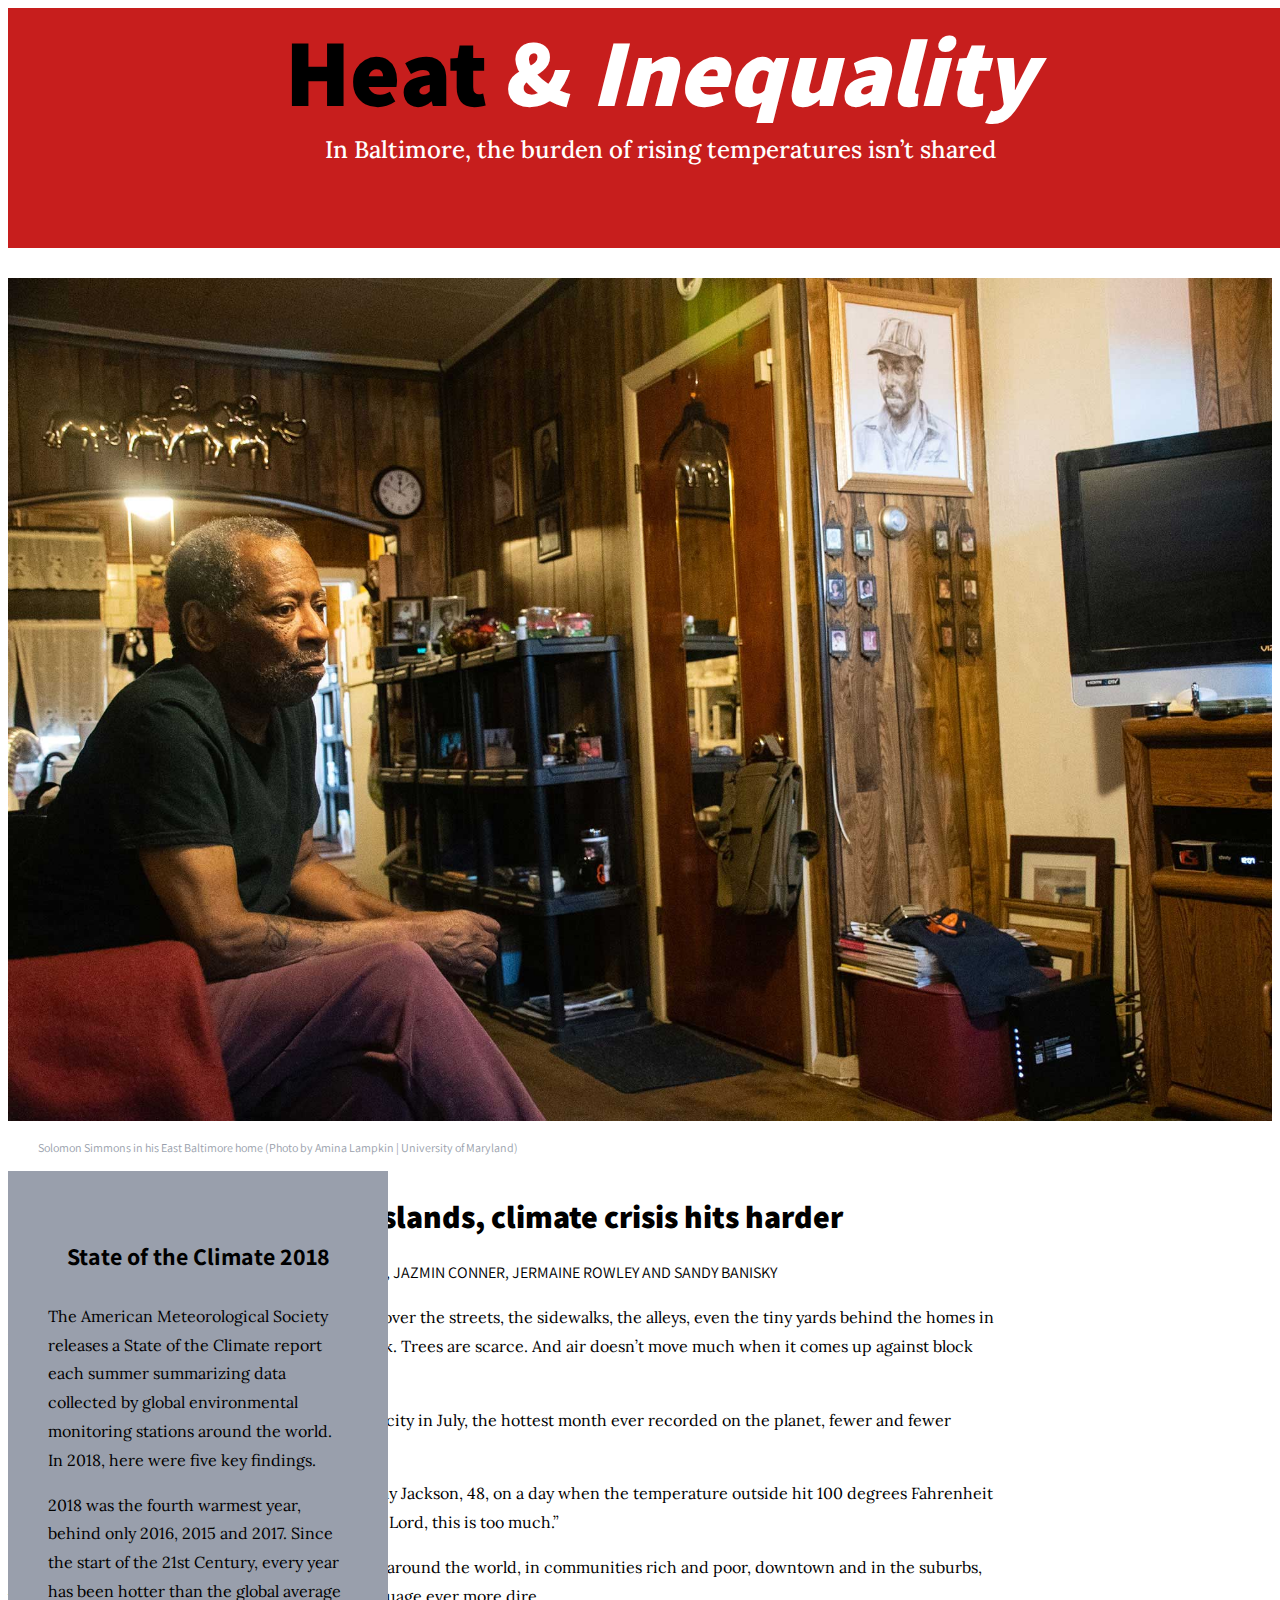
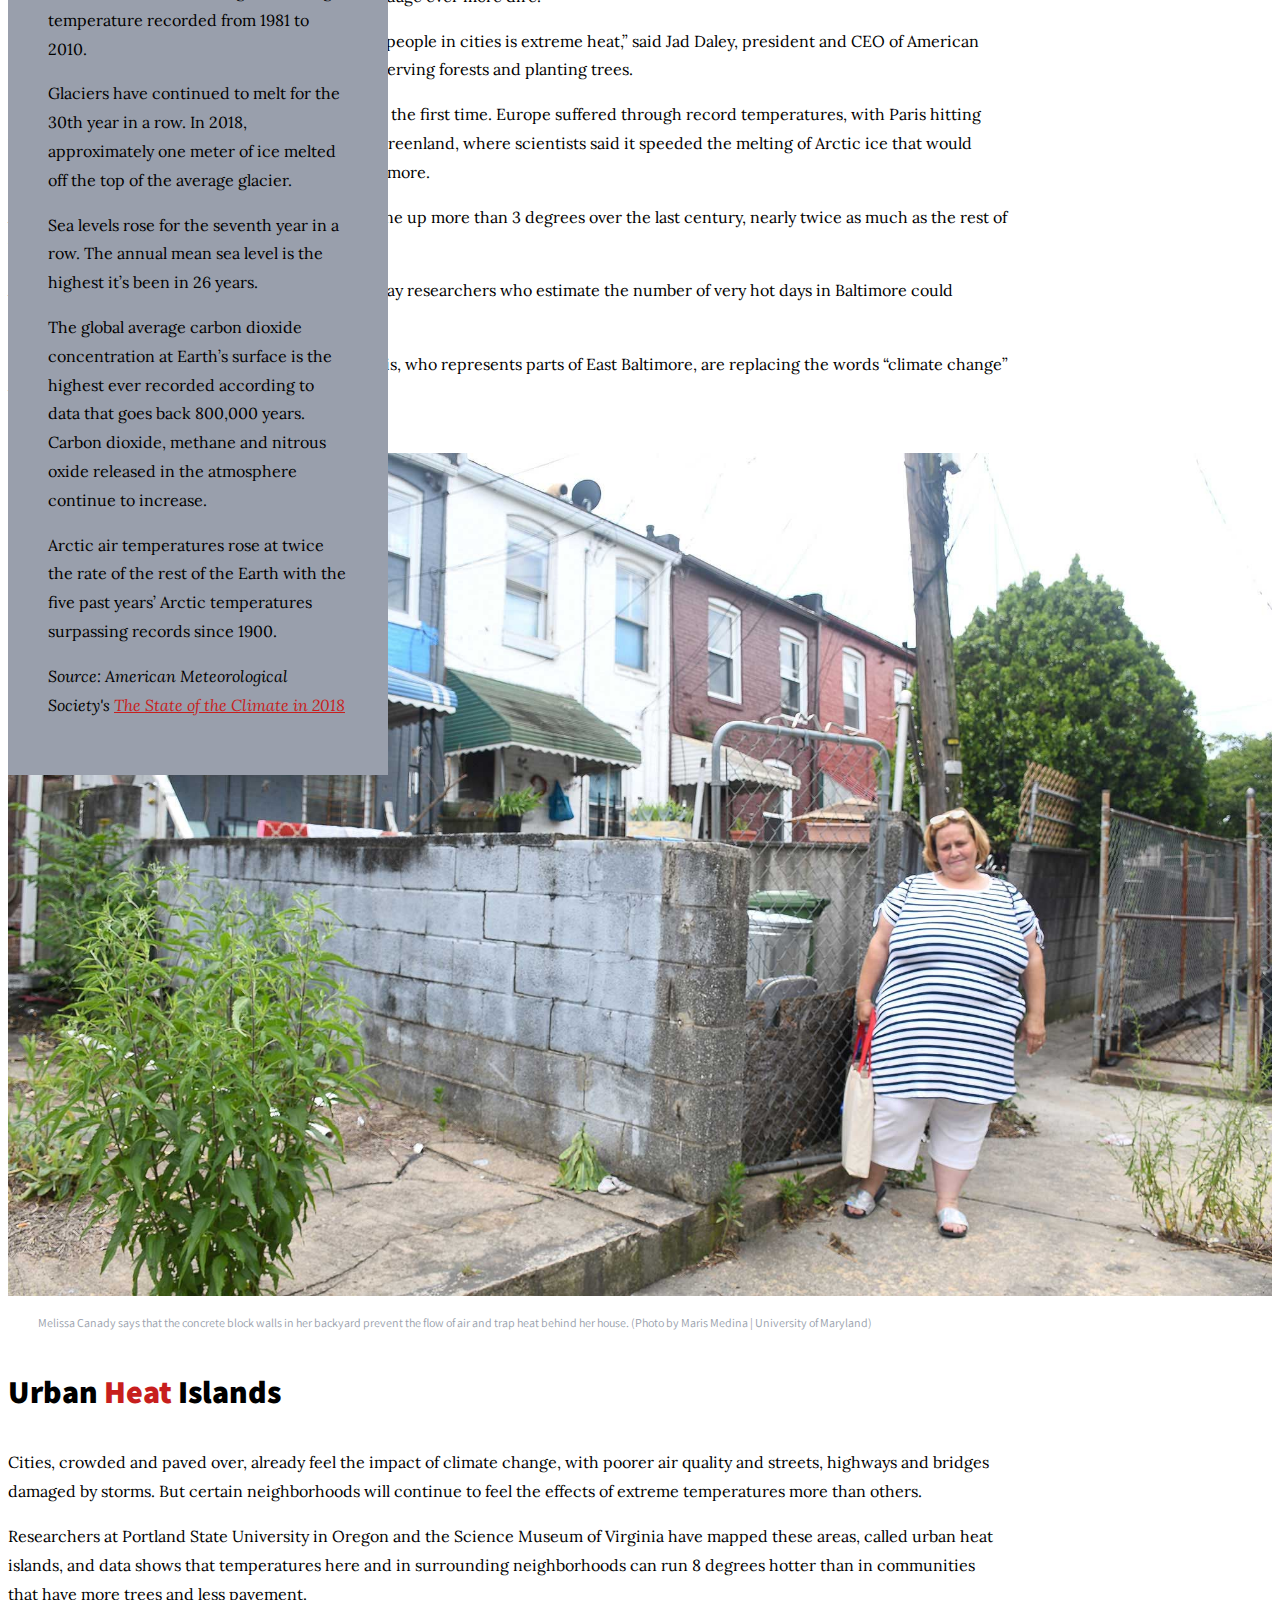
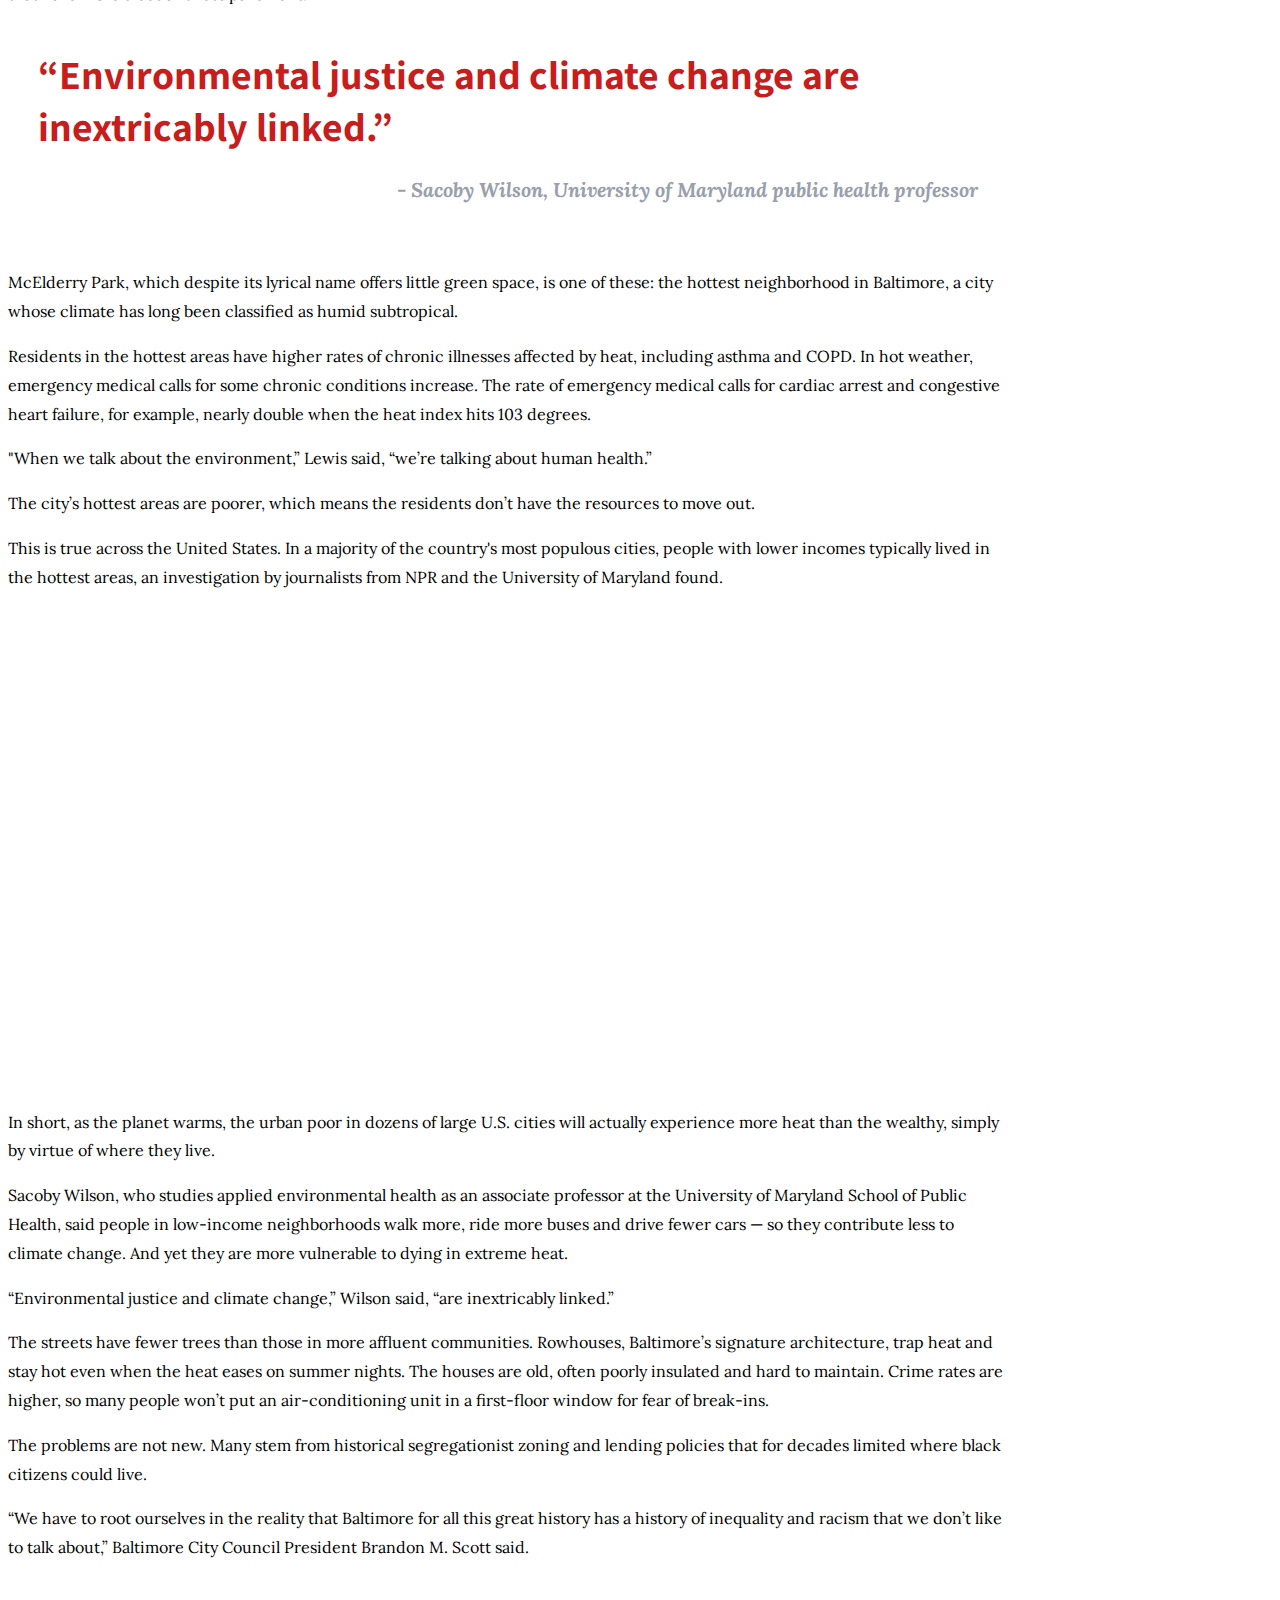
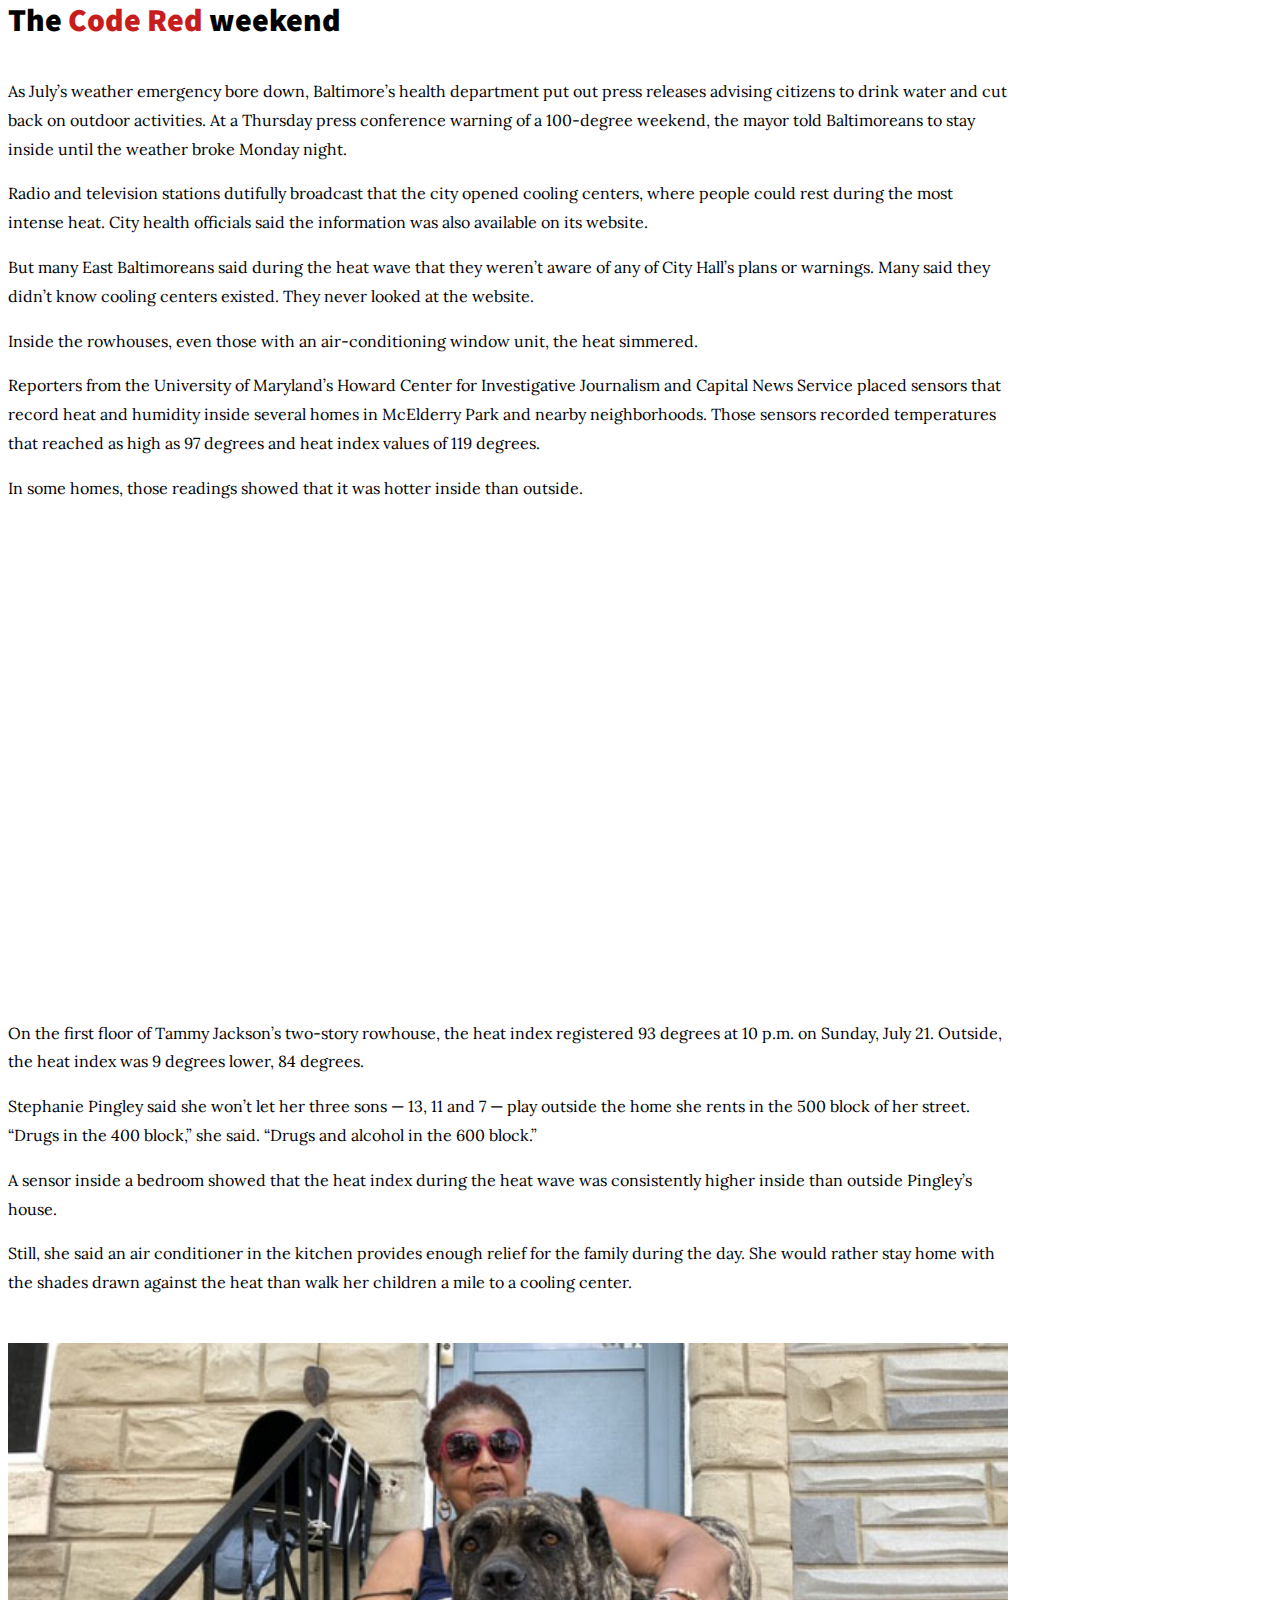
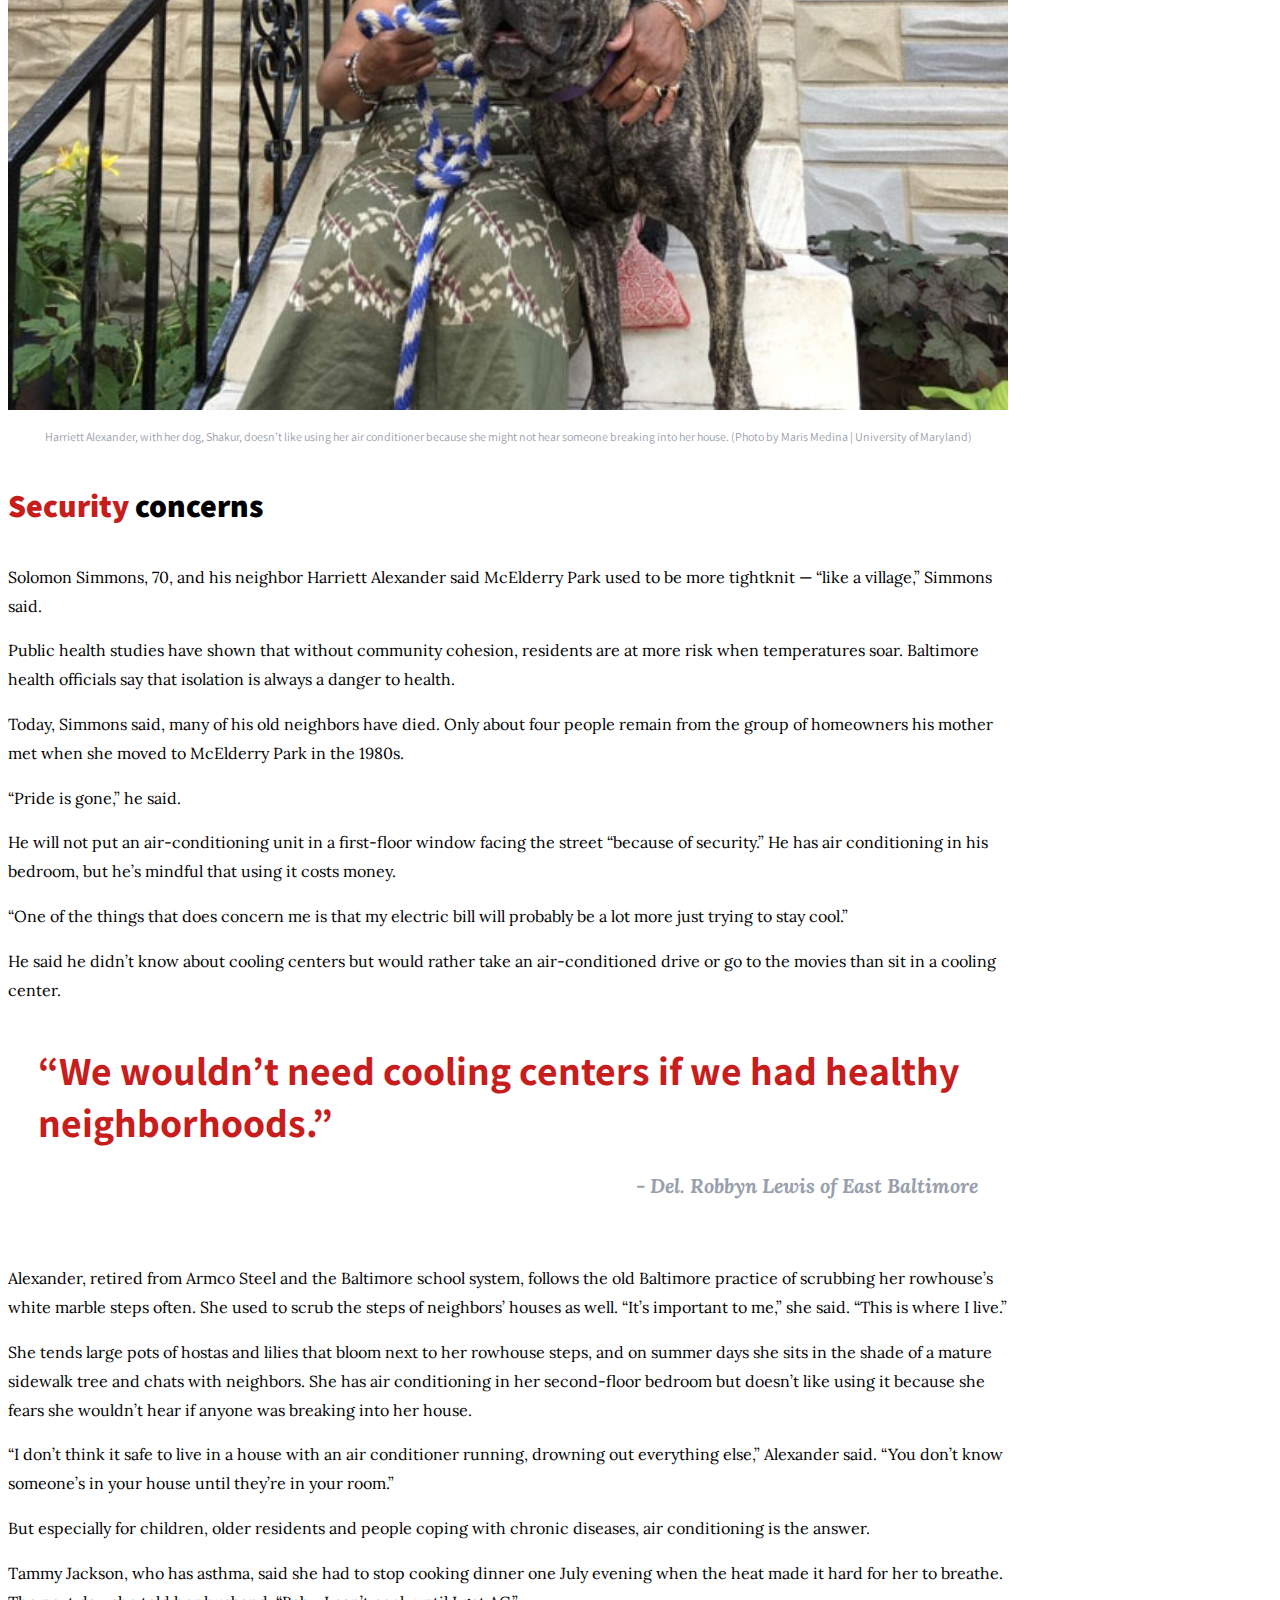
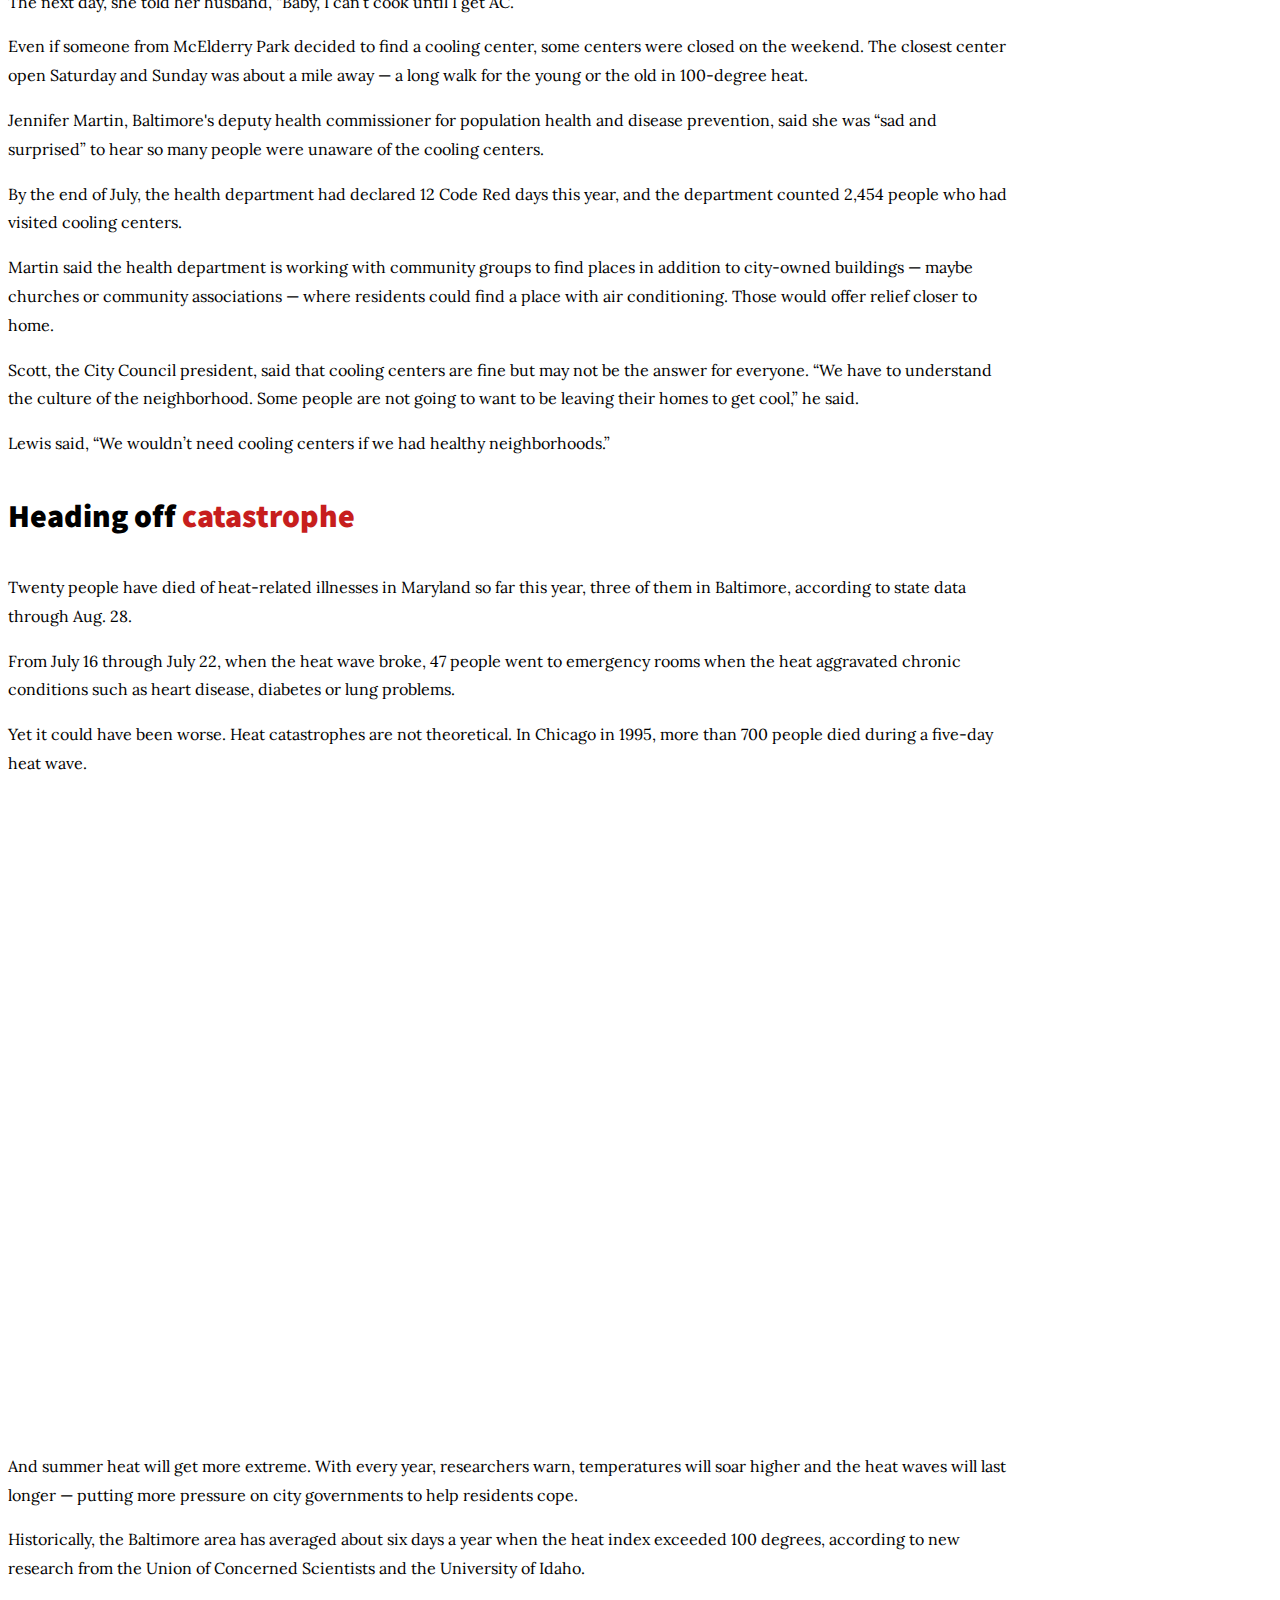
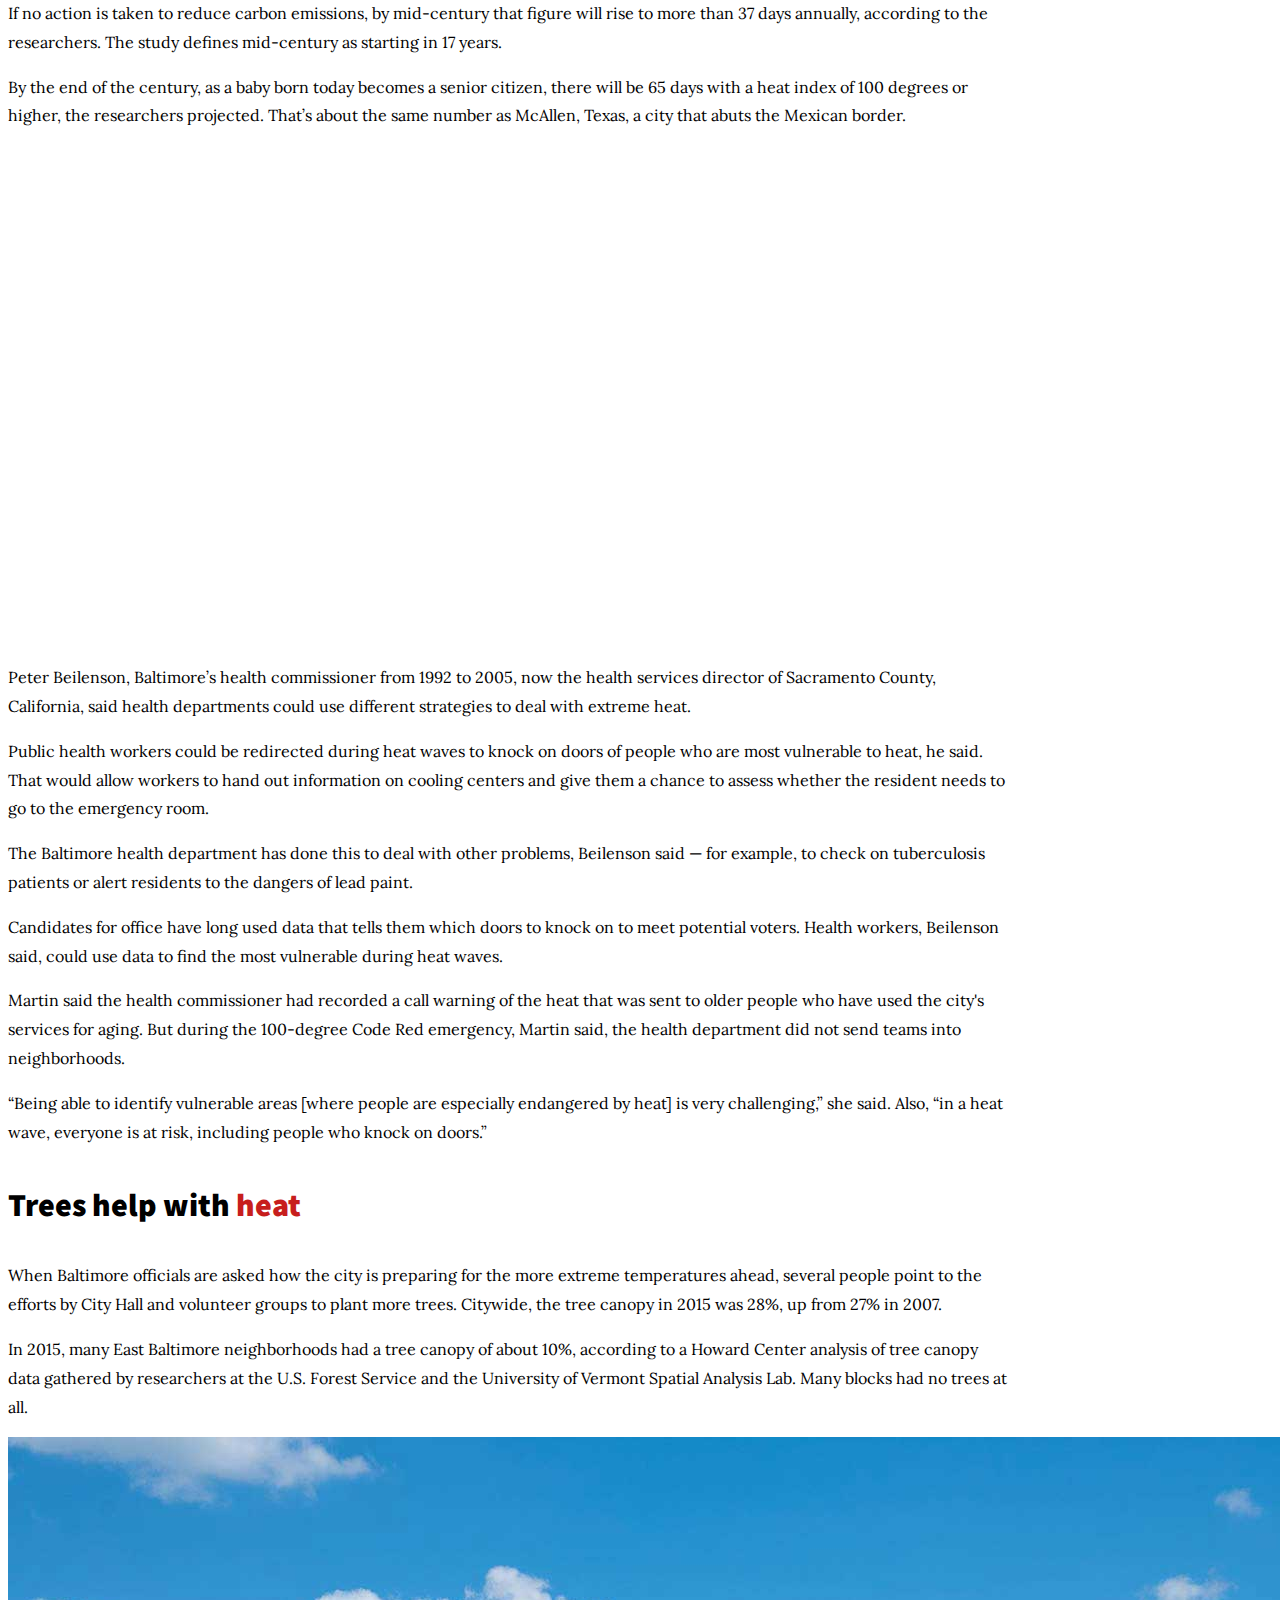
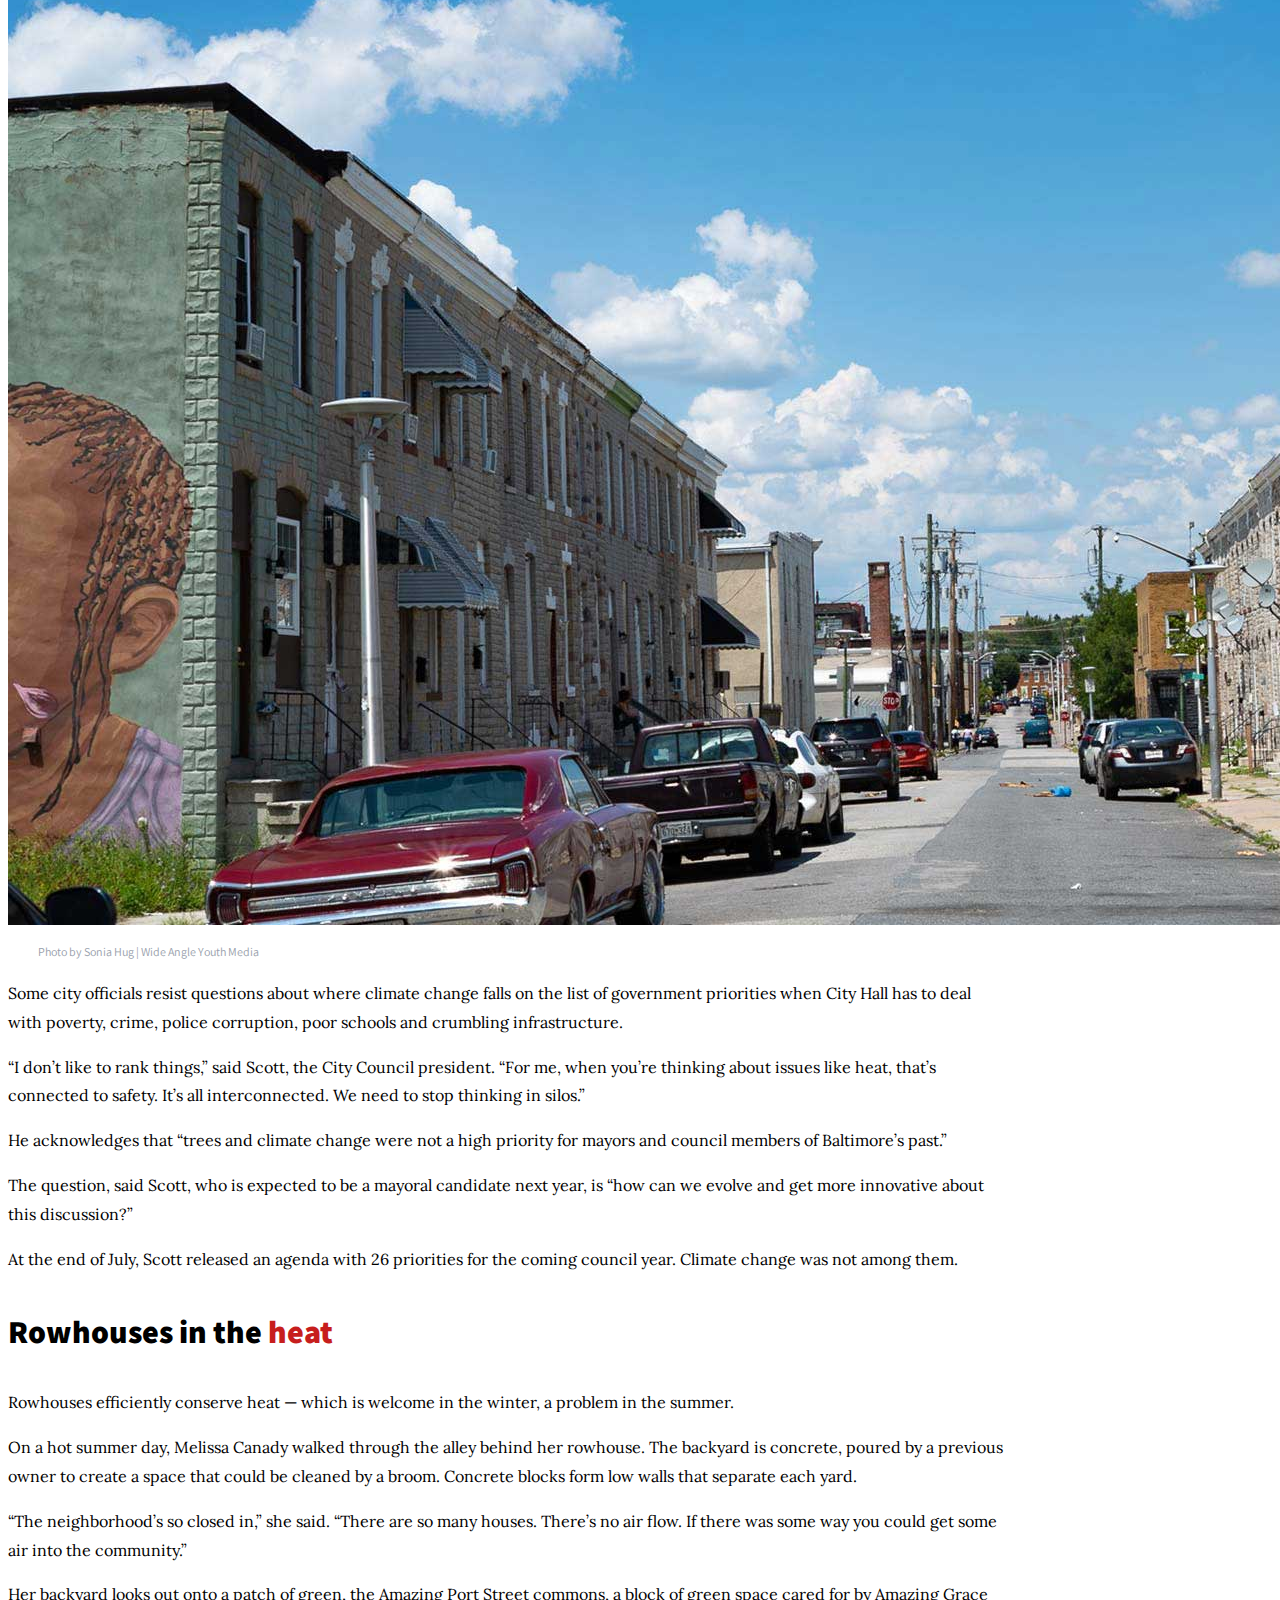
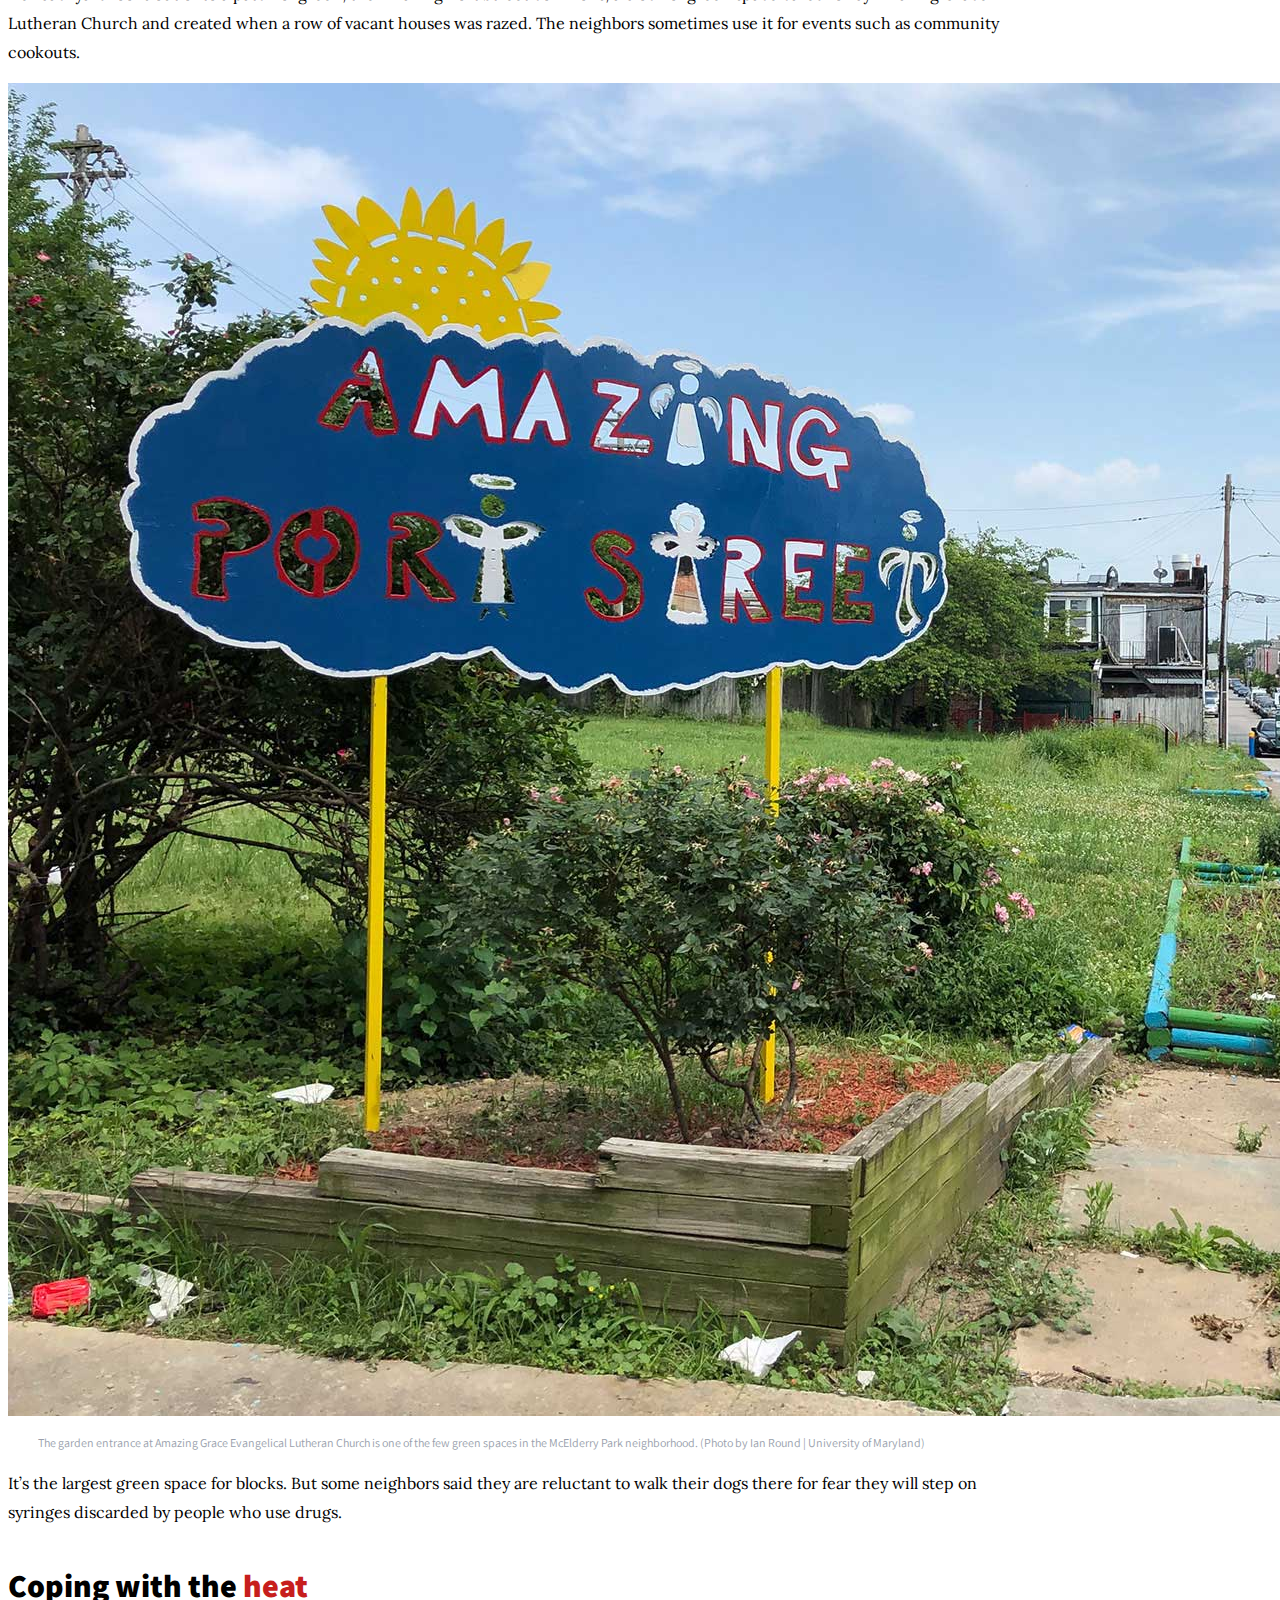
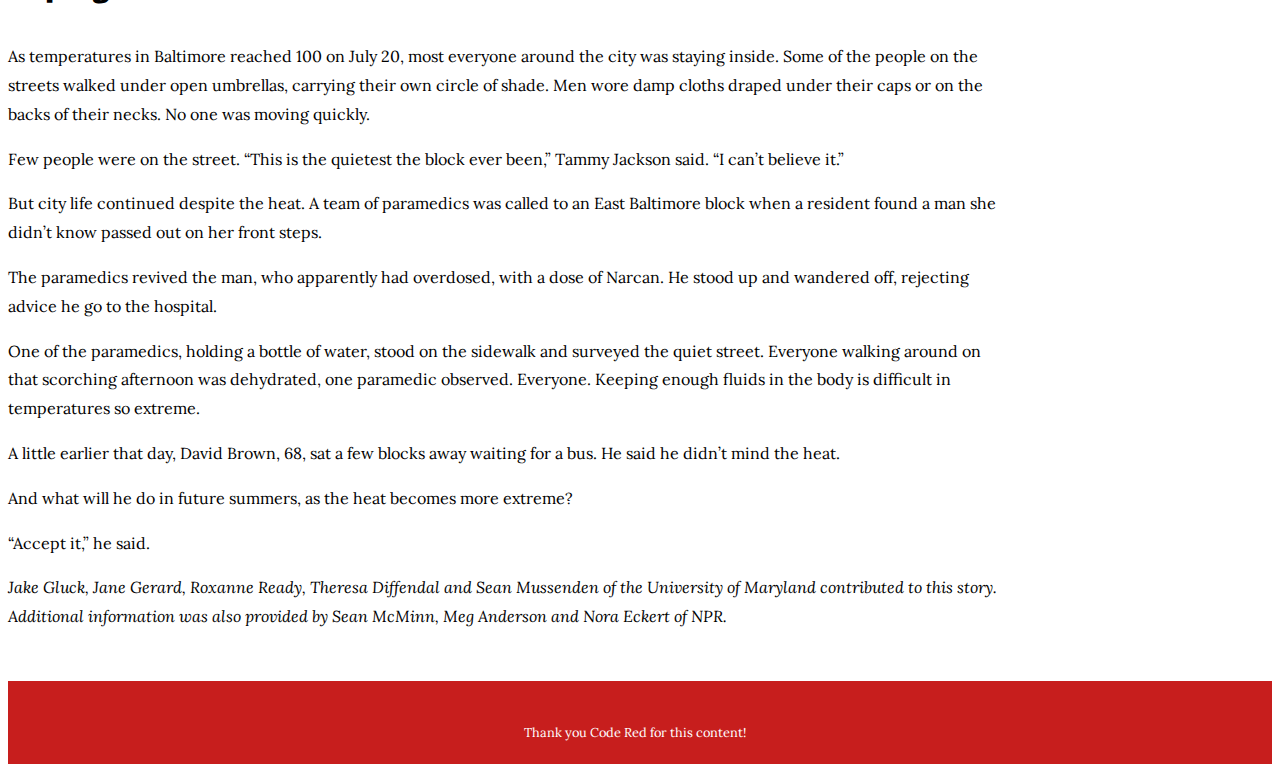
==== commit 16ddd0c2: "updates climate change project" ====
--- a/climate-crisis-story/index.html
+++ b/climate-crisis-story/index.html
@@ -52,40 +52,13 @@
 
 </div>
 
+<img src="images/solomon-simmons.jpg" alt="Solomon Simmons in his East Baltimore home" class="story-image-full-width">
+<p class="large-image-caption">Solomon Simmons in his East Baltimore home (Photo by Amina Lampkin | University of Maryland)</p>
+
 <!--end splash hero area -->
 
 
-<!--MAIN CONTENT DIV, responsive, gives gutters / constrains -->
-
-<img src="images/solomon-simmons.jpg" alt="Solomon Simmons in his East Baltimore home" class="story-image">
-<p class="caption">Solomon Simmons in his East Baltimore home (Photo by Amina Lampkin | University of Maryland)</p>
-
-<div class="container">
-
-<div class="main-content">
-
-<h1 id="headline">In urban heat islands, climate crisis hits harder</h1>
-<p id="byline">Story by: Ian Round, Jazmin Conner, Jermaine Rowley and Sandy Banisky</p>
-
-  <p>Heat radiates from the asphalt and concrete that cover the streets, the sidewalks, the alleys, even the tiny yards behind the homes in the East Baltimore neighborhood of McElderry Park. Trees are scarce. And air doesn’t move much when it comes up against block after block of rowhouses.</p>
-
-  <p>So as a dangerous 11-day heat wave tormented the city in July, the hottest month ever recorded on the planet, fewer and fewer residents were going outside.</p>
-
-  <p>“Can’t even put your head out the door,” said Tammy Jackson, 48, on a day when the temperature outside hit 100 degrees Fahrenheit and 92 degrees in her home. “This is too much. Oh Lord, this is too much.”</p>
-
-  <p>But it is going to get worse. In McElderry Park and around the world, in communities rich and poor, downtown and in the suburbs, weather disasters loom. And experts are using language ever more dire.</p>
-
-  <p>“The single greatest threat from climate change to people in cities is extreme heat,” said Jad Daley, president and CEO of American Forests, a nonprofit organization dedicated to preserving forests and planting trees.</p>
-
-  <p>In July, Anchorage, Alaska, recorded 90 degrees for the first time. Europe suffered through record temperatures, with Paris hitting 109. The heat moved across Scandinavia and into Greenland, where scientists said it speeded the melting of Arctic ice that would increase flooding in coastal cities — including Baltimore.</p>
-
-  <p>Average annual temperatures in Baltimore have gone up more than 3 degrees over the last century, nearly twice as much as the rest of the country.</p>
-
-  <p>And the planet’s warming has gained momentum, say researchers who estimate the number of very hot days in Baltimore could increase six-fold by the middle of the century.</p>
-
-  <p>More and more people, including Del. Robbyn Lewis, who represents parts of East Baltimore, are replacing the words “climate change” with stronger language.</p>
-
-</div>
+<!--sidebar -->
 
 <div class="sidebar">
   <p class="sidebar-header">State of the Climate 2018</p>
@@ -105,12 +78,39 @@
 
 </div>
 
+<!-- end of sidebar -->
+
+<!--MAIN CONTENT DIV, responsive, gives gutters / constrains -->
+
+<div class="container">
+
+<h1 id="headline">In urban heat islands, climate crisis hits harder</h1>
+<p id="byline">Story by: Ian Round, Jazmin Conner, Jermaine Rowley and Sandy Banisky</p>
+
+  <p>Heat radiates from the asphalt and concrete that cover the streets, the sidewalks, the alleys, even the tiny yards behind the homes in the East Baltimore neighborhood of McElderry Park. Trees are scarce. And air doesn’t move much when it comes up against block after block of rowhouses.</p>
+
+  <p>So as a dangerous 11-day heat wave tormented the city in July, the hottest month ever recorded on the planet, fewer and fewer residents were going outside.</p>
+
+  <p>“Can’t even put your head out the door,” said Tammy Jackson, 48, on a day when the temperature outside hit 100 degrees Fahrenheit and 92 degrees in her home. “This is too much. Oh Lord, this is too much.”</p>
+
+  <p>But it is going to get worse. In McElderry Park and around the world, in communities rich and poor, downtown and in the suburbs, weather disasters loom. And experts are using language ever more dire.</p>
+
+  <p>“The single greatest threat from climate change to people in cities is extreme heat,” said Jad Daley, president and CEO of American Forests, a nonprofit organization dedicated to preserving forests and planting trees.</p>
+
+  <p>In July, Anchorage, Alaska, recorded 90 degrees for the first time. Europe suffered through record temperatures, with Paris hitting 109. The heat moved across Scandinavia and into Greenland, where scientists said it speeded the melting of Arctic ice that would increase flooding in coastal cities — including Baltimore.</p>
+
+  <p>Average annual temperatures in Baltimore have gone up more than 3 degrees over the last century, nearly twice as much as the rest of the country.</p>
+
+  <p>And the planet’s warming has gained momentum, say researchers who estimate the number of very hot days in Baltimore could increase six-fold by the middle of the century.</p>
+
+  <p>More and more people, including Del. Robbyn Lewis, who represents parts of East Baltimore, are replacing the words “climate change” with stronger language.</p>
+
+</div>
+
 <img src="images/melissa-candy.jpg" alt="Melissa Candy in a Baltimore neighborhood" class="story-image-full-width">
-<p class="caption">Melissa Canady says that the concrete block walls in her backyard prevent the flow of air and trap heat behind her house. (Photo by Maris Medina | University of Maryland)</p>
+<p class="large-image-caption">Melissa Canady says that the concrete block walls in her backyard prevent the flow of air and trap heat behind her house. (Photo by Maris Medina | University of Maryland)</p>
 
 <div class="container">
-
-  <div class="main-content">
 
 <h2 class="chapter-headline">Urban <span class="red">Heat</span> Islands</h2>
 
@@ -157,9 +157,6 @@
 
   <p>Inside the rowhouses, even those with an air-conditioning window unit, the heat simmered.</p>
 
-<img src="images/harriett-alexander.jpg" alt="Harriett Alexander and her dog Shakur" class="story-image">
-<p class="caption">Harriett Alexander, with her dog, Shakur, doesn’t like using her air conditioner because she might not hear someone breaking into her house. (Photo by Maris Medina | University of Maryland) </p>
-
   <p>Reporters from the University of Maryland’s Howard Center for Investigative Journalism and Capital News Service placed sensors that record heat and humidity inside several homes in McElderry Park and nearby neighborhoods. Those sensors recorded temperatures that reached as high as 97 degrees and heat index values of 119 degrees.</p>
 
   <p>In some homes, those readings showed that it was hotter inside than outside.</p>
@@ -174,6 +171,9 @@
   <p>A sensor inside a bedroom showed that the heat index during the heat wave was consistently higher inside than outside Pingley’s house.</p>
 
   <p>Still, she said an air conditioner in the kitchen provides enough relief for the family during the day. She would rather stay home with the shades drawn against the heat than walk her children a mile to a cooling center.</p>
+
+  <img src="images/harriett-alexander.jpg" alt="Harriett Alexander and her dog Shakur" class="story-image-harriett">
+  <p class="smaller-image-caption">Harriett Alexander, with her dog, Shakur, doesn’t like using her air conditioner because she might not hear someone breaking into her house. (Photo by Maris Medina | University of Maryland) </p>
 
 <h2 class="chapter-headline"><span class="red">Security</span> concerns</h2>
 
@@ -256,6 +256,13 @@
 
   <p>In 2015, many East Baltimore neighborhoods had a tree canopy of about 10%, according to a Howard Center analysis of tree canopy data gathered by researchers at the U.S. Forest Service and the University of Vermont Spatial Analysis Lab. Many blocks had no trees at all.</p>
 
+</div>
+
+<img src="images/sonia-hug-streetview.jpg" alt="an empty Baltimore street" class="story-image">
+<p class="large-image-caption">Photo by Sonia Hug | Wide Angle Youth Media</p>
+
+<div class="container">
+
   <p>Some city officials resist questions about where climate change falls on the list of government priorities when City Hall has to deal with poverty, crime, police corruption, poor schools and crumbling infrastructure.</p>
 
   <p>“I don’t like to rank things,” said Scott, the City Council president. “For me, when you’re thinking about issues like heat, that’s connected to safety. It’s all interconnected. We need to stop thinking in silos.”</p>
@@ -276,15 +283,15 @@
 
   <p>Her backyard looks out onto a patch of green, the Amazing Port Street commons, a block of green space cared for by Amazing Grace Lutheran Church and created when a row of vacant houses was razed. The neighbors sometimes use it for events such as community cookouts.</p>
 
+</div>
+
+<img src="images/amazing-grace-garden.jpg" alt="a green garden space in Baltimore" class="story-image">
+<p class="large-image-caption">The garden entrance at Amazing Grace Evangelical Lutheran Church is one of the few green spaces in the McElderry Park neighborhood. (Photo by Ian Round | University of Maryland)</p>
+
+<div class="container">
+
   <p>It’s the largest green space for blocks. But some neighbors said they are reluctant to walk their dogs there for fear they will step on syringes discarded by people who use drugs.</p>
 
-</div>
-
-<div class="container">
-
-<img src="images/amazing-grace-garden.jpg" alt="a green garden space in Baltimore" class="story-image">
-<p class="caption">The garden entrance at Amazing Grace Evangelical Lutheran Church is one of the few green spaces in the McElderry Park neighborhood. (Photo by Ian Round | University of Maryland)</p>
-
 <h2 class="chapter-headline">Coping with the <span class="red">heat</span></h2>
 
   <p>As temperatures in Baltimore reached 100 on July 20, most everyone around the city was staying inside. Some of the people on the streets walked under open umbrellas, carrying their own circle of shade. Men wore damp cloths draped under their caps or on the backs of their necks. No one was moving quickly.</p>
@@ -304,14 +311,6 @@
   <p>“Accept it,” he said.</p>
 
   <p><i>Jake Gluck, Jane Gerard, Roxanne Ready, Theresa Diffendal and Sean Mussenden of the University of Maryland contributed to this story. Additional information was also provided by Sean McMinn, Meg Anderson and Nora Eckert of NPR.</i></p>
-
-<!--end main-content div-->
-</div>
-
-
-<img src="images/sonia-hug-streetview.jpg" alt="an empty Baltimore street" class="story-image">
-<p class="caption">Photo by Sonia Hug | Wide Angle Youth Media</p>
-
 
 
 <!--end of container -->
@@ -319,7 +318,7 @@
 
 <!--is this... a footer? -->
     <div class="footer-box">
-      <p class="footer-text">Footer content goes here.</p>
+      <p class="footer-text">Thank you Code Red for this content!</p>
     </footer>
 
 <!-- bootstrap grid end -->
--- a/climate-crisis-story/style.css
+++ b/climate-crisis-story/style.css
@@ -1,6 +1,5 @@
 .container {
   max-width: 1000px;
-  width: 80%;
 }
 
 .main-content {
@@ -38,23 +37,32 @@
 }
 
 .story-image-full-width {
+  max-width: 100%;
+  width:100%;
+  margin: 0 auto;
+  padding: 30px 0 0 0;
+}
+
+.story-image-harriett {
   width: 100%;
   margin: 0 auto;
   padding: 30px 0 0 0;
 }
 
-.story-image {
-  max-width: 100%;
-  margin: 0 auto;
-  padding: 30px 0 0 0;
-}
-
 /*image captions*/
-.caption {
+.large-image-caption {
   font-size: .75em;
   font-family: 'Assistant', sans-serif;
   text-align: left;
+  padding-left: 30px;
   color: #999FAC;
+ }
+
+.smaller-image-caption {
+   font-size: .75em;
+   font-family: 'Assistant', sans-serif;
+   text-align: center;
+   color: #999FAC;
  }
 
 h3 {
@@ -69,7 +77,7 @@
  }
 
 .footer-box {
-   background-color: #e21833;
+   background-color: #C71E1D;
    color:#ffffff;
    padding: 10px 0 0 0;
    margin: 50px 0 0 0;
@@ -98,7 +106,7 @@
 }
 
 .red {
-  color:#e21833;
+  color:#C71E1D;
 }
 
 .blockquote {
@@ -106,8 +114,8 @@
   margin: 20px;
   font-family: 'Assistant', sans-serif;
   font-size: 2.5em;
-  font-weight: 600;
-  color: #e21833;
+  font-weight: 700;
+  color: #C71E1D;
 }
 
 .quote-attribution {
@@ -129,9 +137,8 @@
   height: auto;
   width: 300px;
   padding: 40px;
-  position: absolute;
-  right: 0;
-  color: #000000;
+  position: fixed;
+  overflow:auto;
   background-color: #999FAC;
 }
 
@@ -139,7 +146,7 @@
 .hero-container {
   position: relative;
   width: 100%;
-  background-color: #e21833;
+  background-color: #C71E1D;
   margin: 0 auto;
   padding: 20px;
   height: 200px;
@@ -179,13 +186,29 @@
 }
 
 a:hover {
-  color:#000000;
+  background-color:#C71E1D;
+  color:#ffffff;
 }
 
 a:visited {
   color:orange;
 }
 
-a:normal {
-  color:#e21833;
-}
+a {
+  color:#C71E1D;
+}
+
+/* media queries */
+@media (max-width:950px) {
+
+   .main-headline {
+     font-size: 3em;
+   }
+}
+
+@media (max-width:950px) {
+
+   .story-image-full-width {
+     width:950px;
+   }
+}
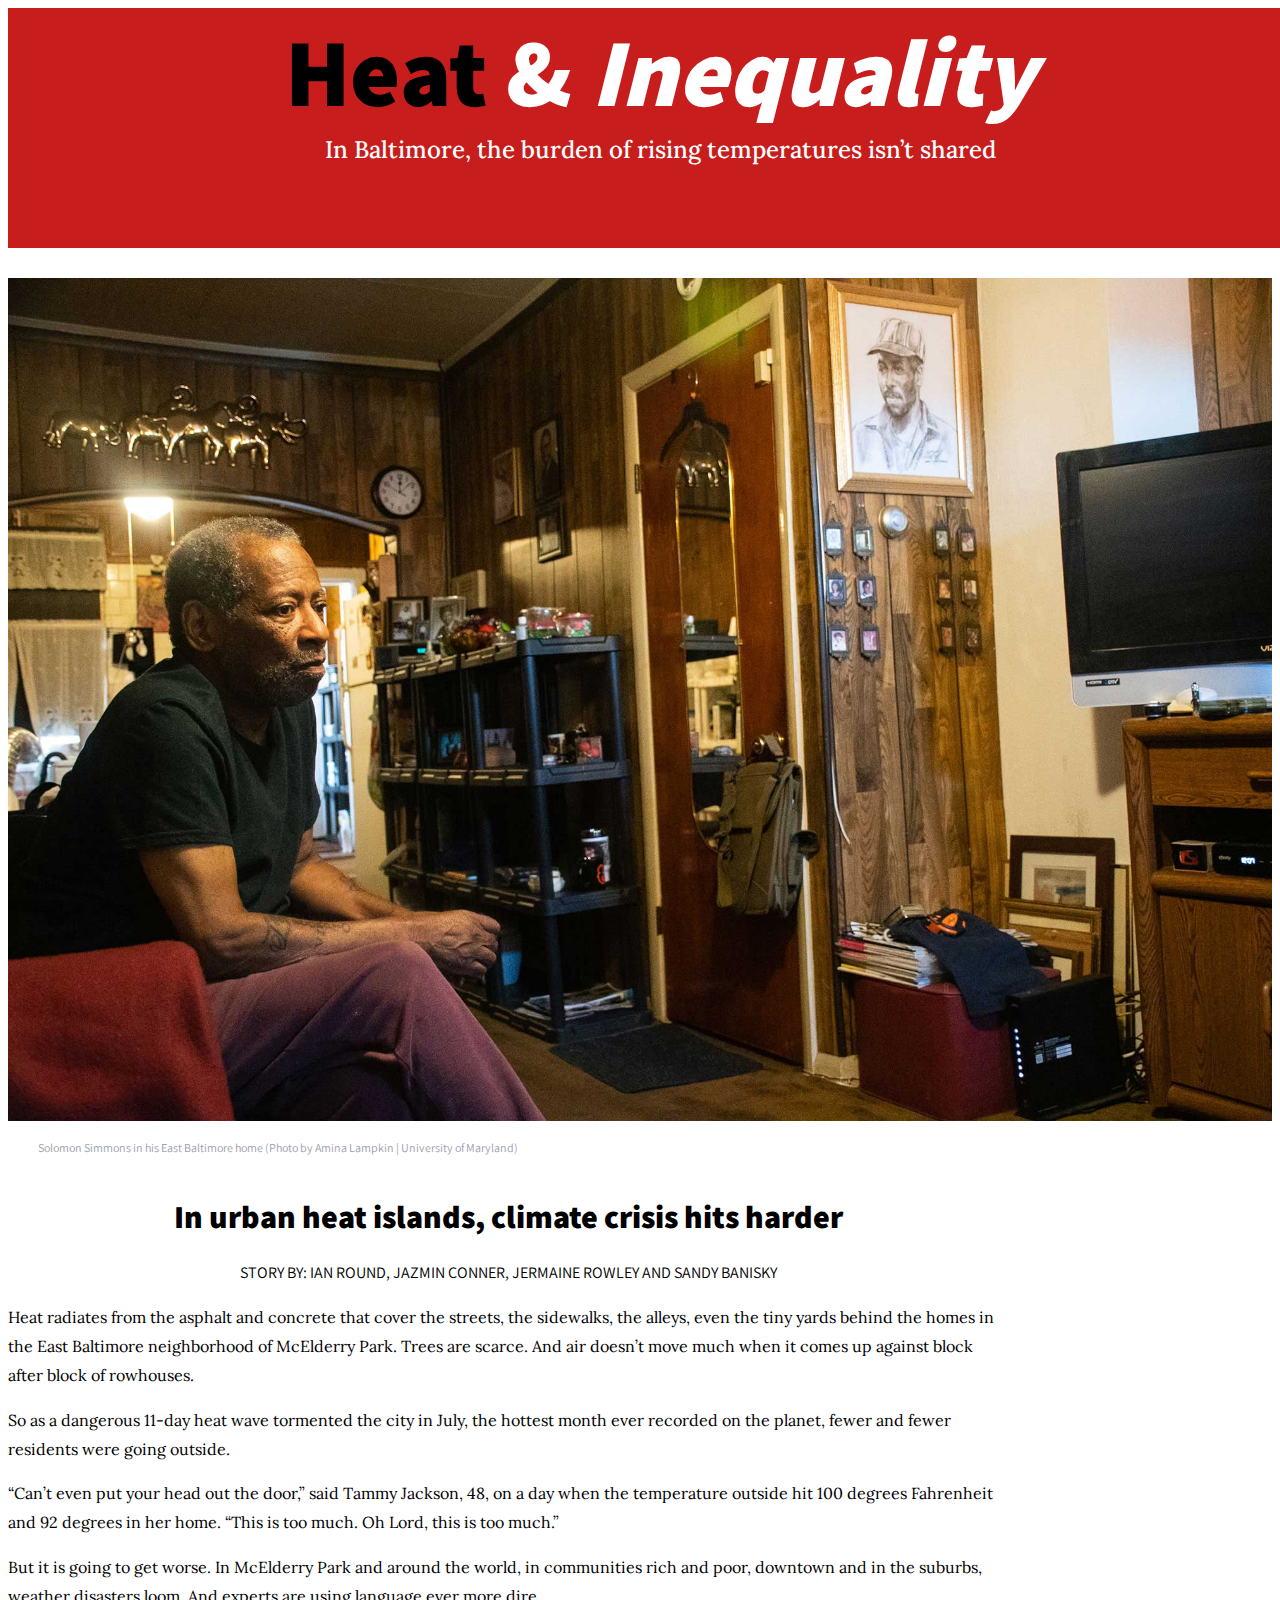
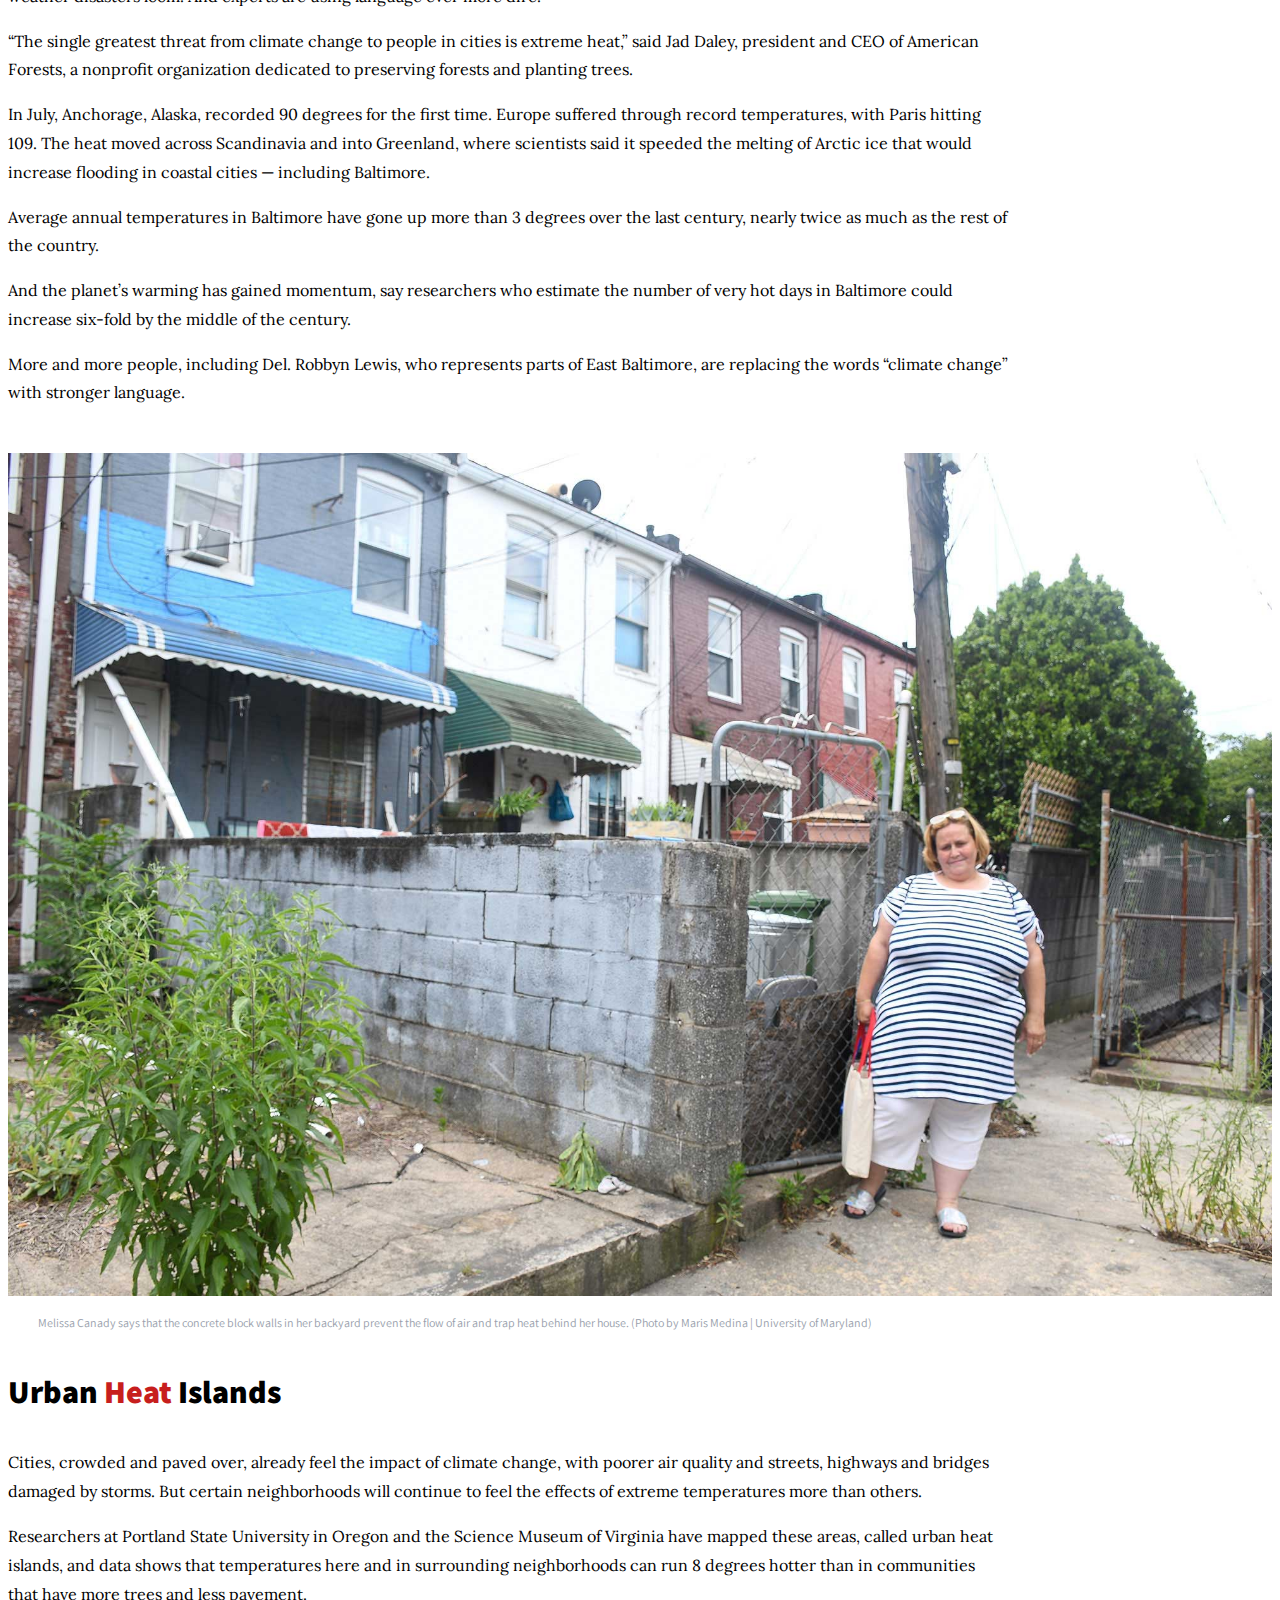
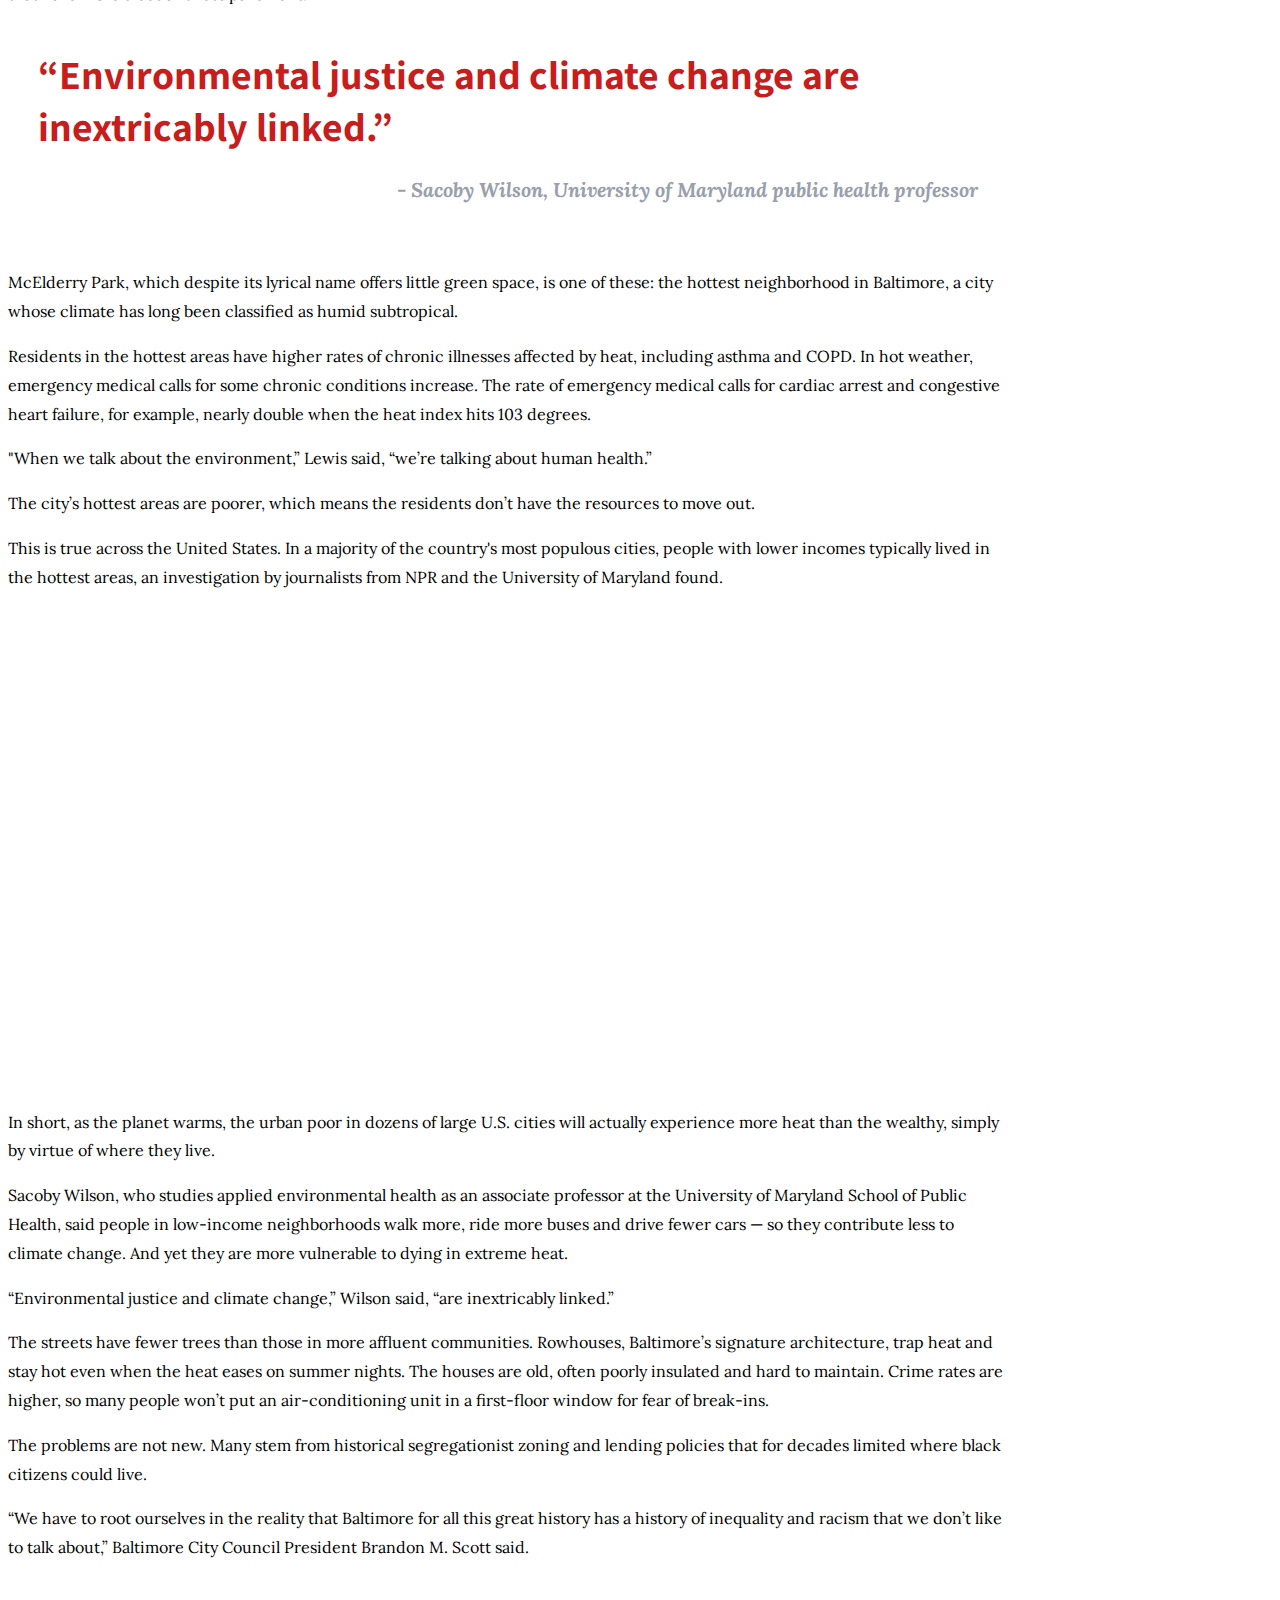
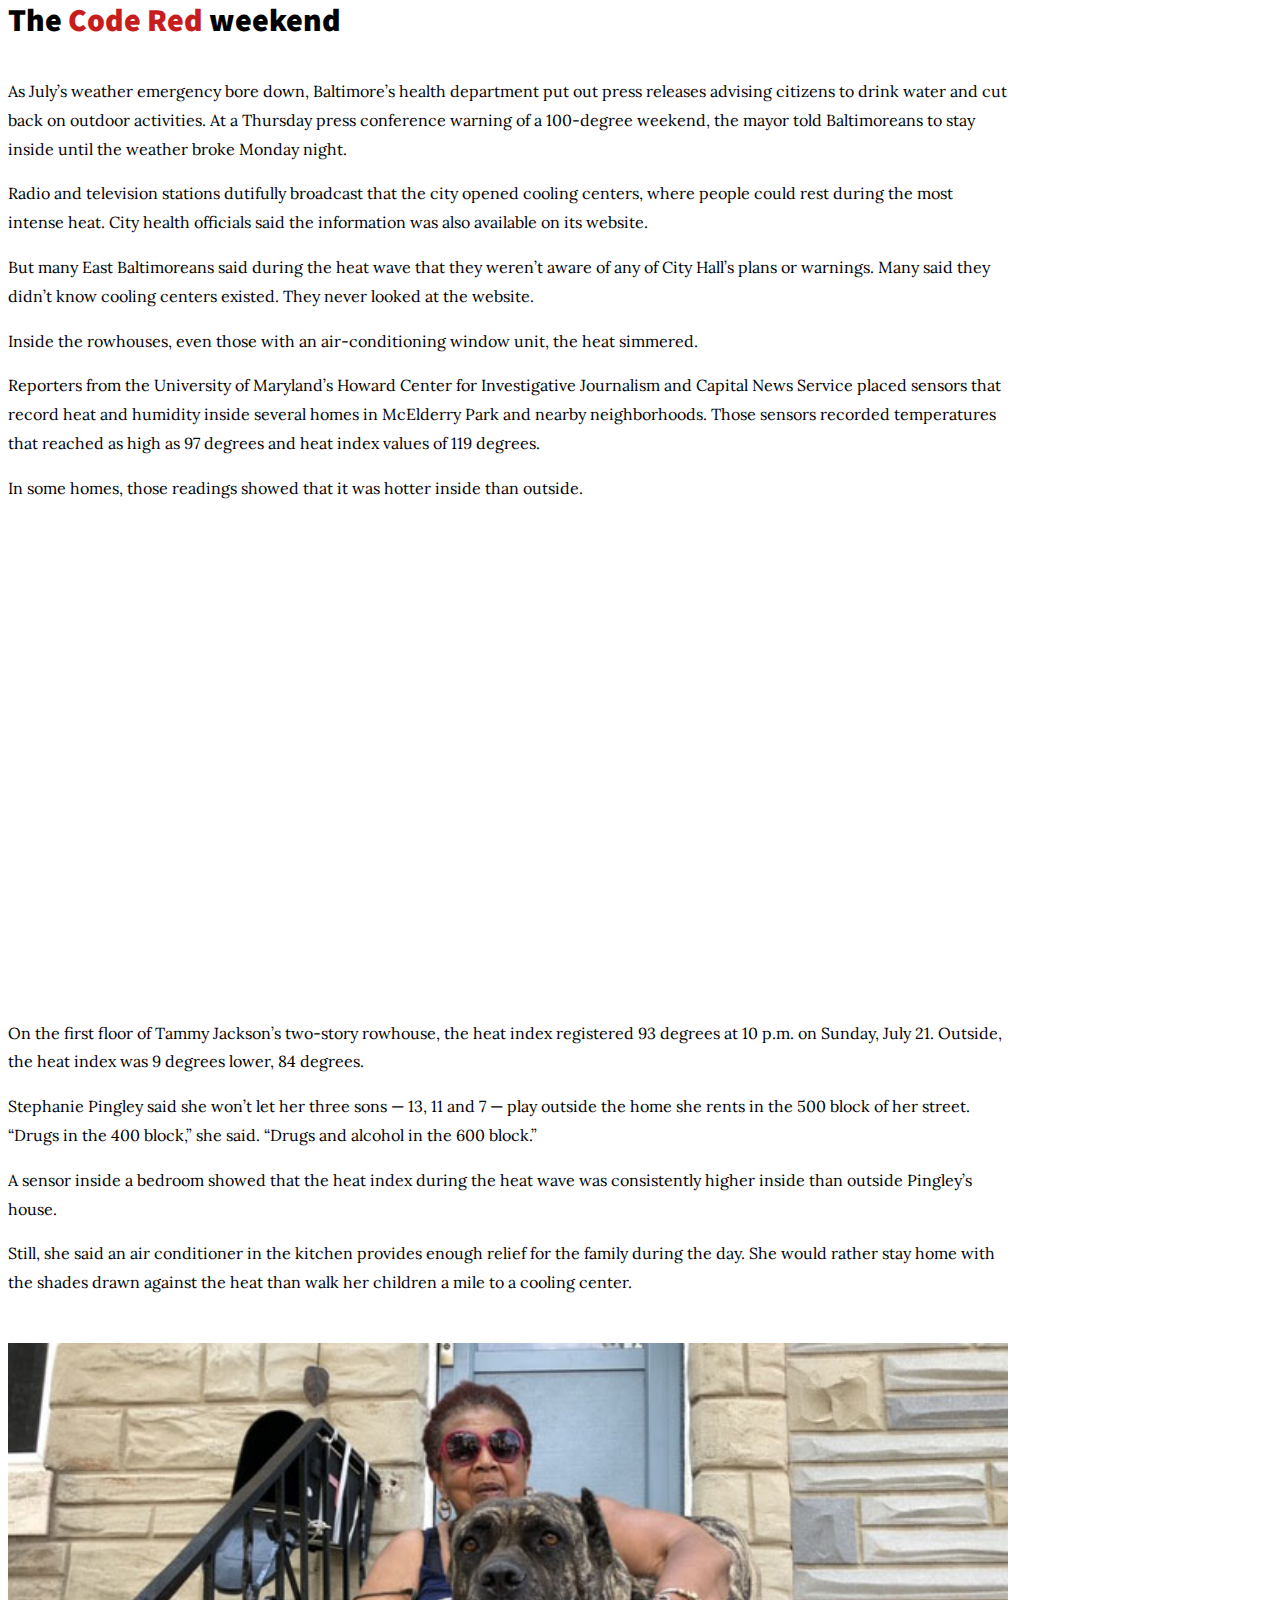
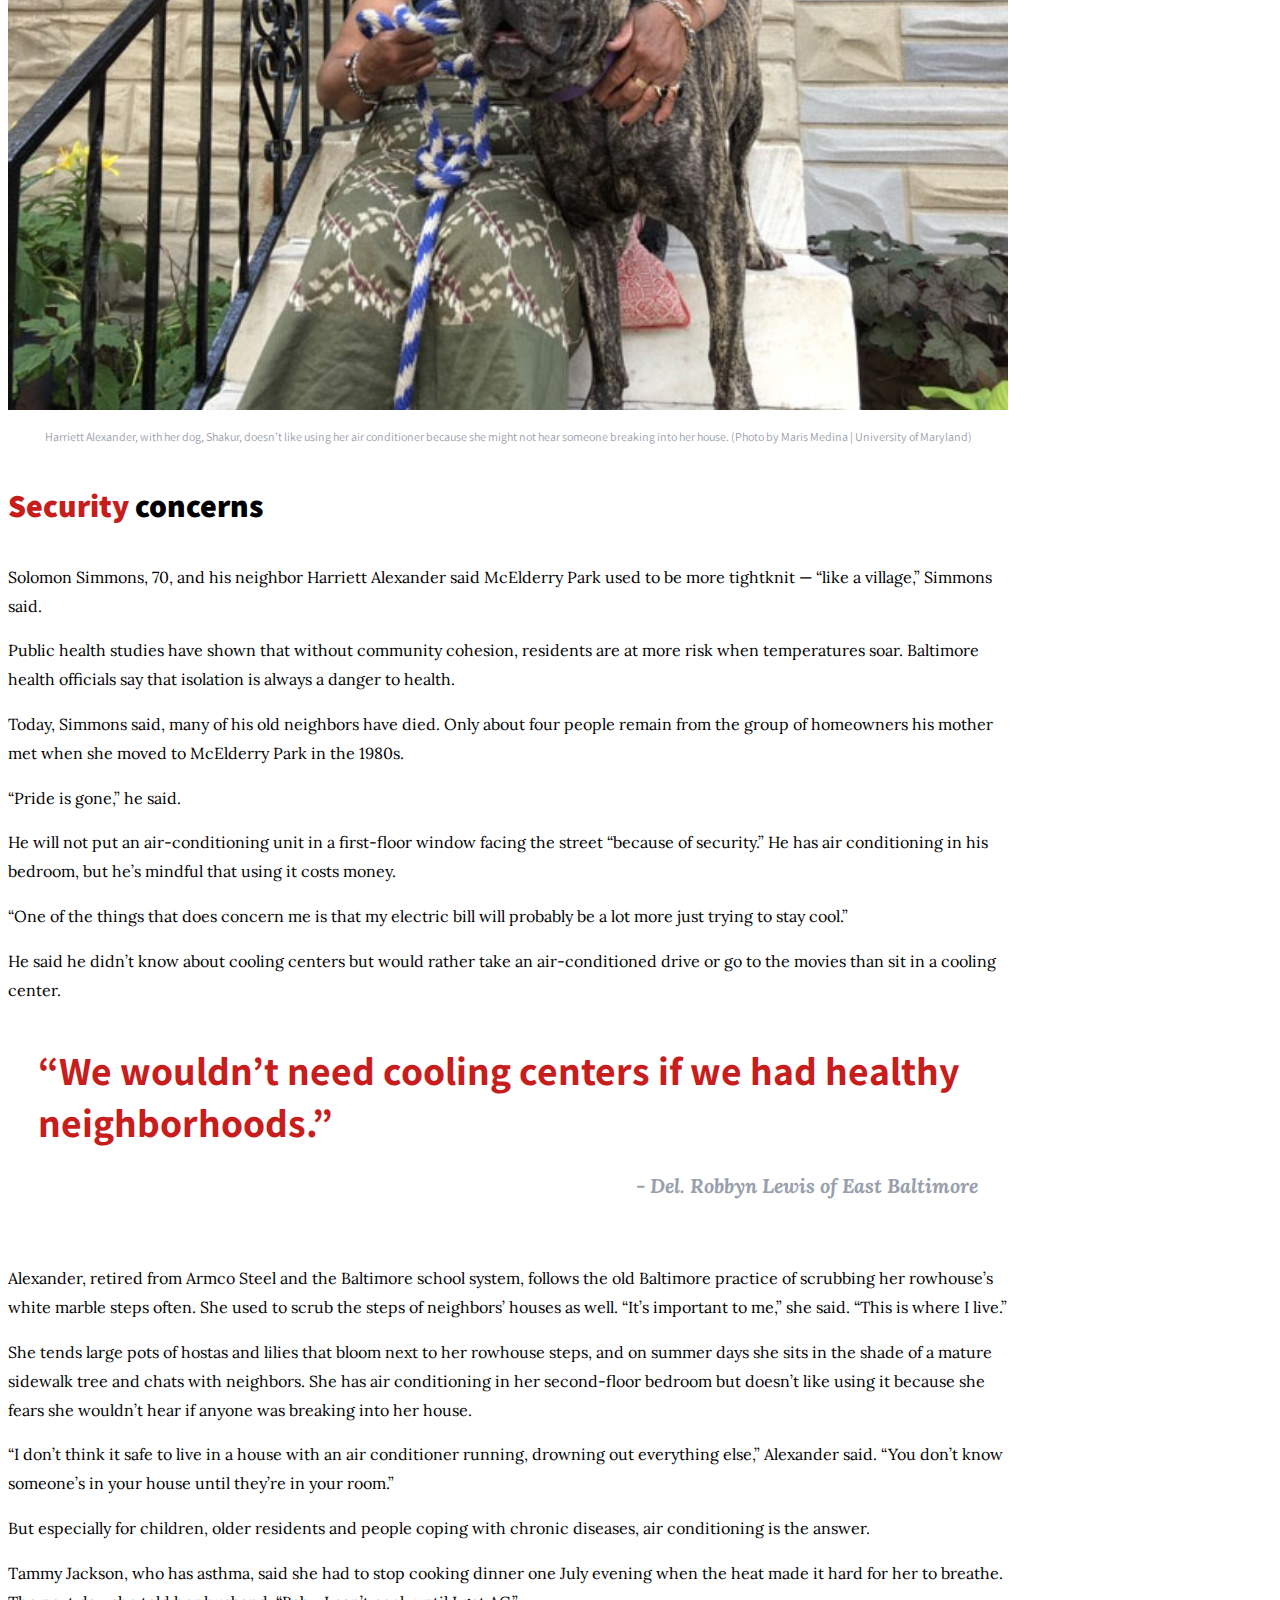
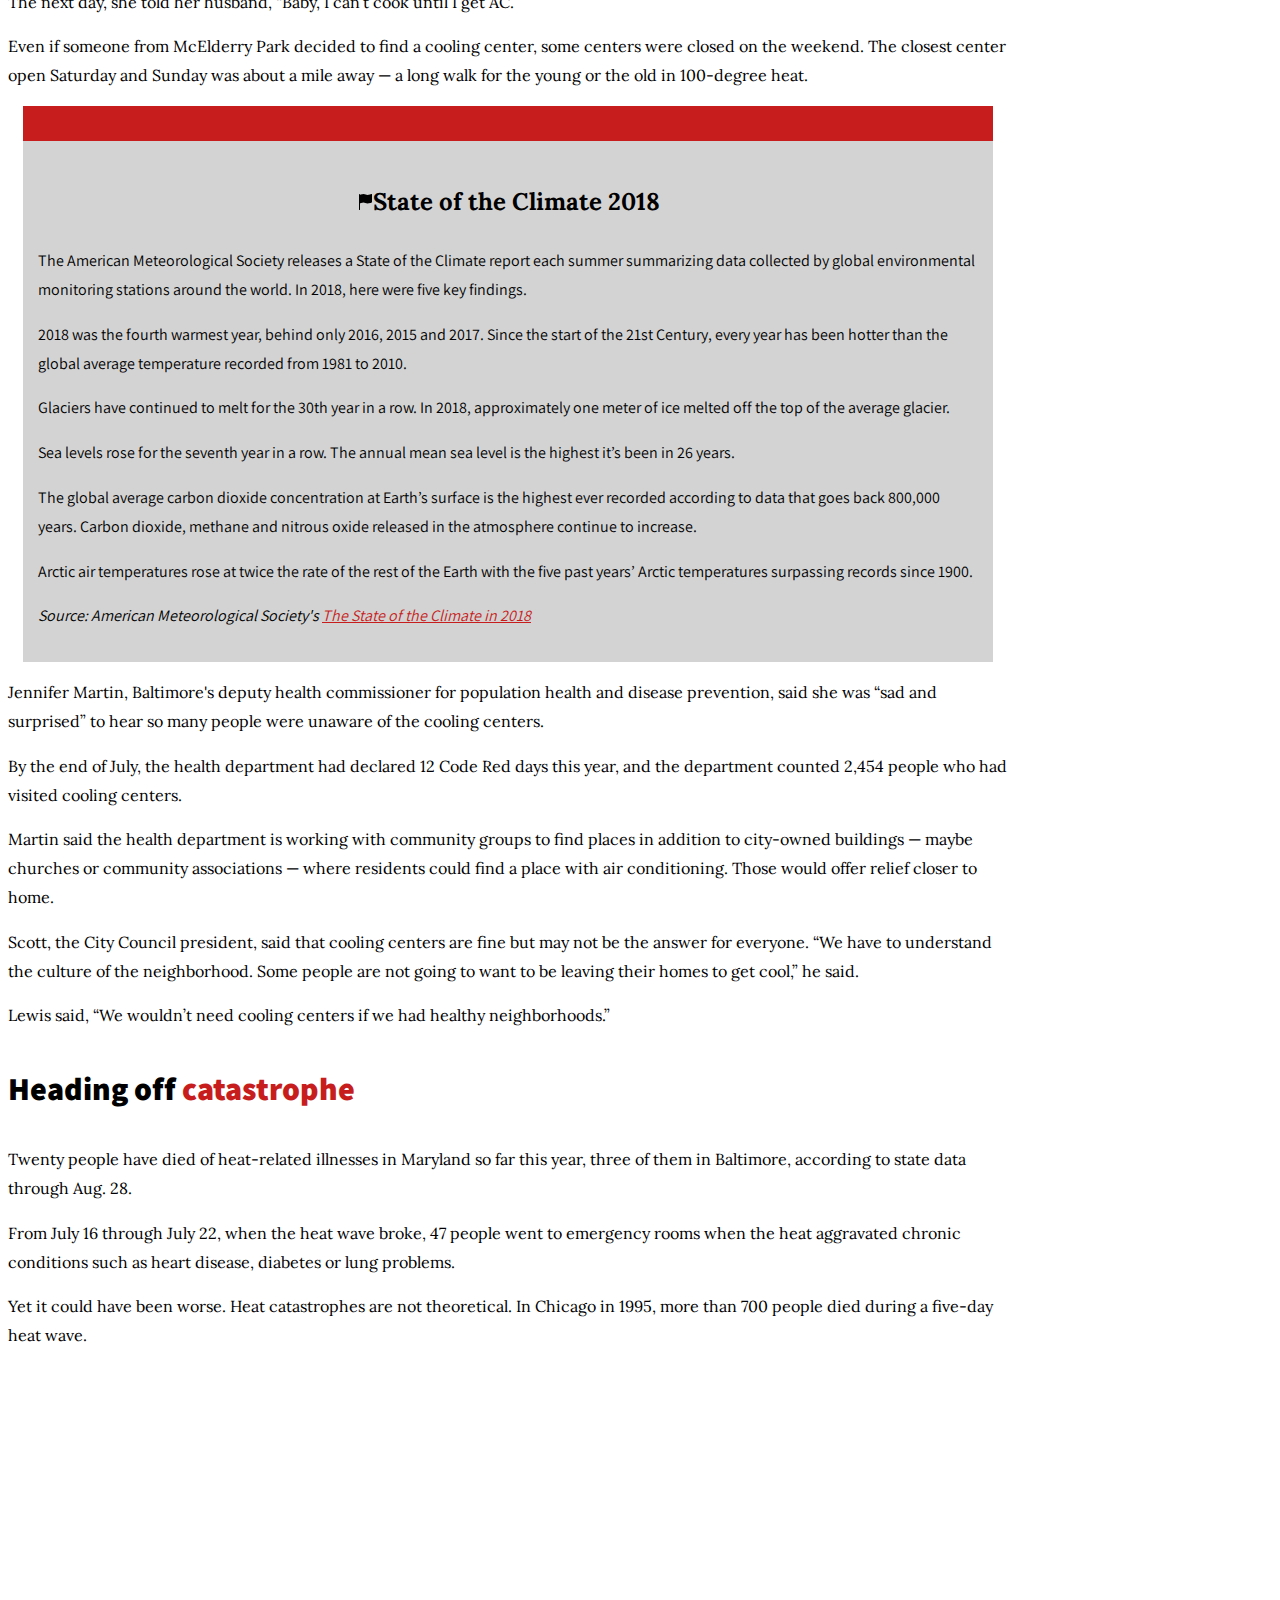
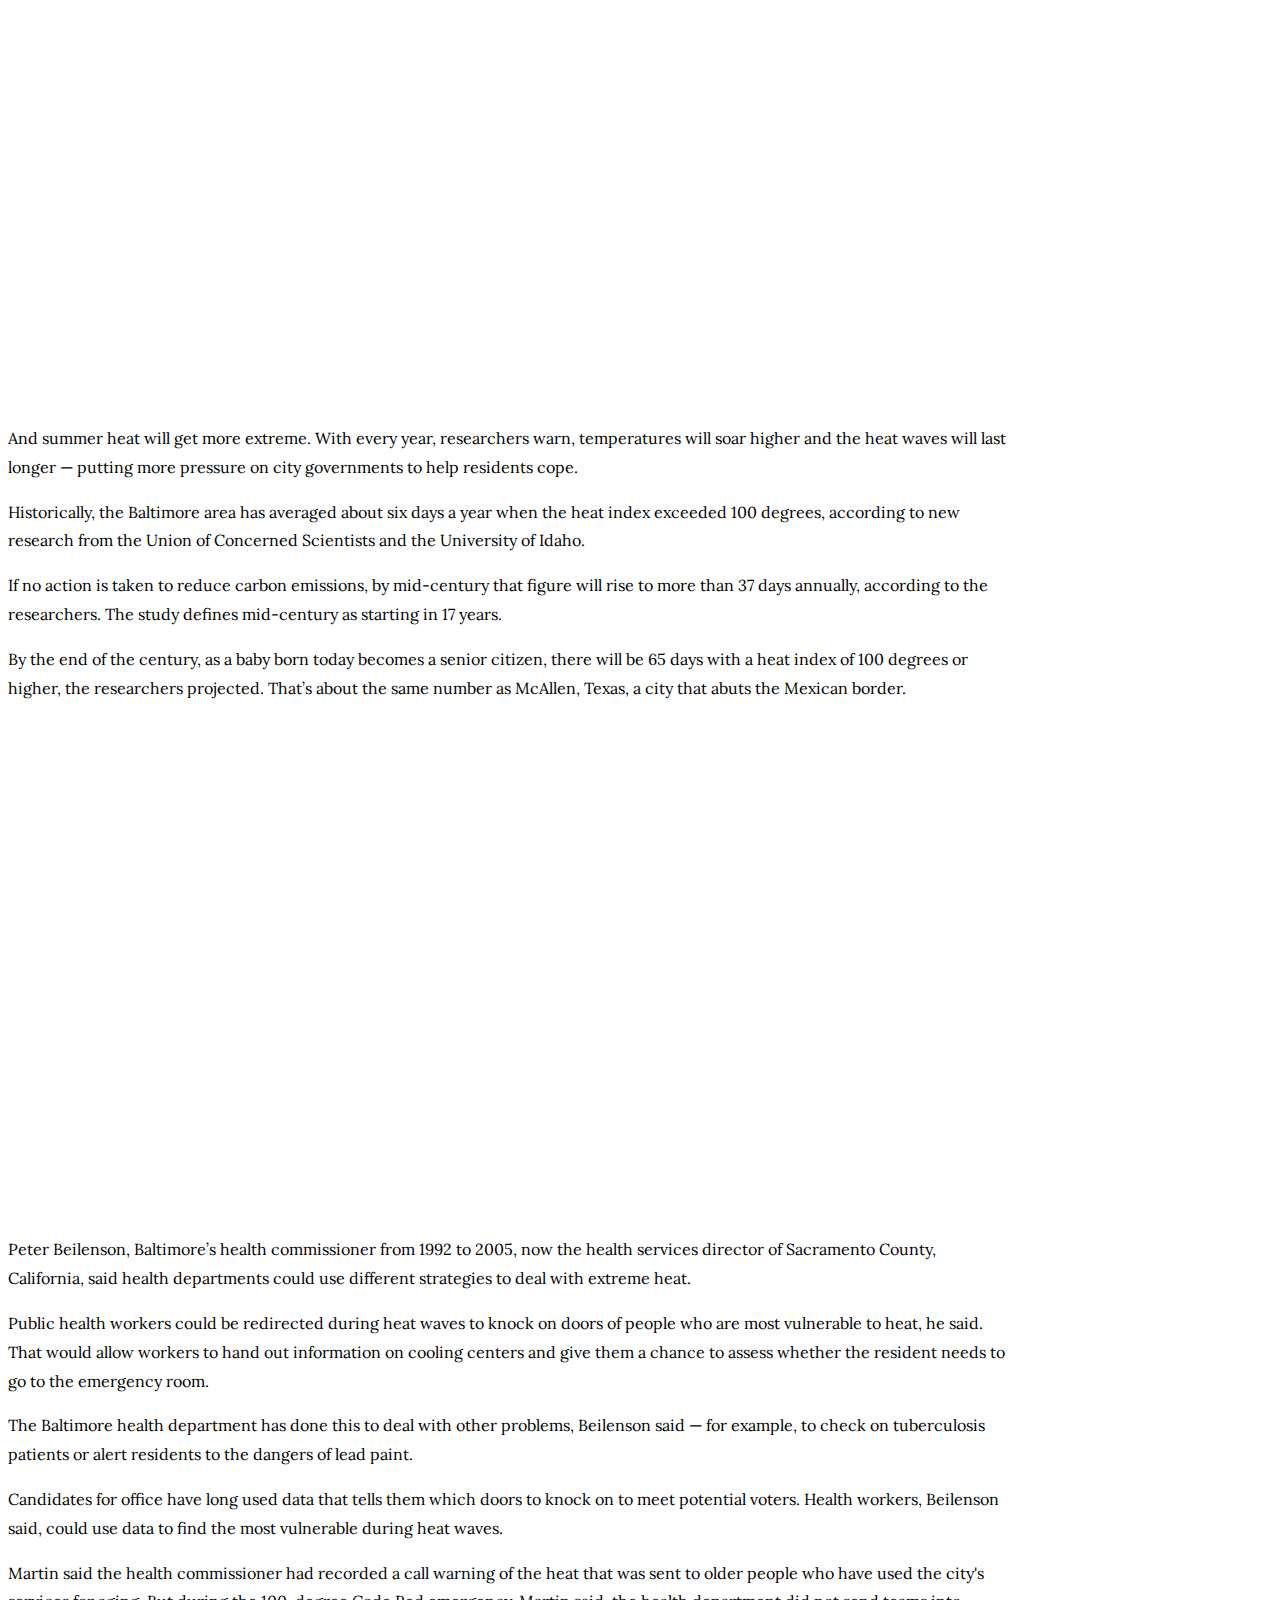
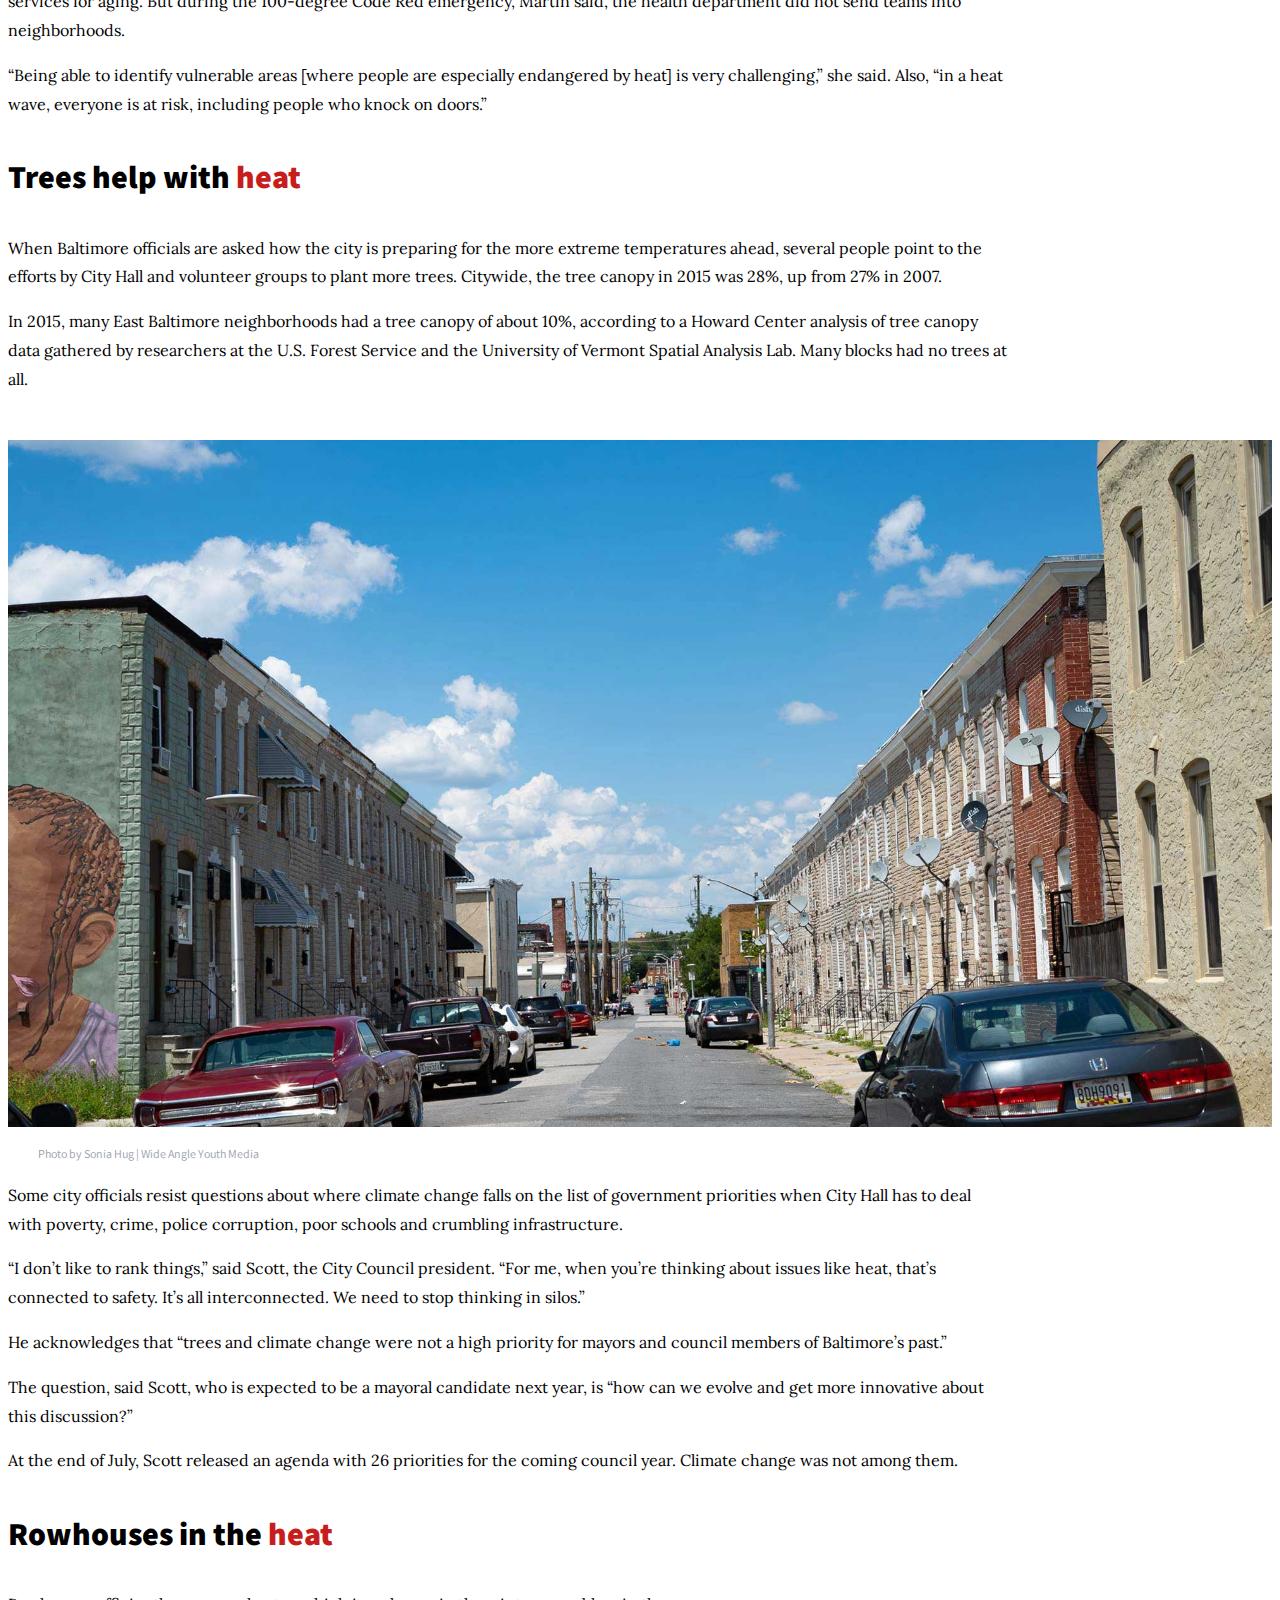
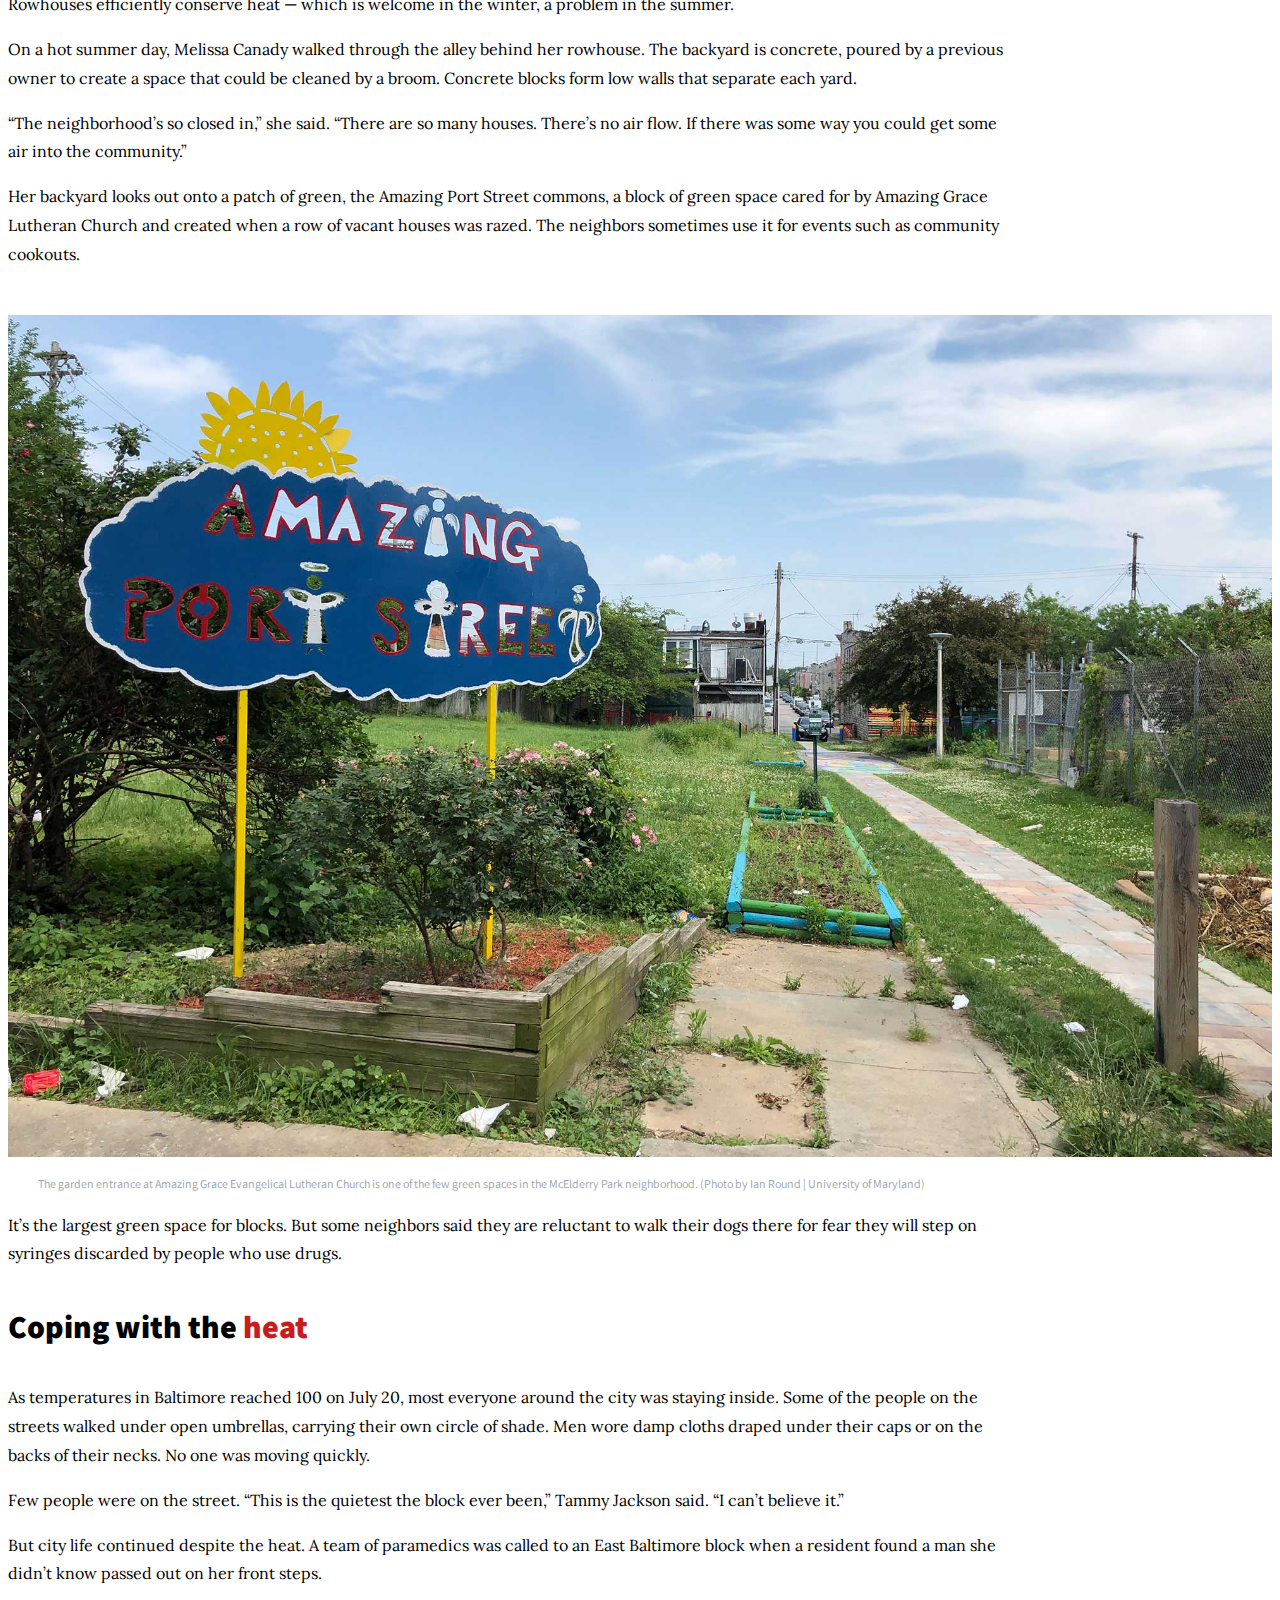
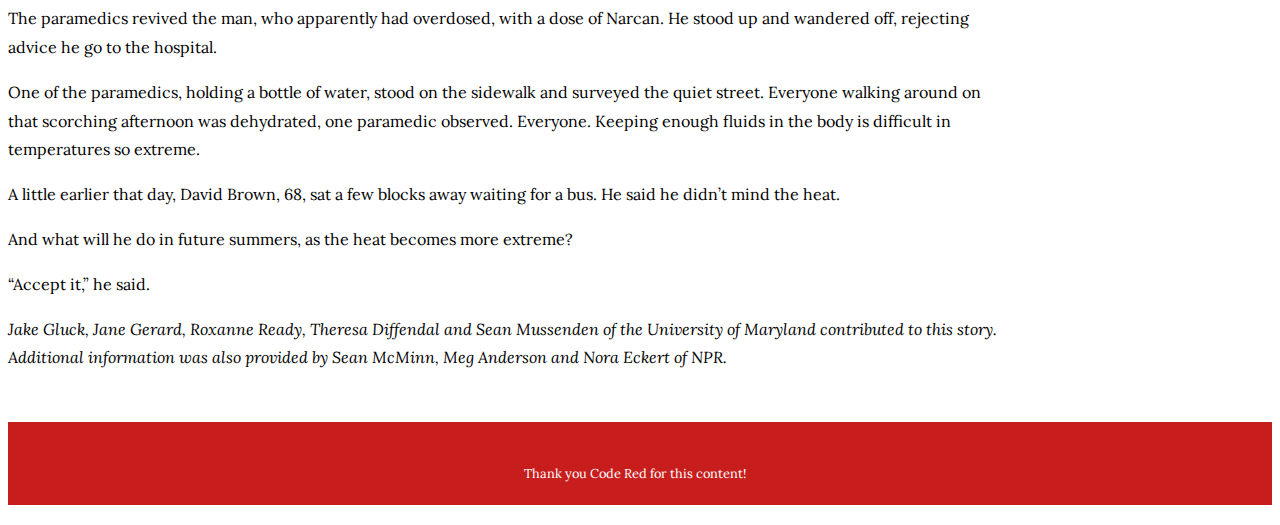
==== commit 820d2bd5: "fixes sidebar, adjusts image sizes" ====
--- a/climate-crisis-story/index.html
+++ b/climate-crisis-story/index.html
@@ -3,6 +3,8 @@
   <head>
     <meta charset="utf-8">
     <meta name="viewport" content="width=device-width, initial-scale=1">
+    <meta name="description" content="Climate crisis and heat impact in Baltimore">
+    <meta name="keywords" content="baltimore, climate, heat, heatwave">
     <title>HTML Frame</title>
 
 <!--Bootstrap CSS -->
@@ -52,33 +54,12 @@
 
 </div>
 
-<img src="images/solomon-simmons.jpg" alt="Solomon Simmons in his East Baltimore home" class="story-image-full-width">
+<img src="images/solomon-simmons.jpg" alt="Solomon Simmons in his East Baltimore home" class="story-image">
 <p class="large-image-caption">Solomon Simmons in his East Baltimore home (Photo by Amina Lampkin | University of Maryland)</p>
 
 <!--end splash hero area -->
 
 
-<!--sidebar -->
-
-<div class="sidebar">
-  <p class="sidebar-header">State of the Climate 2018</p>
-  <p>The American Meteorological Society releases a State of the Climate report each summer summarizing data collected by global environmental monitoring stations around the world. In 2018, here were five key findings.</p>
-
-  <p>2018 was the fourth warmest year, behind only 2016, 2015 and 2017. Since the start of the 21st Century, every year has been hotter than the global average temperature recorded from 1981 to 2010.</p>
-
-  <p>Glaciers have continued to melt for the 30th year in a row. In 2018, approximately one meter of ice melted off the top of the average glacier.</p>
-
-  <p>Sea levels rose for the seventh year in a row. The annual mean sea level is the highest it’s been in 26 years.</p>
-
-  <p>The global average carbon dioxide concentration at Earth’s surface is the highest ever recorded according to data that goes back 800,000 years. Carbon dioxide, methane and nitrous oxide released in the atmosphere continue to increase.</p>
-
-  <p>Arctic air temperatures rose at twice the rate of the rest of the Earth with the five past years’ Arctic temperatures surpassing records since 1900.</p>
-
-  <p><i>Source: American Meteorological Society's <a href="https://www.ametsoc.org/ams/index.cfm/publications/bulletin-of-the-american-meteorological-society-bams/state-of-the-climate/">The State of the Climate in 2018</a></i></p>
-
-</div>
-
-<!-- end of sidebar -->
 
 <!--MAIN CONTENT DIV, responsive, gives gutters / constrains -->
 
@@ -107,7 +88,7 @@
 
 </div>
 
-<img src="images/melissa-candy.jpg" alt="Melissa Candy in a Baltimore neighborhood" class="story-image-full-width">
+<img src="images/melissa-candy.jpg" alt="Melissa Candy in a Baltimore neighborhood" class="story-image">
 <p class="large-image-caption">Melissa Canady says that the concrete block walls in her backyard prevent the flow of air and trap heat behind her house. (Photo by Maris Medina | University of Maryland)</p>
 
 <div class="container">
@@ -118,7 +99,7 @@
 
   <p>Researchers at Portland State University in Oregon and the Science Museum of Virginia have mapped these areas, called urban heat islands, and data shows that temperatures here and in surrounding neighborhoods can run 8 degrees hotter than in communities that have more trees and less pavement.</p>
 
-<div class="blockquote"> “Environmental justice and climate change are inextricably linked.”
+<div class="blockquote">“Environmental justice and climate change are inextricably linked.”
 <p class="quote-attribution">- Sacoby Wilson, University of Maryland public health professor</p>
 </div>
 
@@ -206,6 +187,30 @@
   <p>Tammy Jackson, who has asthma, said she had to stop cooking dinner one July evening when the heat made it hard for her to breathe. The next day, she told her husband, “Baby, I can’t cook until I get AC.”</p>
 
   <p>Even if someone from McElderry Park decided to find a cooling center, some centers were closed on the weekend. The closest center open Saturday and Sunday was about a mile away — a long walk for the young or the old in 100-degree heat.</p>
+
+  <!--sidebar -->
+
+  <div class="sidebar">
+    <p class="sidebar-header"><svg xmlns="http://www.w3.org/2000/svg" width="16" height="16" fill="currentColor" class="bi bi-flag-fill" viewBox="0 0 16 16">
+  <path d="M14.778.085A.5.5 0 0 1 15 .5V8a.5.5 0 0 1-.314.464L14.5 8l.186.464-.003.001-.006.003-.023.009a12.435 12.435 0 0 1-.397.15c-.264.095-.631.223-1.047.35-.816.252-1.879.523-2.71.523-.847 0-1.548-.28-2.158-.525l-.028-.01C7.68 8.71 7.14 8.5 6.5 8.5c-.7 0-1.638.23-2.437.477A19.626 19.626 0 0 0 3 9.342V15.5a.5.5 0 0 1-1 0V.5a.5.5 0 0 1 1 0v.282c.226-.079.496-.17.79-.26C4.606.272 5.67 0 6.5 0c.84 0 1.524.277 2.121.519l.043.018C9.286.788 9.828 1 10.5 1c.7 0 1.638-.23 2.437-.477a19.587 19.587 0 0 0 1.349-.476l.019-.007.004-.002h.001"/>
+</svg>State of the Climate 2018</p>
+    <p class="sidebar-text">The American Meteorological Society releases a State of the Climate report each summer summarizing data collected by global environmental monitoring stations around the world. In 2018, here were five key findings.</p>
+
+    <p class="sidebar-text">2018 was the fourth warmest year, behind only 2016, 2015 and 2017. Since the start of the 21st Century, every year has been hotter than the global average temperature recorded from 1981 to 2010.</p>
+
+    <p class="sidebar-text">Glaciers have continued to melt for the 30th year in a row. In 2018, approximately one meter of ice melted off the top of the average glacier.</p>
+
+    <p class="sidebar-text">Sea levels rose for the seventh year in a row. The annual mean sea level is the highest it’s been in 26 years.</p>
+
+    <p class="sidebar-text">The global average carbon dioxide concentration at Earth’s surface is the highest ever recorded according to data that goes back 800,000 years. Carbon dioxide, methane and nitrous oxide released in the atmosphere continue to increase.</p>
+
+    <p class="sidebar-text">Arctic air temperatures rose at twice the rate of the rest of the Earth with the five past years’ Arctic temperatures surpassing records since 1900.</p>
+
+    <p class="sidebar-text"><i>Source: American Meteorological Society's <a href="https://www.ametsoc.org/ams/index.cfm/publications/bulletin-of-the-american-meteorological-society-bams/state-of-the-climate/">The State of the Climate in 2018</a></i></p>
+
+  </div>
+
+  <!-- end of sidebar -->
 
   <p>Jennifer Martin, Baltimore's deputy health commissioner for population health and disease prevention, said she was “sad and surprised” to hear so many people were unaware of the cooling centers.</p>
 
--- a/climate-crisis-story/style.css
+++ b/climate-crisis-story/style.css
@@ -36,9 +36,8 @@
   padding: 10px 0 10px 0;
 }
 
-.story-image-full-width {
-  max-width: 100%;
-  width:100%;
+.story-image {
+  width: 100%;
   margin: 0 auto;
   padding: 30px 0 0 0;
 }
@@ -95,6 +94,7 @@
 .chart {
   margin: 20px;
   padding: 20px;
+  max-width: 100%;
 }
 
 /* skinny top nav bar with Code Red */
@@ -129,17 +129,21 @@
 .sidebar-header {
   font-size: 1.5em;
   font-weight: 700;
-  font-family: 'Assistant', sans-serif;
-  text-align: center;
+  font-family: 'Lora', serif;
+  text-align: center;
+  color: #000;
 }
 
 .sidebar {
-  height: auto;
-  width: 300px;
-  padding: 40px;
-  position: fixed;
-  overflow:auto;
-  background-color: #999FAC;
+  padding: 15px;
+  margin: 15px;
+  background-color: #D3D3D3;
+  border-top: 35px solid #c71e1d;
+}
+
+.sidebar-text {
+  color: #000;
+  font-family: 'Assistant', sans-serif;
 }
 
 /* hero/splash area */
@@ -150,10 +154,6 @@
   margin: 0 auto;
   padding: 20px;
   height: 200px;
-}
-
-.hero-image {
-  width:100%;
 }
 
 .main-headline {
@@ -186,12 +186,11 @@
 }
 
 a:hover {
-  background-color:#C71E1D;
-  color:#ffffff;
+  color:#C71E1D;
 }
 
 a:visited {
-  color:orange;
+  color:darkgreen;
 }
 
 a {
@@ -205,10 +204,3 @@
      font-size: 3em;
    }
 }
-
-@media (max-width:950px) {
-
-   .story-image-full-width {
-     width:950px;
-   }
-}
